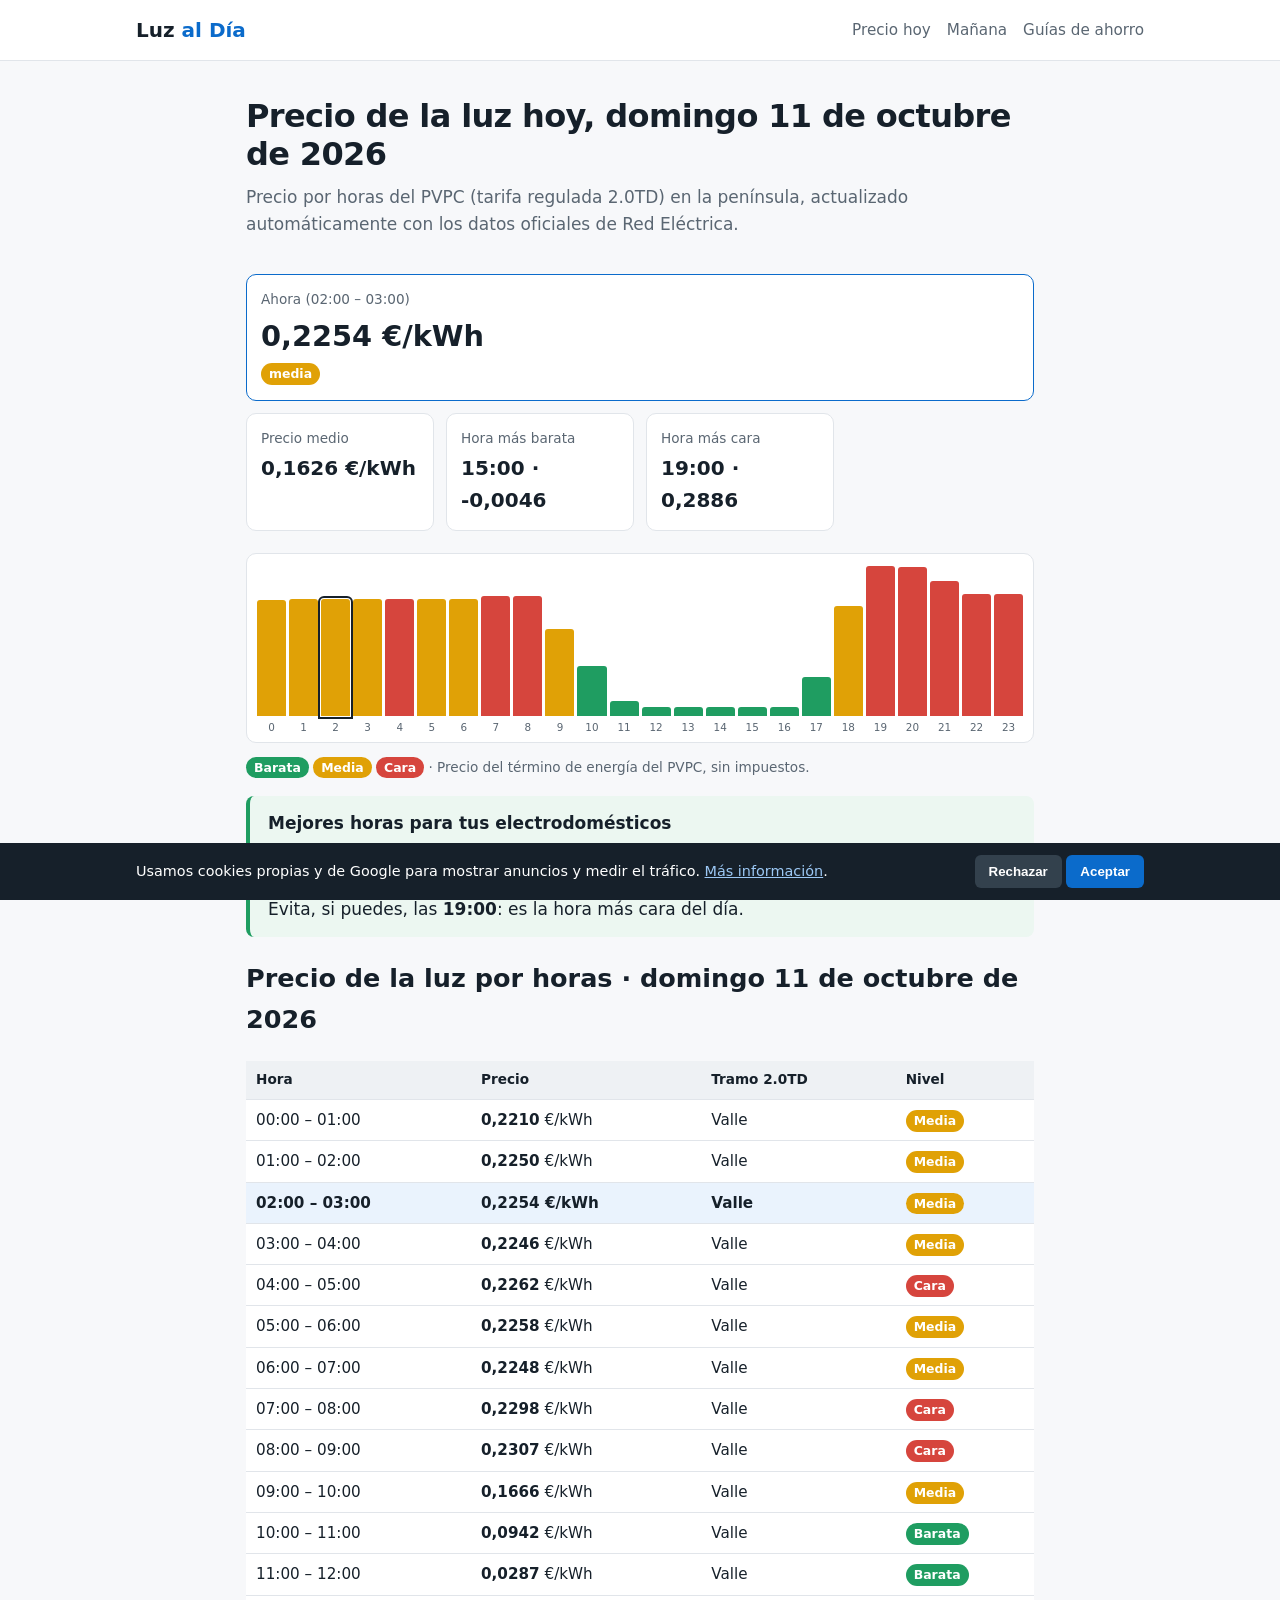
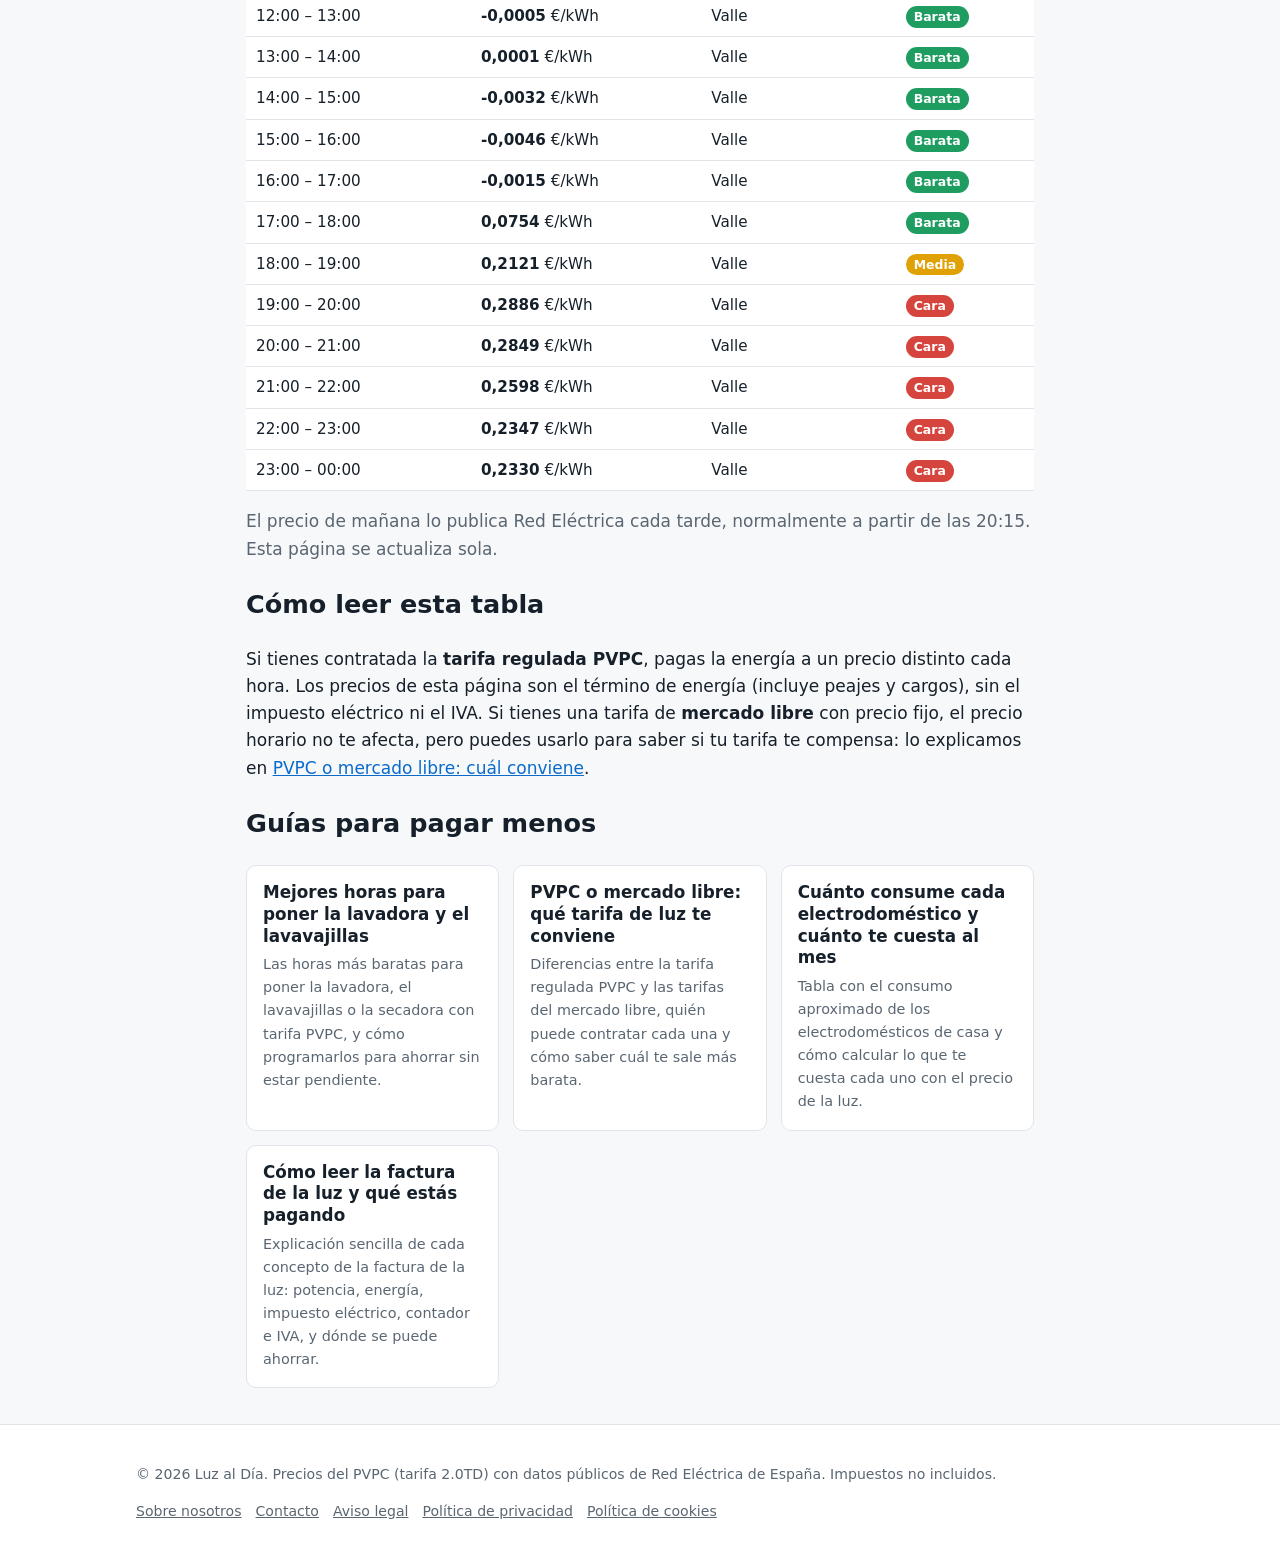
==== index.html @ 4799d3a0 "Publicar web" ====
<!doctype html>
<html lang="es"><head>
<meta charset="utf-8"><meta name="viewport" content="width=device-width,initial-scale=1">
<title>Precio de la luz hoy 11 de octubre por horas | Luz al Día</title><meta name="description" content="Precio de la luz hoy domingo 11 de octubre de 2026 por horas: hora más barata, más cara y mejores horas para poner la lavadora. PVPC actualizado.">
<link rel="canonical" href="https://javibda12.github.io/luzaldia/">
<link rel="stylesheet" href="estilo.css">
<link rel="icon" href="data:image/svg+xml,<svg xmlns=%22http://www.w3.org/2000/svg%22 viewBox=%220 0 100 100%22><text y=%22.9em%22 font-size=%2290%22>⚡</text></svg>">
<script type="application/ld+json">{"@context":"https://schema.org","@type":"FAQPage","mainEntity":[{"@type":"Question","name":"¿A qué hora es más barata la luz hoy?","acceptedAnswer":{"@type":"Answer","text":"Hoy la hora más barata es a las 15:00."}},{"@type":"Question","name":"¿Cuándo se publica el precio de la luz de mañana?","acceptedAnswer":{"@type":"Answer","text":"Red Eléctrica publica los precios del día siguiente cada tarde, normalmente a partir de las 20:15."}}]}</script><!-- AdSense: define ADSENSE_CLIENT cuando te aprueben -->
</head><body>
<header class="site"><div class="wrap wide"><a class="logo" href="index.html">Luz <span>al Día</span></a><nav><a href="index.html">Precio hoy</a><a href="precio-luz-manana.html">Mañana</a><a href="guias.html">Guías de ahorro</a></nav></div></header>
<main><section class="hero"><div class="wrap">
<h1>Precio de la luz hoy, domingo 11 de octubre de 2026</h1>
<p>Precio por horas del PVPC (tarifa regulada 2.0TD) en la península, actualizado automáticamente con los datos oficiales de Red Eléctrica.</p>
</div></section>
<div class="wrap">
<div class="stats"><div class="stat big"><span>Ahora (02:00 – 03:00)</span><strong>0,2254 €/kWh</strong><em class="tag media">media</em></div>
<div class="stat"><span>Precio medio</span><strong>0,1626 €/kWh</strong></div>
<div class="stat"><span>Hora más barata</span><strong>15:00 · -0,0046</strong></div>
<div class="stat"><span>Hora más cara</span><strong>19:00 · 0,2886</strong></div>
</div>
<div class="chart" aria-label="Precio por horas"><div class="bar media" style="height:77%" title="00:00 · 0,2210 €/kWh"><span>0</span></div><div class="bar media" style="height:78%" title="01:00 · 0,2250 €/kWh"><span>1</span></div><div class="bar media now" style="height:78%" title="02:00 · 0,2254 €/kWh"><span>2</span></div><div class="bar media" style="height:78%" title="03:00 · 0,2246 €/kWh"><span>3</span></div><div class="bar cara" style="height:78%" title="04:00 · 0,2262 €/kWh"><span>4</span></div><div class="bar media" style="height:78%" title="05:00 · 0,2258 €/kWh"><span>5</span></div><div class="bar media" style="height:78%" title="06:00 · 0,2248 €/kWh"><span>6</span></div><div class="bar cara" style="height:80%" title="07:00 · 0,2298 €/kWh"><span>7</span></div><div class="bar cara" style="height:80%" title="08:00 · 0,2307 €/kWh"><span>8</span></div><div class="bar media" style="height:58%" title="09:00 · 0,1666 €/kWh"><span>9</span></div><div class="bar barata" style="height:33%" title="10:00 · 0,0942 €/kWh"><span>10</span></div><div class="bar barata" style="height:10%" title="11:00 · 0,0287 €/kWh"><span>11</span></div><div class="bar barata" style="height:6%" title="12:00 · -0,0005 €/kWh"><span>12</span></div><div class="bar barata" style="height:6%" title="13:00 · 0,0001 €/kWh"><span>13</span></div><div class="bar barata" style="height:6%" title="14:00 · -0,0032 €/kWh"><span>14</span></div><div class="bar barata" style="height:6%" title="15:00 · -0,0046 €/kWh"><span>15</span></div><div class="bar barata" style="height:6%" title="16:00 · -0,0015 €/kWh"><span>16</span></div><div class="bar barata" style="height:26%" title="17:00 · 0,0754 €/kWh"><span>17</span></div><div class="bar media" style="height:73%" title="18:00 · 0,2121 €/kWh"><span>18</span></div><div class="bar cara" style="height:100%" title="19:00 · 0,2886 €/kWh"><span>19</span></div><div class="bar cara" style="height:99%" title="20:00 · 0,2849 €/kWh"><span>20</span></div><div class="bar cara" style="height:90%" title="21:00 · 0,2598 €/kWh"><span>21</span></div><div class="bar cara" style="height:81%" title="22:00 · 0,2347 €/kWh"><span>22</span></div><div class="bar cara" style="height:81%" title="23:00 · 0,2330 €/kWh"><span>23</span></div></div>
<p class="legend"><span class="tag barata">Barata</span> <span class="tag media">Media</span> <span class="tag cara">Cara</span> · Precio del término de energía del PVPC, sin impuestos.</p>
<div class="tip box"><strong>Mejores horas para tus electrodomésticos</strong>
Lavadora o lavavajillas (2 h): de <b>14:00 a 16:00</b> (media -0,0039 €/kWh).<br>
Secadora, horno o carga del coche (3 h): de <b>14:00 a 17:00</b> (media -0,0031 €/kWh).<br>
Evita, si puedes, las <b>19:00</b>: es la hora más cara del día.</div>
<div class="ad-slot"></div>
<h2>Precio de la luz por horas · domingo 11 de octubre de 2026</h2>
<table class="prices"><thead><tr><th>Hora</th><th>Precio</th><th>Tramo 2.0TD</th><th>Nivel</th></tr></thead><tbody><tr class="media"><td>00:00 – 01:00</td><td><strong>0,2210</strong> €/kWh</td><td>Valle</td><td><span class="tag media">Media</span></td></tr><tr class="media"><td>01:00 – 02:00</td><td><strong>0,2250</strong> €/kWh</td><td>Valle</td><td><span class="tag media">Media</span></td></tr><tr class="media now"><td>02:00 – 03:00</td><td><strong>0,2254</strong> €/kWh</td><td>Valle</td><td><span class="tag media">Media</span></td></tr><tr class="media"><td>03:00 – 04:00</td><td><strong>0,2246</strong> €/kWh</td><td>Valle</td><td><span class="tag media">Media</span></td></tr><tr class="cara"><td>04:00 – 05:00</td><td><strong>0,2262</strong> €/kWh</td><td>Valle</td><td><span class="tag cara">Cara</span></td></tr><tr class="media"><td>05:00 – 06:00</td><td><strong>0,2258</strong> €/kWh</td><td>Valle</td><td><span class="tag media">Media</span></td></tr><tr class="media"><td>06:00 – 07:00</td><td><strong>0,2248</strong> €/kWh</td><td>Valle</td><td><span class="tag media">Media</span></td></tr><tr class="cara"><td>07:00 – 08:00</td><td><strong>0,2298</strong> €/kWh</td><td>Valle</td><td><span class="tag cara">Cara</span></td></tr><tr class="cara"><td>08:00 – 09:00</td><td><strong>0,2307</strong> €/kWh</td><td>Valle</td><td><span class="tag cara">Cara</span></td></tr><tr class="media"><td>09:00 – 10:00</td><td><strong>0,1666</strong> €/kWh</td><td>Valle</td><td><span class="tag media">Media</span></td></tr><tr class="barata"><td>10:00 – 11:00</td><td><strong>0,0942</strong> €/kWh</td><td>Valle</td><td><span class="tag barata">Barata</span></td></tr><tr class="barata"><td>11:00 – 12:00</td><td><strong>0,0287</strong> €/kWh</td><td>Valle</td><td><span class="tag barata">Barata</span></td></tr><tr class="barata"><td>12:00 – 13:00</td><td><strong>-0,0005</strong> €/kWh</td><td>Valle</td><td><span class="tag barata">Barata</span></td></tr><tr class="barata"><td>13:00 – 14:00</td><td><strong>0,0001</strong> €/kWh</td><td>Valle</td><td><span class="tag barata">Barata</span></td></tr><tr class="barata"><td>14:00 – 15:00</td><td><strong>-0,0032</strong> €/kWh</td><td>Valle</td><td><span class="tag barata">Barata</span></td></tr><tr class="barata"><td>15:00 – 16:00</td><td><strong>-0,0046</strong> €/kWh</td><td>Valle</td><td><span class="tag barata">Barata</span></td></tr><tr class="barata"><td>16:00 – 17:00</td><td><strong>-0,0015</strong> €/kWh</td><td>Valle</td><td><span class="tag barata">Barata</span></td></tr><tr class="barata"><td>17:00 – 18:00</td><td><strong>0,0754</strong> €/kWh</td><td>Valle</td><td><span class="tag barata">Barata</span></td></tr><tr class="media"><td>18:00 – 19:00</td><td><strong>0,2121</strong> €/kWh</td><td>Valle</td><td><span class="tag media">Media</span></td></tr><tr class="cara"><td>19:00 – 20:00</td><td><strong>0,2886</strong> €/kWh</td><td>Valle</td><td><span class="tag cara">Cara</span></td></tr><tr class="cara"><td>20:00 – 21:00</td><td><strong>0,2849</strong> €/kWh</td><td>Valle</td><td><span class="tag cara">Cara</span></td></tr><tr class="cara"><td>21:00 – 22:00</td><td><strong>0,2598</strong> €/kWh</td><td>Valle</td><td><span class="tag cara">Cara</span></td></tr><tr class="cara"><td>22:00 – 23:00</td><td><strong>0,2347</strong> €/kWh</td><td>Valle</td><td><span class="tag cara">Cara</span></td></tr><tr class="cara"><td>23:00 – 00:00</td><td><strong>0,2330</strong> €/kWh</td><td>Valle</td><td><span class="tag cara">Cara</span></td></tr></tbody></table>
<p class="muted">El precio de mañana lo publica Red Eléctrica cada tarde, normalmente a partir de las 20:15. Esta página se actualiza sola.</p>
<h2>Cómo leer esta tabla</h2>
<p>Si tienes contratada la <strong>tarifa regulada PVPC</strong>, pagas la energía a un precio distinto cada hora. Los precios de esta página son el término de energía (incluye peajes y cargos), sin el impuesto eléctrico ni el IVA. Si tienes una tarifa de <strong>mercado libre</strong> con precio fijo, el precio horario no te afecta, pero puedes usarlo para saber si tu tarifa te compensa: lo explicamos en <a href="pvpc-o-mercado-libre.html">PVPC o mercado libre: cuál conviene</a>.</p>
<h2>Guías para pagar menos</h2><div class="grid"><a class="card" href="mejores-horas-poner-lavadora.html"><h3>Mejores horas para poner la lavadora y el lavavajillas</h3><p>Las horas más baratas para poner la lavadora, el lavavajillas o la secadora con tarifa PVPC, y cómo programarlos para ahorrar sin estar pendiente.</p></a><a class="card" href="pvpc-o-mercado-libre.html"><h3>PVPC o mercado libre: qué tarifa de luz te conviene</h3><p>Diferencias entre la tarifa regulada PVPC y las tarifas del mercado libre, quién puede contratar cada una y cómo saber cuál te sale más barata.</p></a><a class="card" href="cuanto-consume-cada-electrodomestico.html"><h3>Cuánto consume cada electrodoméstico y cuánto te cuesta al mes</h3><p>Tabla con el consumo aproximado de los electrodomésticos de casa y cómo calcular lo que te cuesta cada uno con el precio de la luz.</p></a><a class="card" href="como-leer-factura-luz.html"><h3>Cómo leer la factura de la luz y qué estás pagando</h3><p>Explicación sencilla de cada concepto de la factura de la luz: potencia, energía, impuesto eléctrico, contador e IVA, y dónde se puede ahorrar.</p></a></div>
</div></main>
<footer class="site"><div class="wrap wide">
<p>© 2026 Luz al Día. Precios del PVPC (tarifa 2.0TD) con datos públicos de Red Eléctrica de España. Impuestos no incluidos.</p>
<p><a href="sobre-nosotros.html">Sobre nosotros</a><a href="contacto.html">Contacto</a><a href="aviso-legal.html">Aviso legal</a><a href="politica-de-privacidad.html">Política de privacidad</a><a href="politica-de-cookies.html">Política de cookies</a></p>
</div></footer>
<div id="cookie-banner"><div class="wrap wide"><span>Usamos cookies propias y de Google para mostrar anuncios y medir el tráfico. <a href="politica-de-cookies.html">Más información</a>.</span>
<span><button class="btn-no" onclick="cookieChoice('rechazadas')">Rechazar</button> <button class="btn-ok" onclick="cookieChoice('aceptadas')">Aceptar</button></span></div></div>
<script>(function(){var K='cookie_consent';function g(){try{return localStorage.getItem(K)}catch(e){return null}}
function s(v){try{localStorage.setItem(K,v)}catch(e){}}var b=document.getElementById('cookie-banner');if(!g()&&b){b.style.display='block'}
window.cookieChoice=function(v){s(v);if(b)b.style.display='none'};})();</script></body></html>
---- estilo.css ----
:root{--bg:#f7f8fa;--ink:#16202a;--muted:#5a6672;--line:#e1e5ea;--accent:#0b6bcb;--card:#fff;--cheap:#1f9d61;--mid:#e0a106;--exp:#d6453d;--tip:#ecf7f1;--warn:#fff4e5}
*{box-sizing:border-box}
html{-webkit-text-size-adjust:100%}
body{margin:0;background:var(--bg);color:var(--ink);font:17px/1.6 system-ui,-apple-system,"Segoe UI",Roboto,sans-serif}
a{color:var(--accent)}
.wrap{max-width:820px;margin:0 auto;padding:0 16px}
.wide{max-width:1040px}
header.site{background:#fff;border-bottom:1px solid var(--line)}
header.site .wrap{display:flex;flex-wrap:wrap;gap:8px;align-items:center;justify-content:space-between;padding-top:14px;padding-bottom:14px}
.logo{font-weight:800;font-size:1.25rem;color:var(--ink);text-decoration:none}
.logo span{color:var(--accent)}
nav a{color:var(--muted);text-decoration:none;margin-left:16px;font-size:.95rem}
nav a:first-child{margin-left:0}
.hero{padding:36px 0 14px}
.hero h1{font-size:2rem;line-height:1.2;margin:0 0 10px;letter-spacing:-.02em}
.hero p{color:var(--muted);margin:0}
.stats{display:grid;grid-template-columns:repeat(auto-fit,minmax(170px,1fr));gap:12px;margin:22px 0}
.stat{background:#fff;border:1px solid var(--line);border-radius:10px;padding:14px}
.stat span{display:block;color:var(--muted);font-size:.85rem}
.stat strong{font-size:1.25rem;display:block;margin-top:2px}
.stat.big{grid-column:1/-1;border-color:var(--accent)}
.stat.big strong{font-size:1.8rem}
.stat em{font-style:normal}
.chart{display:flex;align-items:flex-end;gap:3px;height:190px;background:#fff;border:1px solid var(--line);border-radius:10px;padding:12px 10px 26px;margin:8px 0}
.bar{flex:1;border-radius:3px 3px 0 0;position:relative;min-width:0}
.bar span{position:absolute;bottom:-20px;left:50%;transform:translateX(-50%);font-size:.65rem;color:var(--muted)}
.bar.now{outline:2px solid var(--ink);outline-offset:1px}
.barata{--c:var(--cheap)}.media{--c:var(--mid)}.cara{--c:var(--exp)}
.bar{background:var(--c)}
.tag{display:inline-block;padding:1px 8px;border-radius:99px;font-size:.78rem;font-weight:700;color:#fff;background:var(--c)}
.legend{font-size:.85rem;color:var(--muted)}
table{width:100%;border-collapse:collapse;margin:14px 0;font-size:.95rem;background:#fff}
th,td{border-bottom:1px solid var(--line);padding:8px 10px;text-align:left}
th{background:#eef1f4;font-size:.85rem}
tr.now td{background:#eaf3fd;font-weight:700}
.prices td:first-child{white-space:nowrap}
.box{border-radius:8px;padding:14px 18px;margin:18px 0}
.box strong:first-child{display:block;margin-bottom:4px}
.tip{background:var(--tip);border-left:4px solid var(--cheap)}
.warn{background:var(--warn);border-left:4px solid var(--mid)}
.cta{background:#eaf3fd;border-left:4px solid var(--accent);font-weight:600}
.btn{display:inline-block;background:var(--accent);color:#fff;text-decoration:none;padding:10px 16px;border-radius:8px;font-weight:700}
.muted{color:var(--muted)}
.grid{display:grid;grid-template-columns:repeat(auto-fill,minmax(240px,1fr));gap:14px;margin:14px 0 36px}
.card{display:block;background:#fff;border:1px solid var(--line);border-radius:10px;padding:16px;text-decoration:none;color:var(--ink)}
.card:hover{border-color:var(--accent)}
.card h3{font-size:1.05rem;margin:0 0 6px;line-height:1.3}
.card p{color:var(--muted);margin:0;font-size:.9rem}
article{padding:28px 0 44px}
article h1{font-size:1.9rem;line-height:1.2;margin:0 0 8px}
article h2{font-size:1.35rem;margin:30px 0 8px}
.meta{color:var(--muted);font-size:.9rem}
.related{border-top:1px solid var(--line);margin-top:36px;padding-top:12px}
footer.site{background:#fff;border-top:1px solid var(--line);color:var(--muted);font-size:.88rem;padding:24px 0}
footer.site a{color:var(--muted);margin-right:14px}
#cookie-banner{position:fixed;left:0;right:0;bottom:0;background:var(--ink);color:#fff;padding:12px 16px;font-size:.9rem;display:none;z-index:50}
#cookie-banner .wrap{display:flex;flex-wrap:wrap;gap:10px;align-items:center;justify-content:space-between}
#cookie-banner a{color:#9cc8f5}
#cookie-banner button{border:0;border-radius:6px;padding:9px 14px;font-weight:700;cursor:pointer}
.btn-ok{background:var(--accent);color:#fff}.btn-no{background:#33414d;color:#fff}
@media(max-width:600px){.hero h1{font-size:1.5rem}.chart{gap:1px;height:150px}.bar span{display:none}.bar:nth-child(6n+1) span{display:block}th,td{padding:7px 6px}}
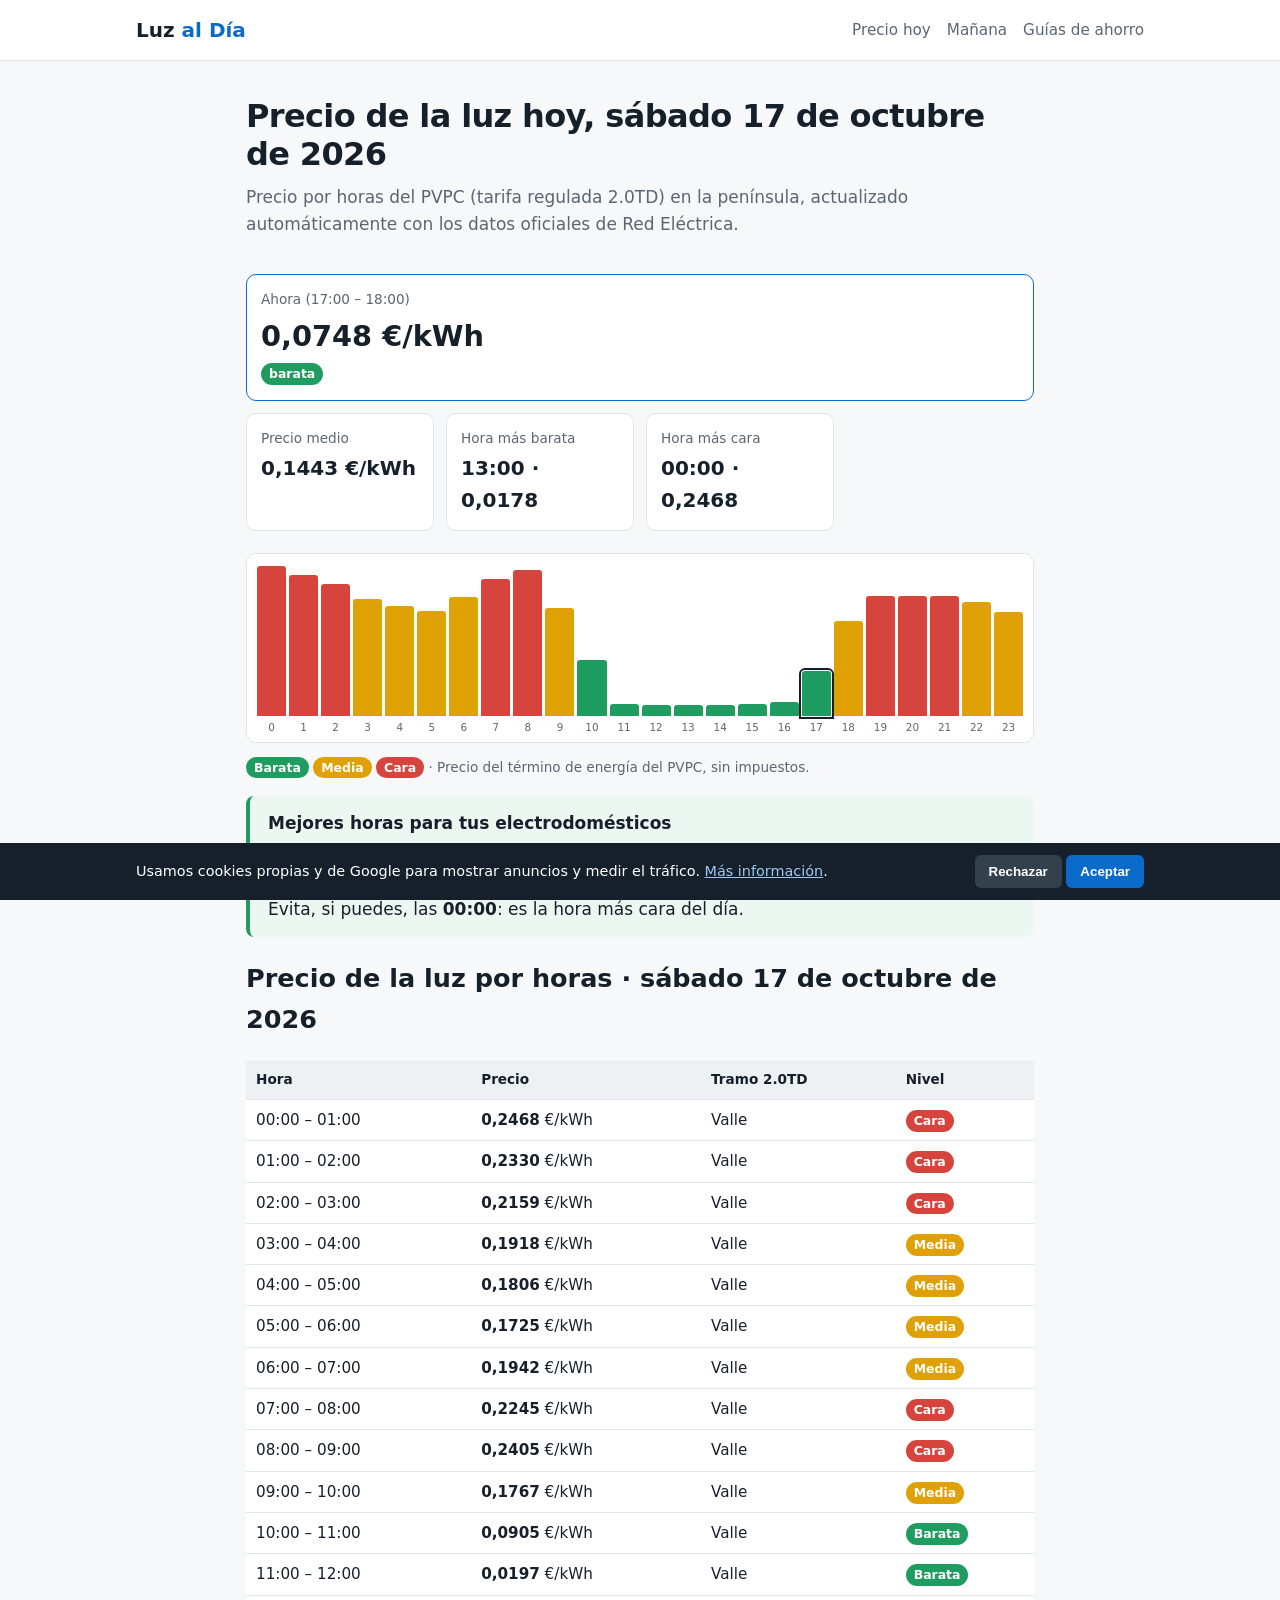
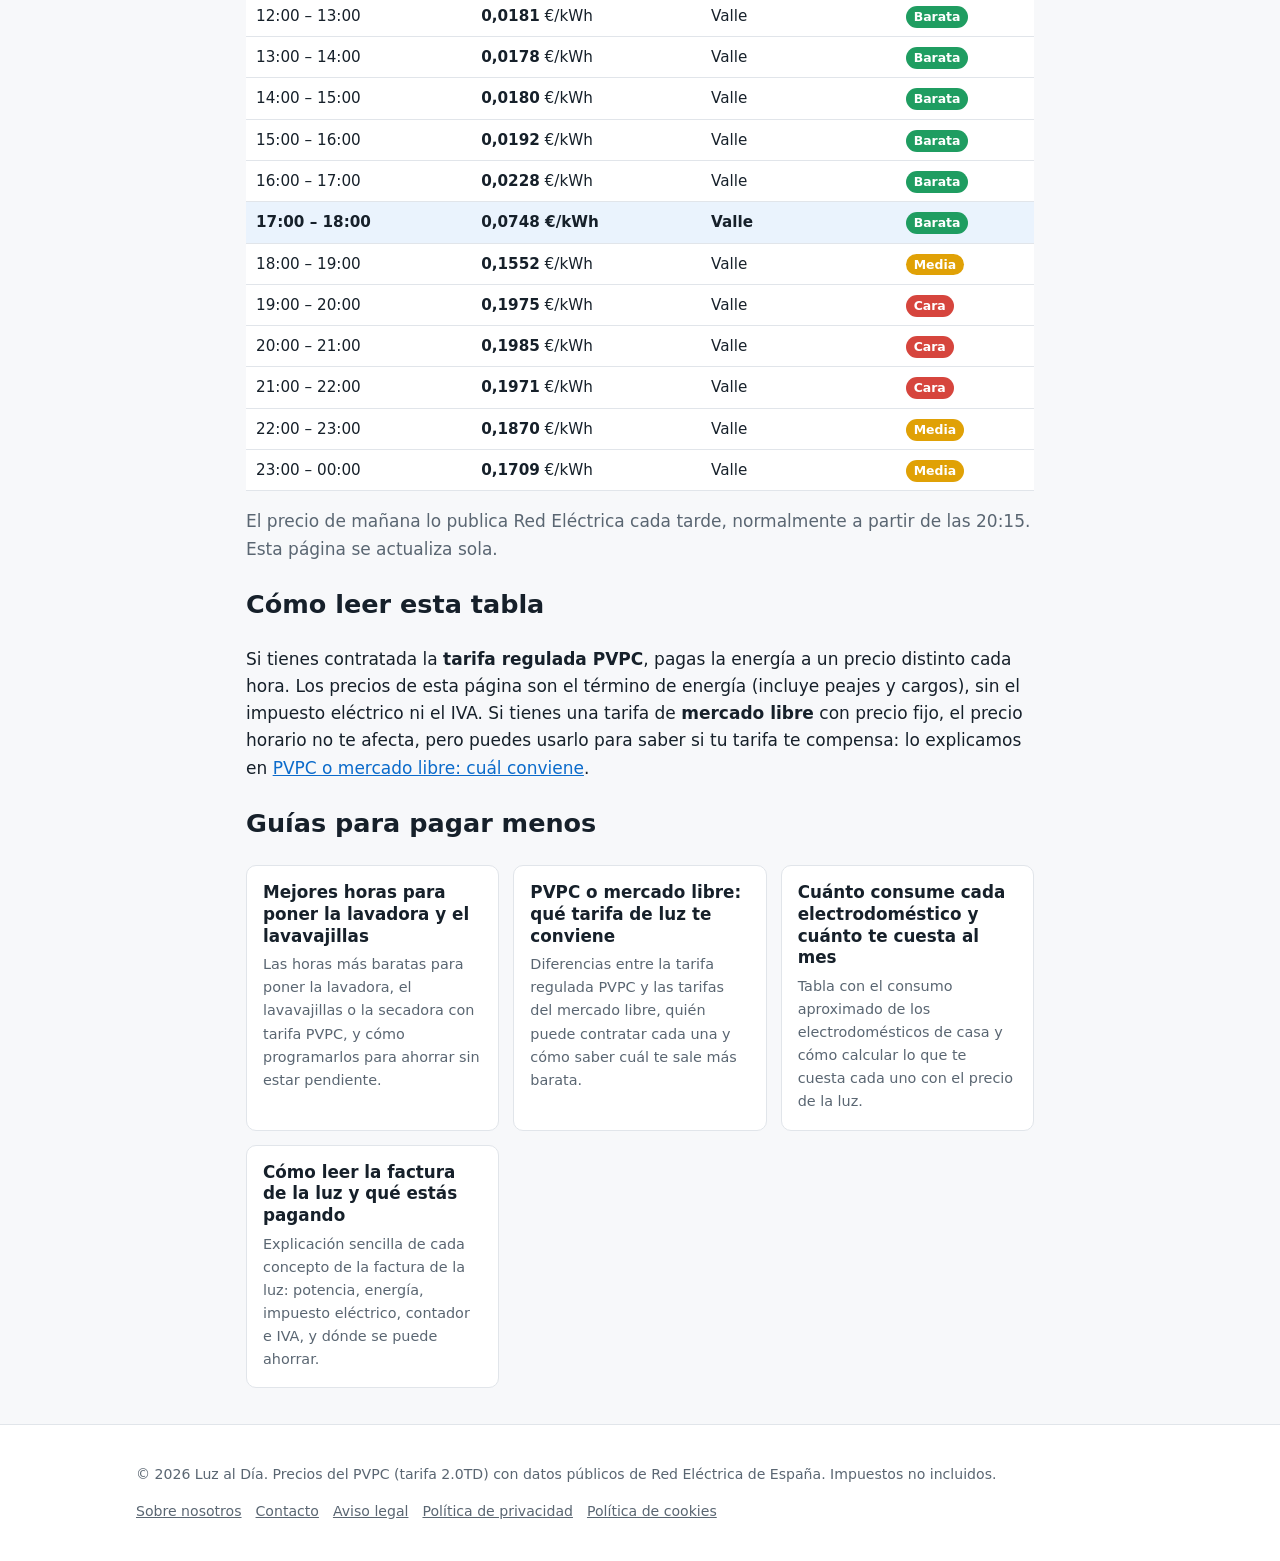
==== commit 3fde543c: "Publicar web" ====
--- a/index.html
+++ b/index.html
@@ -1,32 +1,32 @@
 <!doctype html>
 <html lang="es"><head>
 <meta charset="utf-8"><meta name="viewport" content="width=device-width,initial-scale=1">
-<title>Precio de la luz hoy 11 de octubre por horas | Luz al Día</title><meta name="description" content="Precio de la luz hoy domingo 11 de octubre de 2026 por horas: hora más barata, más cara y mejores horas para poner la lavadora. PVPC actualizado.">
+<title>Precio de la luz hoy 17 de octubre por horas | Luz al Día</title><meta name="description" content="Precio de la luz hoy sábado 17 de octubre de 2026 por horas: hora más barata, más cara y mejores horas para poner la lavadora. PVPC actualizado.">
 <link rel="canonical" href="https://javibda12.github.io/luzaldia/">
 <link rel="stylesheet" href="estilo.css">
 <link rel="icon" href="data:image/svg+xml,<svg xmlns=%22http://www.w3.org/2000/svg%22 viewBox=%220 0 100 100%22><text y=%22.9em%22 font-size=%2290%22>⚡</text></svg>">
-<script type="application/ld+json">{"@context":"https://schema.org","@type":"FAQPage","mainEntity":[{"@type":"Question","name":"¿A qué hora es más barata la luz hoy?","acceptedAnswer":{"@type":"Answer","text":"Hoy la hora más barata es a las 15:00."}},{"@type":"Question","name":"¿Cuándo se publica el precio de la luz de mañana?","acceptedAnswer":{"@type":"Answer","text":"Red Eléctrica publica los precios del día siguiente cada tarde, normalmente a partir de las 20:15."}}]}</script><!-- AdSense: define ADSENSE_CLIENT cuando te aprueben -->
+<script type="application/ld+json">{"@context":"https://schema.org","@type":"FAQPage","mainEntity":[{"@type":"Question","name":"¿A qué hora es más barata la luz hoy?","acceptedAnswer":{"@type":"Answer","text":"Hoy la hora más barata es a las 13:00."}},{"@type":"Question","name":"¿Cuándo se publica el precio de la luz de mañana?","acceptedAnswer":{"@type":"Answer","text":"Red Eléctrica publica los precios del día siguiente cada tarde, normalmente a partir de las 20:15."}}]}</script><!-- AdSense: define ADSENSE_CLIENT cuando te aprueben -->
 </head><body>
 <header class="site"><div class="wrap wide"><a class="logo" href="index.html">Luz <span>al Día</span></a><nav><a href="index.html">Precio hoy</a><a href="precio-luz-manana.html">Mañana</a><a href="guias.html">Guías de ahorro</a></nav></div></header>
 <main><section class="hero"><div class="wrap">
-<h1>Precio de la luz hoy, domingo 11 de octubre de 2026</h1>
+<h1>Precio de la luz hoy, sábado 17 de octubre de 2026</h1>
 <p>Precio por horas del PVPC (tarifa regulada 2.0TD) en la península, actualizado automáticamente con los datos oficiales de Red Eléctrica.</p>
 </div></section>
 <div class="wrap">
-<div class="stats"><div class="stat big"><span>Ahora (02:00 – 03:00)</span><strong>0,2254 €/kWh</strong><em class="tag media">media</em></div>
-<div class="stat"><span>Precio medio</span><strong>0,1626 €/kWh</strong></div>
-<div class="stat"><span>Hora más barata</span><strong>15:00 · -0,0046</strong></div>
-<div class="stat"><span>Hora más cara</span><strong>19:00 · 0,2886</strong></div>
+<div class="stats"><div class="stat big"><span>Ahora (17:00 – 18:00)</span><strong>0,0748 €/kWh</strong><em class="tag barata">barata</em></div>
+<div class="stat"><span>Precio medio</span><strong>0,1443 €/kWh</strong></div>
+<div class="stat"><span>Hora más barata</span><strong>13:00 · 0,0178</strong></div>
+<div class="stat"><span>Hora más cara</span><strong>00:00 · 0,2468</strong></div>
 </div>
-<div class="chart" aria-label="Precio por horas"><div class="bar media" style="height:77%" title="00:00 · 0,2210 €/kWh"><span>0</span></div><div class="bar media" style="height:78%" title="01:00 · 0,2250 €/kWh"><span>1</span></div><div class="bar media now" style="height:78%" title="02:00 · 0,2254 €/kWh"><span>2</span></div><div class="bar media" style="height:78%" title="03:00 · 0,2246 €/kWh"><span>3</span></div><div class="bar cara" style="height:78%" title="04:00 · 0,2262 €/kWh"><span>4</span></div><div class="bar media" style="height:78%" title="05:00 · 0,2258 €/kWh"><span>5</span></div><div class="bar media" style="height:78%" title="06:00 · 0,2248 €/kWh"><span>6</span></div><div class="bar cara" style="height:80%" title="07:00 · 0,2298 €/kWh"><span>7</span></div><div class="bar cara" style="height:80%" title="08:00 · 0,2307 €/kWh"><span>8</span></div><div class="bar media" style="height:58%" title="09:00 · 0,1666 €/kWh"><span>9</span></div><div class="bar barata" style="height:33%" title="10:00 · 0,0942 €/kWh"><span>10</span></div><div class="bar barata" style="height:10%" title="11:00 · 0,0287 €/kWh"><span>11</span></div><div class="bar barata" style="height:6%" title="12:00 · -0,0005 €/kWh"><span>12</span></div><div class="bar barata" style="height:6%" title="13:00 · 0,0001 €/kWh"><span>13</span></div><div class="bar barata" style="height:6%" title="14:00 · -0,0032 €/kWh"><span>14</span></div><div class="bar barata" style="height:6%" title="15:00 · -0,0046 €/kWh"><span>15</span></div><div class="bar barata" style="height:6%" title="16:00 · -0,0015 €/kWh"><span>16</span></div><div class="bar barata" style="height:26%" title="17:00 · 0,0754 €/kWh"><span>17</span></div><div class="bar media" style="height:73%" title="18:00 · 0,2121 €/kWh"><span>18</span></div><div class="bar cara" style="height:100%" title="19:00 · 0,2886 €/kWh"><span>19</span></div><div class="bar cara" style="height:99%" title="20:00 · 0,2849 €/kWh"><span>20</span></div><div class="bar cara" style="height:90%" title="21:00 · 0,2598 €/kWh"><span>21</span></div><div class="bar cara" style="height:81%" title="22:00 · 0,2347 €/kWh"><span>22</span></div><div class="bar cara" style="height:81%" title="23:00 · 0,2330 €/kWh"><span>23</span></div></div>
+<div class="chart" aria-label="Precio por horas"><div class="bar cara" style="height:100%" title="00:00 · 0,2468 €/kWh"><span>0</span></div><div class="bar cara" style="height:94%" title="01:00 · 0,2330 €/kWh"><span>1</span></div><div class="bar cara" style="height:88%" title="02:00 · 0,2159 €/kWh"><span>2</span></div><div class="bar media" style="height:78%" title="03:00 · 0,1918 €/kWh"><span>3</span></div><div class="bar media" style="height:73%" title="04:00 · 0,1806 €/kWh"><span>4</span></div><div class="bar media" style="height:70%" title="05:00 · 0,1725 €/kWh"><span>5</span></div><div class="bar media" style="height:79%" title="06:00 · 0,1942 €/kWh"><span>6</span></div><div class="bar cara" style="height:91%" title="07:00 · 0,2245 €/kWh"><span>7</span></div><div class="bar cara" style="height:97%" title="08:00 · 0,2405 €/kWh"><span>8</span></div><div class="bar media" style="height:72%" title="09:00 · 0,1767 €/kWh"><span>9</span></div><div class="bar barata" style="height:37%" title="10:00 · 0,0905 €/kWh"><span>10</span></div><div class="bar barata" style="height:8%" title="11:00 · 0,0197 €/kWh"><span>11</span></div><div class="bar barata" style="height:7%" title="12:00 · 0,0181 €/kWh"><span>12</span></div><div class="bar barata" style="height:7%" title="13:00 · 0,0178 €/kWh"><span>13</span></div><div class="bar barata" style="height:7%" title="14:00 · 0,0180 €/kWh"><span>14</span></div><div class="bar barata" style="height:8%" title="15:00 · 0,0192 €/kWh"><span>15</span></div><div class="bar barata" style="height:9%" title="16:00 · 0,0228 €/kWh"><span>16</span></div><div class="bar barata now" style="height:30%" title="17:00 · 0,0748 €/kWh"><span>17</span></div><div class="bar media" style="height:63%" title="18:00 · 0,1552 €/kWh"><span>18</span></div><div class="bar cara" style="height:80%" title="19:00 · 0,1975 €/kWh"><span>19</span></div><div class="bar cara" style="height:80%" title="20:00 · 0,1985 €/kWh"><span>20</span></div><div class="bar cara" style="height:80%" title="21:00 · 0,1971 €/kWh"><span>21</span></div><div class="bar media" style="height:76%" title="22:00 · 0,1870 €/kWh"><span>22</span></div><div class="bar media" style="height:69%" title="23:00 · 0,1709 €/kWh"><span>23</span></div></div>
 <p class="legend"><span class="tag barata">Barata</span> <span class="tag media">Media</span> <span class="tag cara">Cara</span> · Precio del término de energía del PVPC, sin impuestos.</p>
 <div class="tip box"><strong>Mejores horas para tus electrodomésticos</strong>
-Lavadora o lavavajillas (2 h): de <b>14:00 a 16:00</b> (media -0,0039 €/kWh).<br>
-Secadora, horno o carga del coche (3 h): de <b>14:00 a 17:00</b> (media -0,0031 €/kWh).<br>
-Evita, si puedes, las <b>19:00</b>: es la hora más cara del día.</div>
+Lavadora o lavavajillas (2 h): de <b>13:00 a 15:00</b> (media 0,0179 €/kWh).<br>
+Secadora, horno o carga del coche (3 h): de <b>12:00 a 15:00</b> (media 0,0180 €/kWh).<br>
+Evita, si puedes, las <b>00:00</b>: es la hora más cara del día.</div>
 <div class="ad-slot"></div>
-<h2>Precio de la luz por horas · domingo 11 de octubre de 2026</h2>
-<table class="prices"><thead><tr><th>Hora</th><th>Precio</th><th>Tramo 2.0TD</th><th>Nivel</th></tr></thead><tbody><tr class="media"><td>00:00 – 01:00</td><td><strong>0,2210</strong> €/kWh</td><td>Valle</td><td><span class="tag media">Media</span></td></tr><tr class="media"><td>01:00 – 02:00</td><td><strong>0,2250</strong> €/kWh</td><td>Valle</td><td><span class="tag media">Media</span></td></tr><tr class="media now"><td>02:00 – 03:00</td><td><strong>0,2254</strong> €/kWh</td><td>Valle</td><td><span class="tag media">Media</span></td></tr><tr class="media"><td>03:00 – 04:00</td><td><strong>0,2246</strong> €/kWh</td><td>Valle</td><td><span class="tag media">Media</span></td></tr><tr class="cara"><td>04:00 – 05:00</td><td><strong>0,2262</strong> €/kWh</td><td>Valle</td><td><span class="tag cara">Cara</span></td></tr><tr class="media"><td>05:00 – 06:00</td><td><strong>0,2258</strong> €/kWh</td><td>Valle</td><td><span class="tag media">Media</span></td></tr><tr class="media"><td>06:00 – 07:00</td><td><strong>0,2248</strong> €/kWh</td><td>Valle</td><td><span class="tag media">Media</span></td></tr><tr class="cara"><td>07:00 – 08:00</td><td><strong>0,2298</strong> €/kWh</td><td>Valle</td><td><span class="tag cara">Cara</span></td></tr><tr class="cara"><td>08:00 – 09:00</td><td><strong>0,2307</strong> €/kWh</td><td>Valle</td><td><span class="tag cara">Cara</span></td></tr><tr class="media"><td>09:00 – 10:00</td><td><strong>0,1666</strong> €/kWh</td><td>Valle</td><td><span class="tag media">Media</span></td></tr><tr class="barata"><td>10:00 – 11:00</td><td><strong>0,0942</strong> €/kWh</td><td>Valle</td><td><span class="tag barata">Barata</span></td></tr><tr class="barata"><td>11:00 – 12:00</td><td><strong>0,0287</strong> €/kWh</td><td>Valle</td><td><span class="tag barata">Barata</span></td></tr><tr class="barata"><td>12:00 – 13:00</td><td><strong>-0,0005</strong> €/kWh</td><td>Valle</td><td><span class="tag barata">Barata</span></td></tr><tr class="barata"><td>13:00 – 14:00</td><td><strong>0,0001</strong> €/kWh</td><td>Valle</td><td><span class="tag barata">Barata</span></td></tr><tr class="barata"><td>14:00 – 15:00</td><td><strong>-0,0032</strong> €/kWh</td><td>Valle</td><td><span class="tag barata">Barata</span></td></tr><tr class="barata"><td>15:00 – 16:00</td><td><strong>-0,0046</strong> €/kWh</td><td>Valle</td><td><span class="tag barata">Barata</span></td></tr><tr class="barata"><td>16:00 – 17:00</td><td><strong>-0,0015</strong> €/kWh</td><td>Valle</td><td><span class="tag barata">Barata</span></td></tr><tr class="barata"><td>17:00 – 18:00</td><td><strong>0,0754</strong> €/kWh</td><td>Valle</td><td><span class="tag barata">Barata</span></td></tr><tr class="media"><td>18:00 – 19:00</td><td><strong>0,2121</strong> €/kWh</td><td>Valle</td><td><span class="tag media">Media</span></td></tr><tr class="cara"><td>19:00 – 20:00</td><td><strong>0,2886</strong> €/kWh</td><td>Valle</td><td><span class="tag cara">Cara</span></td></tr><tr class="cara"><td>20:00 – 21:00</td><td><strong>0,2849</strong> €/kWh</td><td>Valle</td><td><span class="tag cara">Cara</span></td></tr><tr class="cara"><td>21:00 – 22:00</td><td><strong>0,2598</strong> €/kWh</td><td>Valle</td><td><span class="tag cara">Cara</span></td></tr><tr class="cara"><td>22:00 – 23:00</td><td><strong>0,2347</strong> €/kWh</td><td>Valle</td><td><span class="tag cara">Cara</span></td></tr><tr class="cara"><td>23:00 – 00:00</td><td><strong>0,2330</strong> €/kWh</td><td>Valle</td><td><span class="tag cara">Cara</span></td></tr></tbody></table>
+<h2>Precio de la luz por horas · sábado 17 de octubre de 2026</h2>
+<table class="prices"><thead><tr><th>Hora</th><th>Precio</th><th>Tramo 2.0TD</th><th>Nivel</th></tr></thead><tbody><tr class="cara"><td>00:00 – 01:00</td><td><strong>0,2468</strong> €/kWh</td><td>Valle</td><td><span class="tag cara">Cara</span></td></tr><tr class="cara"><td>01:00 – 02:00</td><td><strong>0,2330</strong> €/kWh</td><td>Valle</td><td><span class="tag cara">Cara</span></td></tr><tr class="cara"><td>02:00 – 03:00</td><td><strong>0,2159</strong> €/kWh</td><td>Valle</td><td><span class="tag cara">Cara</span></td></tr><tr class="media"><td>03:00 – 04:00</td><td><strong>0,1918</strong> €/kWh</td><td>Valle</td><td><span class="tag media">Media</span></td></tr><tr class="media"><td>04:00 – 05:00</td><td><strong>0,1806</strong> €/kWh</td><td>Valle</td><td><span class="tag media">Media</span></td></tr><tr class="media"><td>05:00 – 06:00</td><td><strong>0,1725</strong> €/kWh</td><td>Valle</td><td><span class="tag media">Media</span></td></tr><tr class="media"><td>06:00 – 07:00</td><td><strong>0,1942</strong> €/kWh</td><td>Valle</td><td><span class="tag media">Media</span></td></tr><tr class="cara"><td>07:00 – 08:00</td><td><strong>0,2245</strong> €/kWh</td><td>Valle</td><td><span class="tag cara">Cara</span></td></tr><tr class="cara"><td>08:00 – 09:00</td><td><strong>0,2405</strong> €/kWh</td><td>Valle</td><td><span class="tag cara">Cara</span></td></tr><tr class="media"><td>09:00 – 10:00</td><td><strong>0,1767</strong> €/kWh</td><td>Valle</td><td><span class="tag media">Media</span></td></tr><tr class="barata"><td>10:00 – 11:00</td><td><strong>0,0905</strong> €/kWh</td><td>Valle</td><td><span class="tag barata">Barata</span></td></tr><tr class="barata"><td>11:00 – 12:00</td><td><strong>0,0197</strong> €/kWh</td><td>Valle</td><td><span class="tag barata">Barata</span></td></tr><tr class="barata"><td>12:00 – 13:00</td><td><strong>0,0181</strong> €/kWh</td><td>Valle</td><td><span class="tag barata">Barata</span></td></tr><tr class="barata"><td>13:00 – 14:00</td><td><strong>0,0178</strong> €/kWh</td><td>Valle</td><td><span class="tag barata">Barata</span></td></tr><tr class="barata"><td>14:00 – 15:00</td><td><strong>0,0180</strong> €/kWh</td><td>Valle</td><td><span class="tag barata">Barata</span></td></tr><tr class="barata"><td>15:00 – 16:00</td><td><strong>0,0192</strong> €/kWh</td><td>Valle</td><td><span class="tag barata">Barata</span></td></tr><tr class="barata"><td>16:00 – 17:00</td><td><strong>0,0228</strong> €/kWh</td><td>Valle</td><td><span class="tag barata">Barata</span></td></tr><tr class="barata now"><td>17:00 – 18:00</td><td><strong>0,0748</strong> €/kWh</td><td>Valle</td><td><span class="tag barata">Barata</span></td></tr><tr class="media"><td>18:00 – 19:00</td><td><strong>0,1552</strong> €/kWh</td><td>Valle</td><td><span class="tag media">Media</span></td></tr><tr class="cara"><td>19:00 – 20:00</td><td><strong>0,1975</strong> €/kWh</td><td>Valle</td><td><span class="tag cara">Cara</span></td></tr><tr class="cara"><td>20:00 – 21:00</td><td><strong>0,1985</strong> €/kWh</td><td>Valle</td><td><span class="tag cara">Cara</span></td></tr><tr class="cara"><td>21:00 – 22:00</td><td><strong>0,1971</strong> €/kWh</td><td>Valle</td><td><span class="tag cara">Cara</span></td></tr><tr class="media"><td>22:00 – 23:00</td><td><strong>0,1870</strong> €/kWh</td><td>Valle</td><td><span class="tag media">Media</span></td></tr><tr class="media"><td>23:00 – 00:00</td><td><strong>0,1709</strong> €/kWh</td><td>Valle</td><td><span class="tag media">Media</span></td></tr></tbody></table>
 <p class="muted">El precio de mañana lo publica Red Eléctrica cada tarde, normalmente a partir de las 20:15. Esta página se actualiza sola.</p>
 <h2>Cómo leer esta tabla</h2>
 <p>Si tienes contratada la <strong>tarifa regulada PVPC</strong>, pagas la energía a un precio distinto cada hora. Los precios de esta página son el término de energía (incluye peajes y cargos), sin el impuesto eléctrico ni el IVA. Si tienes una tarifa de <strong>mercado libre</strong> con precio fijo, el precio horario no te afecta, pero puedes usarlo para saber si tu tarifa te compensa: lo explicamos en <a href="pvpc-o-mercado-libre.html">PVPC o mercado libre: cuál conviene</a>.</p>
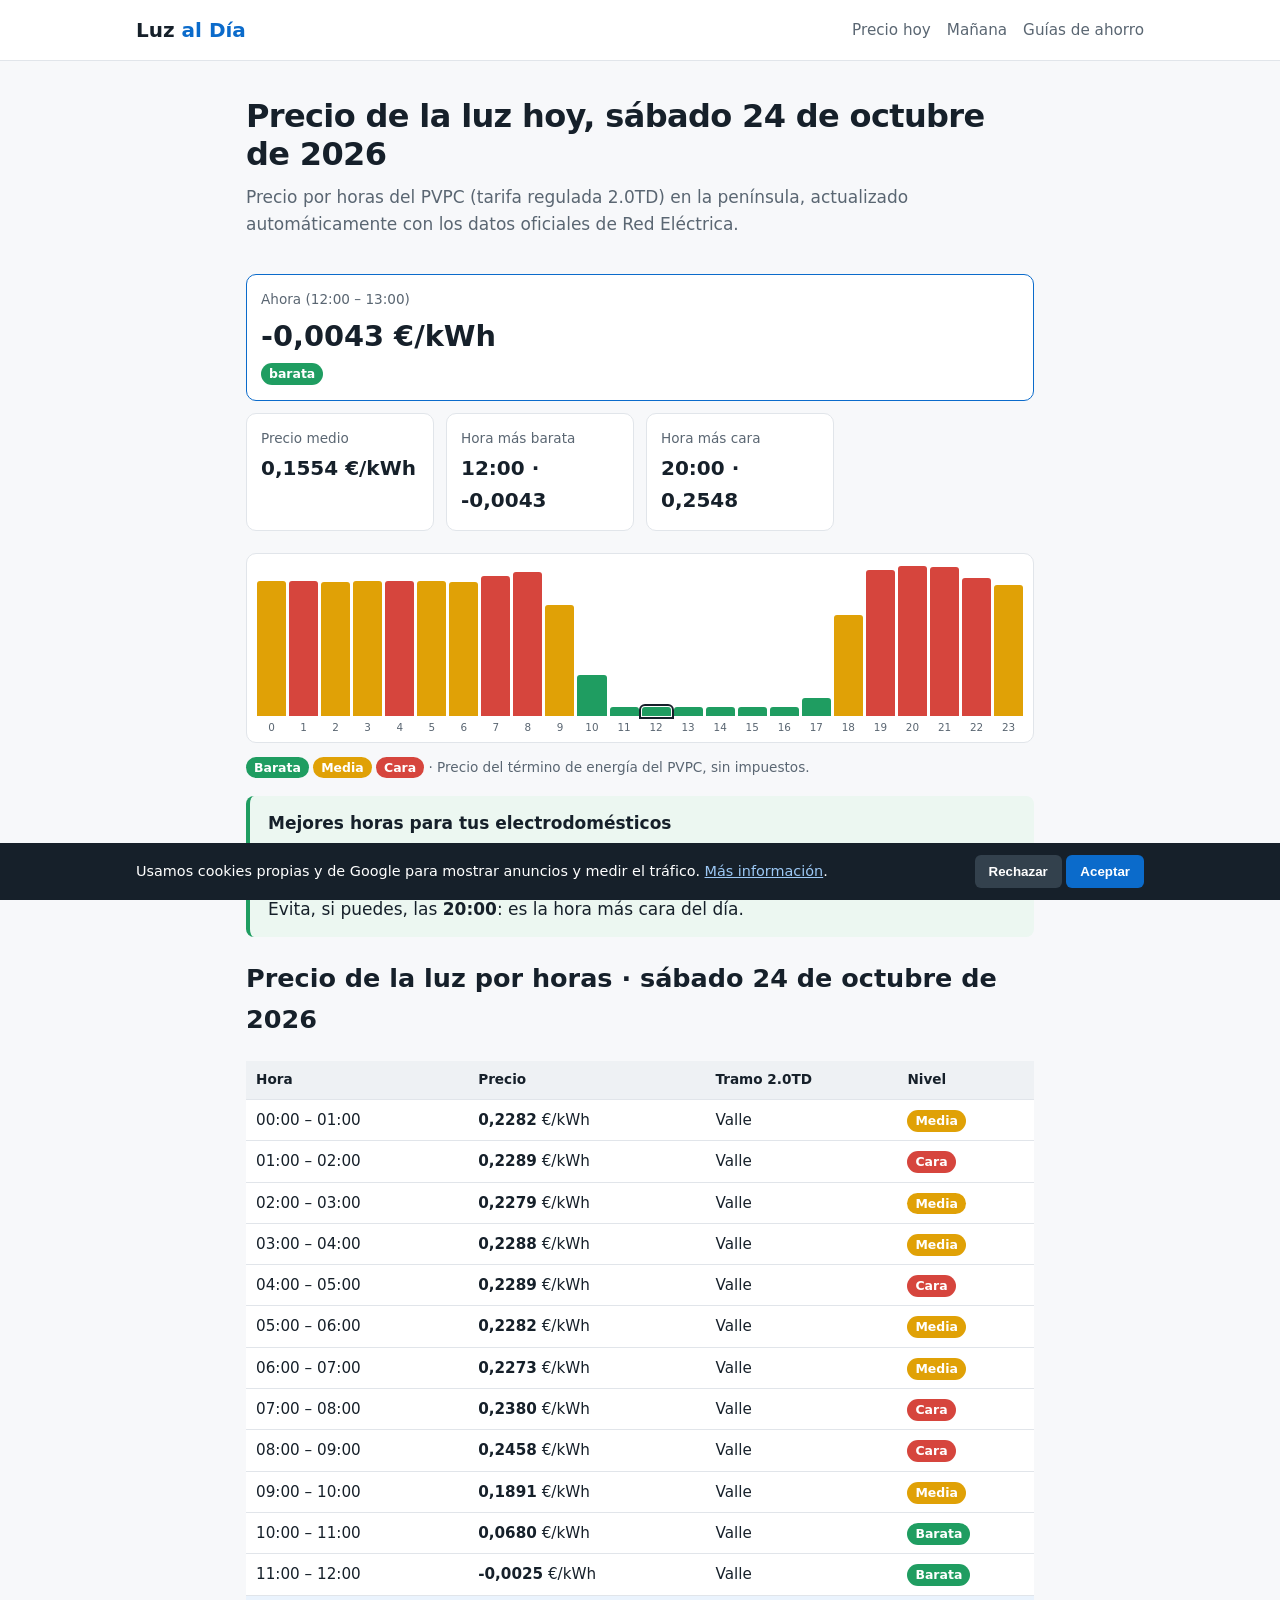
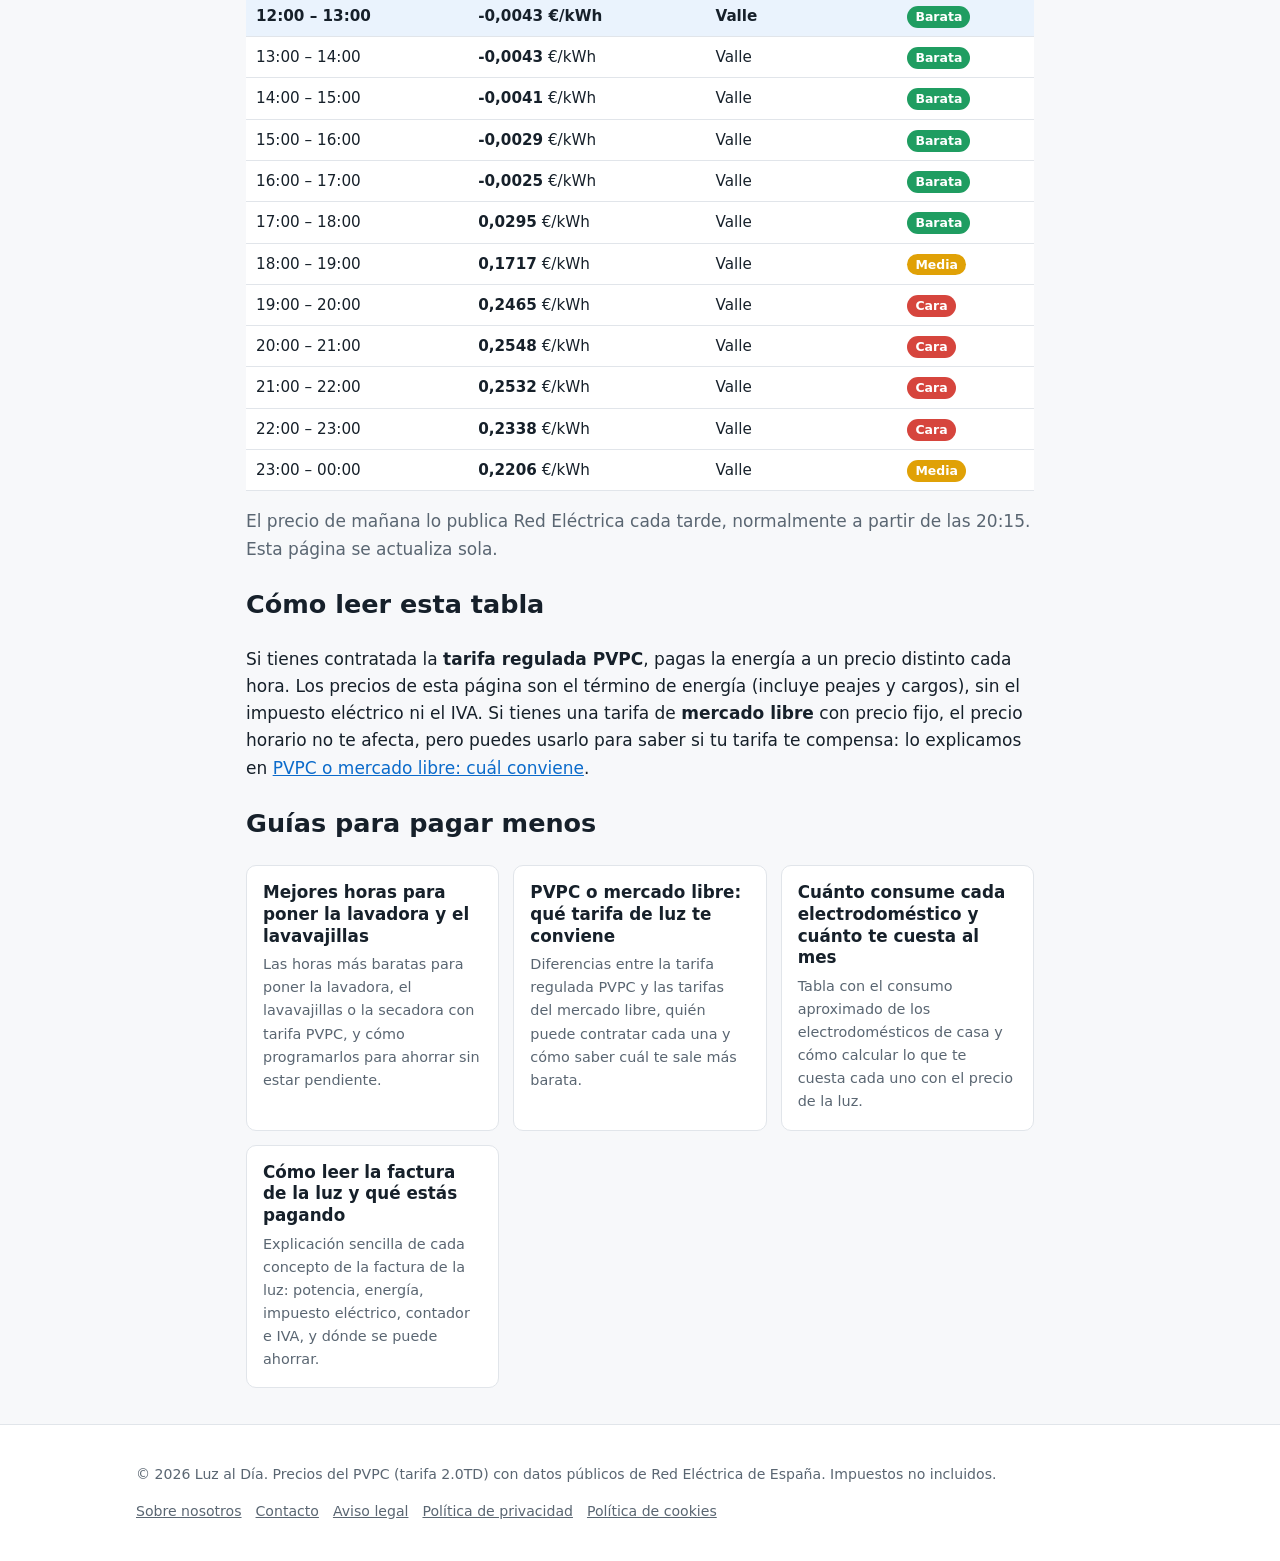
==== commit 2fc3be4d: "Publicar web" ====
--- a/index.html
+++ b/index.html
@@ -1,32 +1,32 @@
 <!doctype html>
 <html lang="es"><head>
 <meta charset="utf-8"><meta name="viewport" content="width=device-width,initial-scale=1">
-<title>Precio de la luz hoy 17 de octubre por horas | Luz al Día</title><meta name="description" content="Precio de la luz hoy sábado 17 de octubre de 2026 por horas: hora más barata, más cara y mejores horas para poner la lavadora. PVPC actualizado.">
+<title>Precio de la luz hoy 24 de octubre por horas | Luz al Día</title><meta name="description" content="Precio de la luz hoy sábado 24 de octubre de 2026 por horas: hora más barata, más cara y mejores horas para poner la lavadora. PVPC actualizado.">
 <link rel="canonical" href="https://javibda12.github.io/luzaldia/">
 <link rel="stylesheet" href="estilo.css">
 <link rel="icon" href="data:image/svg+xml,<svg xmlns=%22http://www.w3.org/2000/svg%22 viewBox=%220 0 100 100%22><text y=%22.9em%22 font-size=%2290%22>⚡</text></svg>">
-<script type="application/ld+json">{"@context":"https://schema.org","@type":"FAQPage","mainEntity":[{"@type":"Question","name":"¿A qué hora es más barata la luz hoy?","acceptedAnswer":{"@type":"Answer","text":"Hoy la hora más barata es a las 13:00."}},{"@type":"Question","name":"¿Cuándo se publica el precio de la luz de mañana?","acceptedAnswer":{"@type":"Answer","text":"Red Eléctrica publica los precios del día siguiente cada tarde, normalmente a partir de las 20:15."}}]}</script><!-- AdSense: define ADSENSE_CLIENT cuando te aprueben -->
+<script type="application/ld+json">{"@context":"https://schema.org","@type":"FAQPage","mainEntity":[{"@type":"Question","name":"¿A qué hora es más barata la luz hoy?","acceptedAnswer":{"@type":"Answer","text":"Hoy la hora más barata es a las 12:00."}},{"@type":"Question","name":"¿Cuándo se publica el precio de la luz de mañana?","acceptedAnswer":{"@type":"Answer","text":"Red Eléctrica publica los precios del día siguiente cada tarde, normalmente a partir de las 20:15."}}]}</script><!-- AdSense: define ADSENSE_CLIENT cuando te aprueben -->
 </head><body>
 <header class="site"><div class="wrap wide"><a class="logo" href="index.html">Luz <span>al Día</span></a><nav><a href="index.html">Precio hoy</a><a href="precio-luz-manana.html">Mañana</a><a href="guias.html">Guías de ahorro</a></nav></div></header>
 <main><section class="hero"><div class="wrap">
-<h1>Precio de la luz hoy, sábado 17 de octubre de 2026</h1>
+<h1>Precio de la luz hoy, sábado 24 de octubre de 2026</h1>
 <p>Precio por horas del PVPC (tarifa regulada 2.0TD) en la península, actualizado automáticamente con los datos oficiales de Red Eléctrica.</p>
 </div></section>
 <div class="wrap">
-<div class="stats"><div class="stat big"><span>Ahora (17:00 – 18:00)</span><strong>0,0748 €/kWh</strong><em class="tag barata">barata</em></div>
-<div class="stat"><span>Precio medio</span><strong>0,1443 €/kWh</strong></div>
-<div class="stat"><span>Hora más barata</span><strong>13:00 · 0,0178</strong></div>
-<div class="stat"><span>Hora más cara</span><strong>00:00 · 0,2468</strong></div>
+<div class="stats"><div class="stat big"><span>Ahora (12:00 – 13:00)</span><strong>-0,0043 €/kWh</strong><em class="tag barata">barata</em></div>
+<div class="stat"><span>Precio medio</span><strong>0,1554 €/kWh</strong></div>
+<div class="stat"><span>Hora más barata</span><strong>12:00 · -0,0043</strong></div>
+<div class="stat"><span>Hora más cara</span><strong>20:00 · 0,2548</strong></div>
 </div>
-<div class="chart" aria-label="Precio por horas"><div class="bar cara" style="height:100%" title="00:00 · 0,2468 €/kWh"><span>0</span></div><div class="bar cara" style="height:94%" title="01:00 · 0,2330 €/kWh"><span>1</span></div><div class="bar cara" style="height:88%" title="02:00 · 0,2159 €/kWh"><span>2</span></div><div class="bar media" style="height:78%" title="03:00 · 0,1918 €/kWh"><span>3</span></div><div class="bar media" style="height:73%" title="04:00 · 0,1806 €/kWh"><span>4</span></div><div class="bar media" style="height:70%" title="05:00 · 0,1725 €/kWh"><span>5</span></div><div class="bar media" style="height:79%" title="06:00 · 0,1942 €/kWh"><span>6</span></div><div class="bar cara" style="height:91%" title="07:00 · 0,2245 €/kWh"><span>7</span></div><div class="bar cara" style="height:97%" title="08:00 · 0,2405 €/kWh"><span>8</span></div><div class="bar media" style="height:72%" title="09:00 · 0,1767 €/kWh"><span>9</span></div><div class="bar barata" style="height:37%" title="10:00 · 0,0905 €/kWh"><span>10</span></div><div class="bar barata" style="height:8%" title="11:00 · 0,0197 €/kWh"><span>11</span></div><div class="bar barata" style="height:7%" title="12:00 · 0,0181 €/kWh"><span>12</span></div><div class="bar barata" style="height:7%" title="13:00 · 0,0178 €/kWh"><span>13</span></div><div class="bar barata" style="height:7%" title="14:00 · 0,0180 €/kWh"><span>14</span></div><div class="bar barata" style="height:8%" title="15:00 · 0,0192 €/kWh"><span>15</span></div><div class="bar barata" style="height:9%" title="16:00 · 0,0228 €/kWh"><span>16</span></div><div class="bar barata now" style="height:30%" title="17:00 · 0,0748 €/kWh"><span>17</span></div><div class="bar media" style="height:63%" title="18:00 · 0,1552 €/kWh"><span>18</span></div><div class="bar cara" style="height:80%" title="19:00 · 0,1975 €/kWh"><span>19</span></div><div class="bar cara" style="height:80%" title="20:00 · 0,1985 €/kWh"><span>20</span></div><div class="bar cara" style="height:80%" title="21:00 · 0,1971 €/kWh"><span>21</span></div><div class="bar media" style="height:76%" title="22:00 · 0,1870 €/kWh"><span>22</span></div><div class="bar media" style="height:69%" title="23:00 · 0,1709 €/kWh"><span>23</span></div></div>
+<div class="chart" aria-label="Precio por horas"><div class="bar media" style="height:90%" title="00:00 · 0,2282 €/kWh"><span>0</span></div><div class="bar cara" style="height:90%" title="01:00 · 0,2289 €/kWh"><span>1</span></div><div class="bar media" style="height:89%" title="02:00 · 0,2279 €/kWh"><span>2</span></div><div class="bar media" style="height:90%" title="03:00 · 0,2288 €/kWh"><span>3</span></div><div class="bar cara" style="height:90%" title="04:00 · 0,2289 €/kWh"><span>4</span></div><div class="bar media" style="height:90%" title="05:00 · 0,2282 €/kWh"><span>5</span></div><div class="bar media" style="height:89%" title="06:00 · 0,2273 €/kWh"><span>6</span></div><div class="bar cara" style="height:93%" title="07:00 · 0,2380 €/kWh"><span>7</span></div><div class="bar cara" style="height:96%" title="08:00 · 0,2458 €/kWh"><span>8</span></div><div class="bar media" style="height:74%" title="09:00 · 0,1891 €/kWh"><span>9</span></div><div class="bar barata" style="height:27%" title="10:00 · 0,0680 €/kWh"><span>10</span></div><div class="bar barata" style="height:6%" title="11:00 · -0,0025 €/kWh"><span>11</span></div><div class="bar barata now" style="height:6%" title="12:00 · -0,0043 €/kWh"><span>12</span></div><div class="bar barata" style="height:6%" title="13:00 · -0,0043 €/kWh"><span>13</span></div><div class="bar barata" style="height:6%" title="14:00 · -0,0041 €/kWh"><span>14</span></div><div class="bar barata" style="height:6%" title="15:00 · -0,0029 €/kWh"><span>15</span></div><div class="bar barata" style="height:6%" title="16:00 · -0,0025 €/kWh"><span>16</span></div><div class="bar barata" style="height:12%" title="17:00 · 0,0295 €/kWh"><span>17</span></div><div class="bar media" style="height:67%" title="18:00 · 0,1717 €/kWh"><span>18</span></div><div class="bar cara" style="height:97%" title="19:00 · 0,2465 €/kWh"><span>19</span></div><div class="bar cara" style="height:100%" title="20:00 · 0,2548 €/kWh"><span>20</span></div><div class="bar cara" style="height:99%" title="21:00 · 0,2532 €/kWh"><span>21</span></div><div class="bar cara" style="height:92%" title="22:00 · 0,2338 €/kWh"><span>22</span></div><div class="bar media" style="height:87%" title="23:00 · 0,2206 €/kWh"><span>23</span></div></div>
 <p class="legend"><span class="tag barata">Barata</span> <span class="tag media">Media</span> <span class="tag cara">Cara</span> · Precio del término de energía del PVPC, sin impuestos.</p>
 <div class="tip box"><strong>Mejores horas para tus electrodomésticos</strong>
-Lavadora o lavavajillas (2 h): de <b>13:00 a 15:00</b> (media 0,0179 €/kWh).<br>
-Secadora, horno o carga del coche (3 h): de <b>12:00 a 15:00</b> (media 0,0180 €/kWh).<br>
-Evita, si puedes, las <b>00:00</b>: es la hora más cara del día.</div>
+Lavadora o lavavajillas (2 h): de <b>12:00 a 14:00</b> (media -0,0043 €/kWh).<br>
+Secadora, horno o carga del coche (3 h): de <b>12:00 a 15:00</b> (media -0,0042 €/kWh).<br>
+Evita, si puedes, las <b>20:00</b>: es la hora más cara del día.</div>
 <div class="ad-slot"></div>
-<h2>Precio de la luz por horas · sábado 17 de octubre de 2026</h2>
-<table class="prices"><thead><tr><th>Hora</th><th>Precio</th><th>Tramo 2.0TD</th><th>Nivel</th></tr></thead><tbody><tr class="cara"><td>00:00 – 01:00</td><td><strong>0,2468</strong> €/kWh</td><td>Valle</td><td><span class="tag cara">Cara</span></td></tr><tr class="cara"><td>01:00 – 02:00</td><td><strong>0,2330</strong> €/kWh</td><td>Valle</td><td><span class="tag cara">Cara</span></td></tr><tr class="cara"><td>02:00 – 03:00</td><td><strong>0,2159</strong> €/kWh</td><td>Valle</td><td><span class="tag cara">Cara</span></td></tr><tr class="media"><td>03:00 – 04:00</td><td><strong>0,1918</strong> €/kWh</td><td>Valle</td><td><span class="tag media">Media</span></td></tr><tr class="media"><td>04:00 – 05:00</td><td><strong>0,1806</strong> €/kWh</td><td>Valle</td><td><span class="tag media">Media</span></td></tr><tr class="media"><td>05:00 – 06:00</td><td><strong>0,1725</strong> €/kWh</td><td>Valle</td><td><span class="tag media">Media</span></td></tr><tr class="media"><td>06:00 – 07:00</td><td><strong>0,1942</strong> €/kWh</td><td>Valle</td><td><span class="tag media">Media</span></td></tr><tr class="cara"><td>07:00 – 08:00</td><td><strong>0,2245</strong> €/kWh</td><td>Valle</td><td><span class="tag cara">Cara</span></td></tr><tr class="cara"><td>08:00 – 09:00</td><td><strong>0,2405</strong> €/kWh</td><td>Valle</td><td><span class="tag cara">Cara</span></td></tr><tr class="media"><td>09:00 – 10:00</td><td><strong>0,1767</strong> €/kWh</td><td>Valle</td><td><span class="tag media">Media</span></td></tr><tr class="barata"><td>10:00 – 11:00</td><td><strong>0,0905</strong> €/kWh</td><td>Valle</td><td><span class="tag barata">Barata</span></td></tr><tr class="barata"><td>11:00 – 12:00</td><td><strong>0,0197</strong> €/kWh</td><td>Valle</td><td><span class="tag barata">Barata</span></td></tr><tr class="barata"><td>12:00 – 13:00</td><td><strong>0,0181</strong> €/kWh</td><td>Valle</td><td><span class="tag barata">Barata</span></td></tr><tr class="barata"><td>13:00 – 14:00</td><td><strong>0,0178</strong> €/kWh</td><td>Valle</td><td><span class="tag barata">Barata</span></td></tr><tr class="barata"><td>14:00 – 15:00</td><td><strong>0,0180</strong> €/kWh</td><td>Valle</td><td><span class="tag barata">Barata</span></td></tr><tr class="barata"><td>15:00 – 16:00</td><td><strong>0,0192</strong> €/kWh</td><td>Valle</td><td><span class="tag barata">Barata</span></td></tr><tr class="barata"><td>16:00 – 17:00</td><td><strong>0,0228</strong> €/kWh</td><td>Valle</td><td><span class="tag barata">Barata</span></td></tr><tr class="barata now"><td>17:00 – 18:00</td><td><strong>0,0748</strong> €/kWh</td><td>Valle</td><td><span class="tag barata">Barata</span></td></tr><tr class="media"><td>18:00 – 19:00</td><td><strong>0,1552</strong> €/kWh</td><td>Valle</td><td><span class="tag media">Media</span></td></tr><tr class="cara"><td>19:00 – 20:00</td><td><strong>0,1975</strong> €/kWh</td><td>Valle</td><td><span class="tag cara">Cara</span></td></tr><tr class="cara"><td>20:00 – 21:00</td><td><strong>0,1985</strong> €/kWh</td><td>Valle</td><td><span class="tag cara">Cara</span></td></tr><tr class="cara"><td>21:00 – 22:00</td><td><strong>0,1971</strong> €/kWh</td><td>Valle</td><td><span class="tag cara">Cara</span></td></tr><tr class="media"><td>22:00 – 23:00</td><td><strong>0,1870</strong> €/kWh</td><td>Valle</td><td><span class="tag media">Media</span></td></tr><tr class="media"><td>23:00 – 00:00</td><td><strong>0,1709</strong> €/kWh</td><td>Valle</td><td><span class="tag media">Media</span></td></tr></tbody></table>
+<h2>Precio de la luz por horas · sábado 24 de octubre de 2026</h2>
+<table class="prices"><thead><tr><th>Hora</th><th>Precio</th><th>Tramo 2.0TD</th><th>Nivel</th></tr></thead><tbody><tr class="media"><td>00:00 – 01:00</td><td><strong>0,2282</strong> €/kWh</td><td>Valle</td><td><span class="tag media">Media</span></td></tr><tr class="cara"><td>01:00 – 02:00</td><td><strong>0,2289</strong> €/kWh</td><td>Valle</td><td><span class="tag cara">Cara</span></td></tr><tr class="media"><td>02:00 – 03:00</td><td><strong>0,2279</strong> €/kWh</td><td>Valle</td><td><span class="tag media">Media</span></td></tr><tr class="media"><td>03:00 – 04:00</td><td><strong>0,2288</strong> €/kWh</td><td>Valle</td><td><span class="tag media">Media</span></td></tr><tr class="cara"><td>04:00 – 05:00</td><td><strong>0,2289</strong> €/kWh</td><td>Valle</td><td><span class="tag cara">Cara</span></td></tr><tr class="media"><td>05:00 – 06:00</td><td><strong>0,2282</strong> €/kWh</td><td>Valle</td><td><span class="tag media">Media</span></td></tr><tr class="media"><td>06:00 – 07:00</td><td><strong>0,2273</strong> €/kWh</td><td>Valle</td><td><span class="tag media">Media</span></td></tr><tr class="cara"><td>07:00 – 08:00</td><td><strong>0,2380</strong> €/kWh</td><td>Valle</td><td><span class="tag cara">Cara</span></td></tr><tr class="cara"><td>08:00 – 09:00</td><td><strong>0,2458</strong> €/kWh</td><td>Valle</td><td><span class="tag cara">Cara</span></td></tr><tr class="media"><td>09:00 – 10:00</td><td><strong>0,1891</strong> €/kWh</td><td>Valle</td><td><span class="tag media">Media</span></td></tr><tr class="barata"><td>10:00 – 11:00</td><td><strong>0,0680</strong> €/kWh</td><td>Valle</td><td><span class="tag barata">Barata</span></td></tr><tr class="barata"><td>11:00 – 12:00</td><td><strong>-0,0025</strong> €/kWh</td><td>Valle</td><td><span class="tag barata">Barata</span></td></tr><tr class="barata now"><td>12:00 – 13:00</td><td><strong>-0,0043</strong> €/kWh</td><td>Valle</td><td><span class="tag barata">Barata</span></td></tr><tr class="barata"><td>13:00 – 14:00</td><td><strong>-0,0043</strong> €/kWh</td><td>Valle</td><td><span class="tag barata">Barata</span></td></tr><tr class="barata"><td>14:00 – 15:00</td><td><strong>-0,0041</strong> €/kWh</td><td>Valle</td><td><span class="tag barata">Barata</span></td></tr><tr class="barata"><td>15:00 – 16:00</td><td><strong>-0,0029</strong> €/kWh</td><td>Valle</td><td><span class="tag barata">Barata</span></td></tr><tr class="barata"><td>16:00 – 17:00</td><td><strong>-0,0025</strong> €/kWh</td><td>Valle</td><td><span class="tag barata">Barata</span></td></tr><tr class="barata"><td>17:00 – 18:00</td><td><strong>0,0295</strong> €/kWh</td><td>Valle</td><td><span class="tag barata">Barata</span></td></tr><tr class="media"><td>18:00 – 19:00</td><td><strong>0,1717</strong> €/kWh</td><td>Valle</td><td><span class="tag media">Media</span></td></tr><tr class="cara"><td>19:00 – 20:00</td><td><strong>0,2465</strong> €/kWh</td><td>Valle</td><td><span class="tag cara">Cara</span></td></tr><tr class="cara"><td>20:00 – 21:00</td><td><strong>0,2548</strong> €/kWh</td><td>Valle</td><td><span class="tag cara">Cara</span></td></tr><tr class="cara"><td>21:00 – 22:00</td><td><strong>0,2532</strong> €/kWh</td><td>Valle</td><td><span class="tag cara">Cara</span></td></tr><tr class="cara"><td>22:00 – 23:00</td><td><strong>0,2338</strong> €/kWh</td><td>Valle</td><td><span class="tag cara">Cara</span></td></tr><tr class="media"><td>23:00 – 00:00</td><td><strong>0,2206</strong> €/kWh</td><td>Valle</td><td><span class="tag media">Media</span></td></tr></tbody></table>
 <p class="muted">El precio de mañana lo publica Red Eléctrica cada tarde, normalmente a partir de las 20:15. Esta página se actualiza sola.</p>
 <h2>Cómo leer esta tabla</h2>
 <p>Si tienes contratada la <strong>tarifa regulada PVPC</strong>, pagas la energía a un precio distinto cada hora. Los precios de esta página son el término de energía (incluye peajes y cargos), sin el impuesto eléctrico ni el IVA. Si tienes una tarifa de <strong>mercado libre</strong> con precio fijo, el precio horario no te afecta, pero puedes usarlo para saber si tu tarifa te compensa: lo explicamos en <a href="pvpc-o-mercado-libre.html">PVPC o mercado libre: cuál conviene</a>.</p>
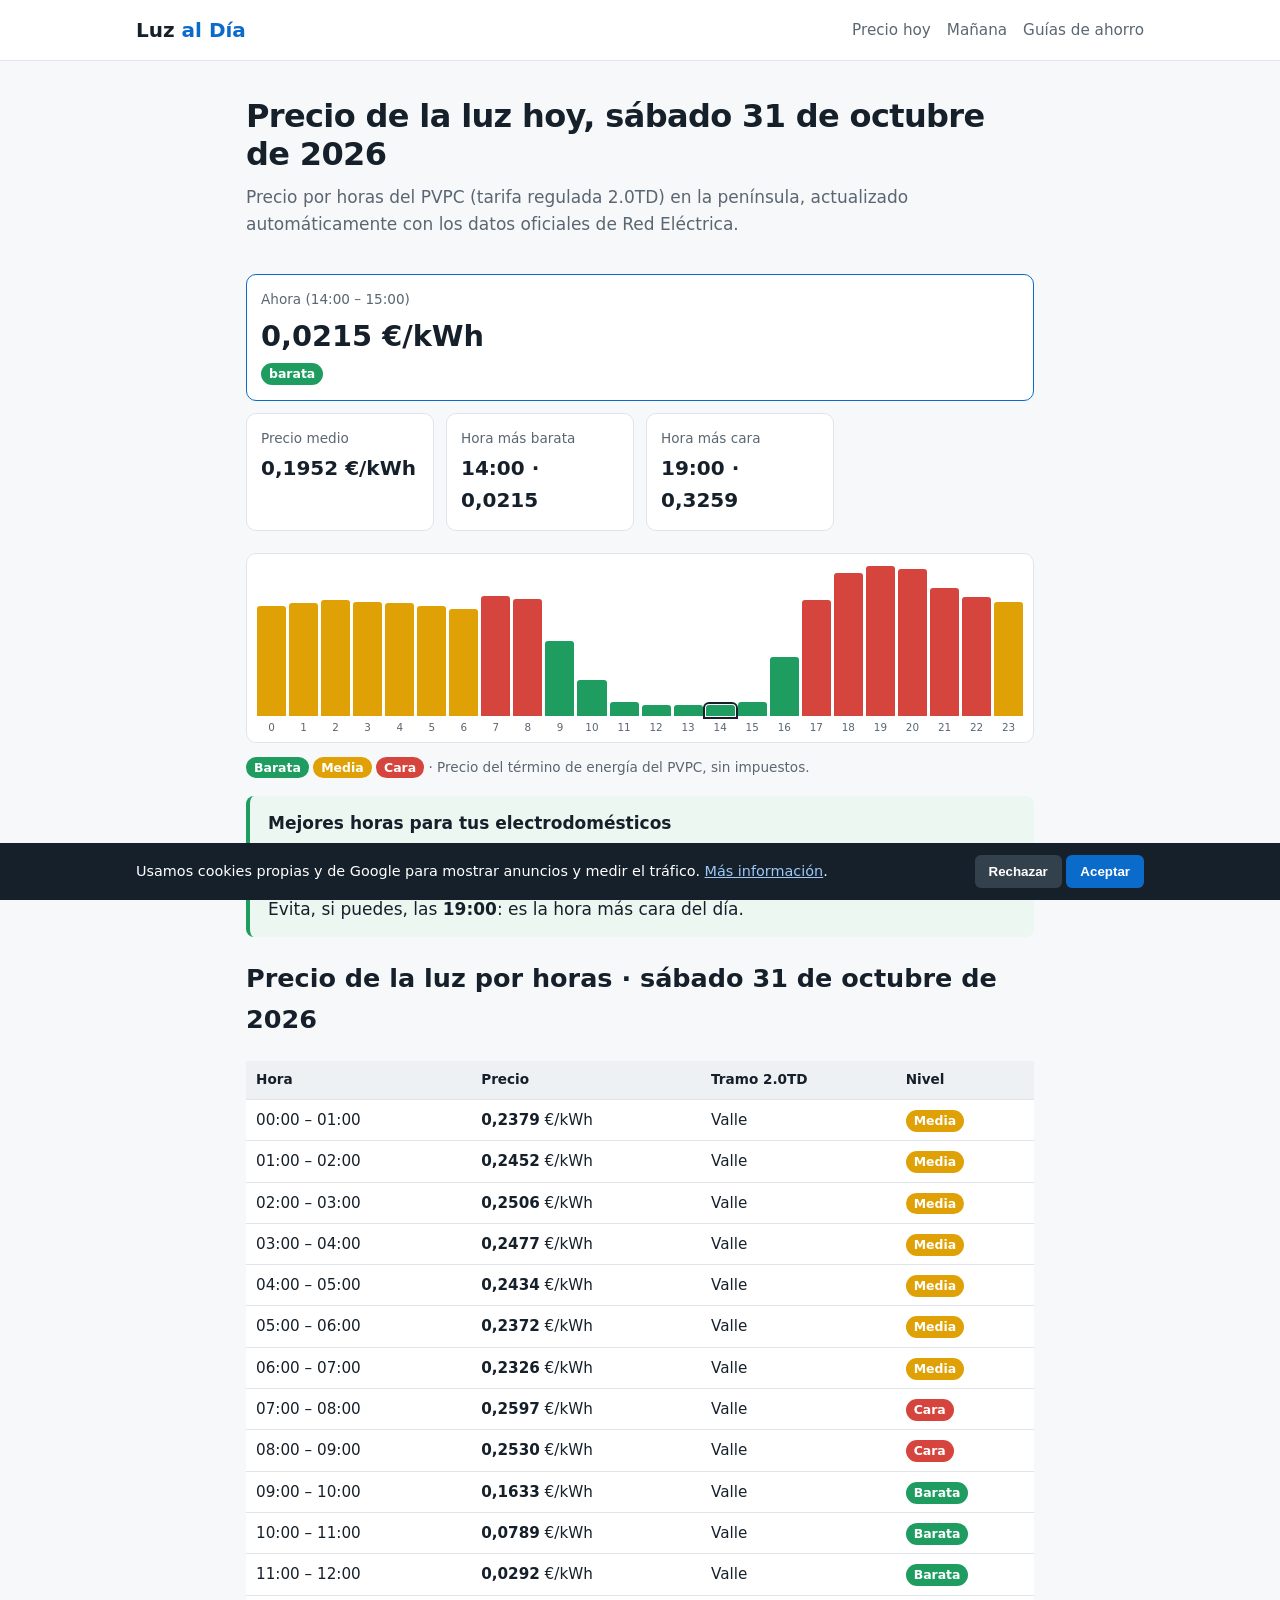
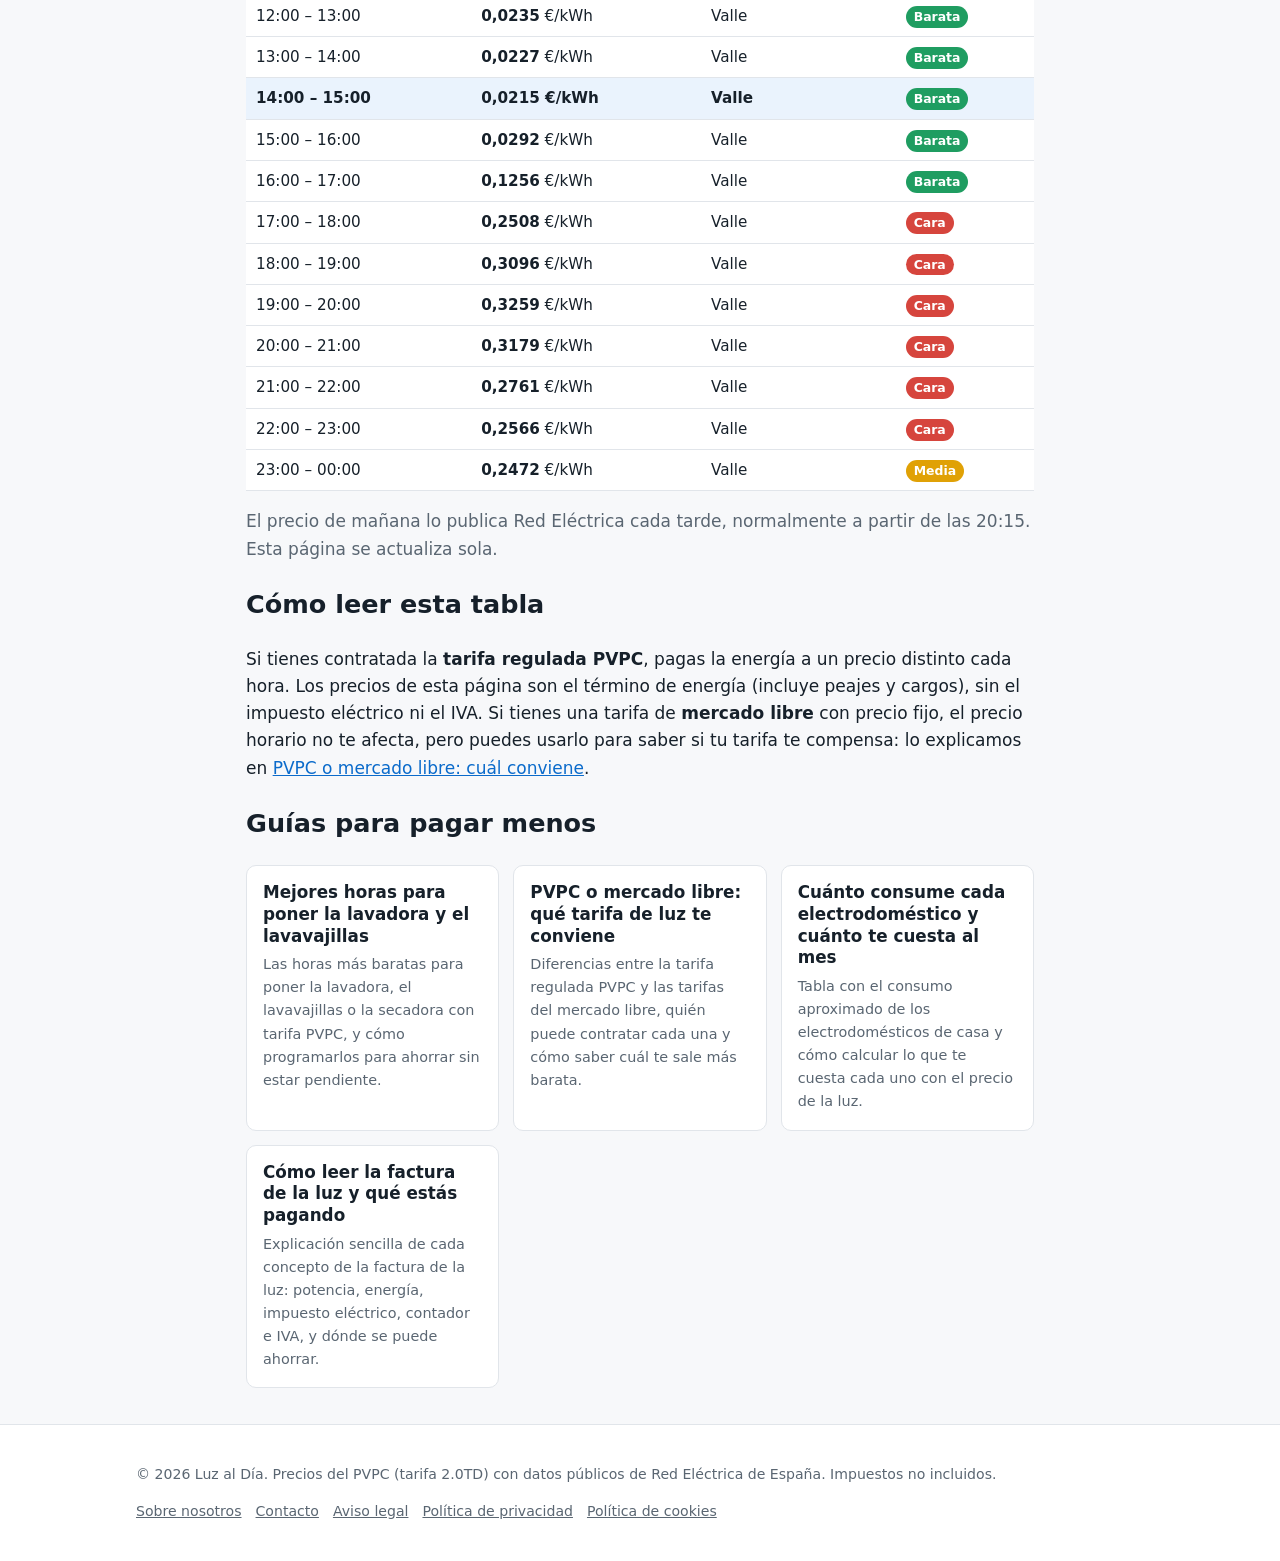
==== commit 23ca0c88: "Publicar web" ====
--- a/index.html
+++ b/index.html
@@ -1,32 +1,32 @@
 <!doctype html>
 <html lang="es"><head>
 <meta charset="utf-8"><meta name="viewport" content="width=device-width,initial-scale=1">
-<title>Precio de la luz hoy 24 de octubre por horas | Luz al Día</title><meta name="description" content="Precio de la luz hoy sábado 24 de octubre de 2026 por horas: hora más barata, más cara y mejores horas para poner la lavadora. PVPC actualizado.">
+<title>Precio de la luz hoy 31 de octubre por horas | Luz al Día</title><meta name="description" content="Precio de la luz hoy sábado 31 de octubre de 2026 por horas: hora más barata, más cara y mejores horas para poner la lavadora. PVPC actualizado.">
 <link rel="canonical" href="https://javibda12.github.io/luzaldia/">
 <link rel="stylesheet" href="estilo.css">
 <link rel="icon" href="data:image/svg+xml,<svg xmlns=%22http://www.w3.org/2000/svg%22 viewBox=%220 0 100 100%22><text y=%22.9em%22 font-size=%2290%22>⚡</text></svg>">
-<script type="application/ld+json">{"@context":"https://schema.org","@type":"FAQPage","mainEntity":[{"@type":"Question","name":"¿A qué hora es más barata la luz hoy?","acceptedAnswer":{"@type":"Answer","text":"Hoy la hora más barata es a las 12:00."}},{"@type":"Question","name":"¿Cuándo se publica el precio de la luz de mañana?","acceptedAnswer":{"@type":"Answer","text":"Red Eléctrica publica los precios del día siguiente cada tarde, normalmente a partir de las 20:15."}}]}</script><!-- AdSense: define ADSENSE_CLIENT cuando te aprueben -->
+<script type="application/ld+json">{"@context":"https://schema.org","@type":"FAQPage","mainEntity":[{"@type":"Question","name":"¿A qué hora es más barata la luz hoy?","acceptedAnswer":{"@type":"Answer","text":"Hoy la hora más barata es a las 14:00."}},{"@type":"Question","name":"¿Cuándo se publica el precio de la luz de mañana?","acceptedAnswer":{"@type":"Answer","text":"Red Eléctrica publica los precios del día siguiente cada tarde, normalmente a partir de las 20:15."}}]}</script><!-- AdSense: define ADSENSE_CLIENT cuando te aprueben -->
 </head><body>
 <header class="site"><div class="wrap wide"><a class="logo" href="index.html">Luz <span>al Día</span></a><nav><a href="index.html">Precio hoy</a><a href="precio-luz-manana.html">Mañana</a><a href="guias.html">Guías de ahorro</a></nav></div></header>
 <main><section class="hero"><div class="wrap">
-<h1>Precio de la luz hoy, sábado 24 de octubre de 2026</h1>
+<h1>Precio de la luz hoy, sábado 31 de octubre de 2026</h1>
 <p>Precio por horas del PVPC (tarifa regulada 2.0TD) en la península, actualizado automáticamente con los datos oficiales de Red Eléctrica.</p>
 </div></section>
 <div class="wrap">
-<div class="stats"><div class="stat big"><span>Ahora (12:00 – 13:00)</span><strong>-0,0043 €/kWh</strong><em class="tag barata">barata</em></div>
-<div class="stat"><span>Precio medio</span><strong>0,1554 €/kWh</strong></div>
-<div class="stat"><span>Hora más barata</span><strong>12:00 · -0,0043</strong></div>
-<div class="stat"><span>Hora más cara</span><strong>20:00 · 0,2548</strong></div>
+<div class="stats"><div class="stat big"><span>Ahora (14:00 – 15:00)</span><strong>0,0215 €/kWh</strong><em class="tag barata">barata</em></div>
+<div class="stat"><span>Precio medio</span><strong>0,1952 €/kWh</strong></div>
+<div class="stat"><span>Hora más barata</span><strong>14:00 · 0,0215</strong></div>
+<div class="stat"><span>Hora más cara</span><strong>19:00 · 0,3259</strong></div>
 </div>
-<div class="chart" aria-label="Precio por horas"><div class="bar media" style="height:90%" title="00:00 · 0,2282 €/kWh"><span>0</span></div><div class="bar cara" style="height:90%" title="01:00 · 0,2289 €/kWh"><span>1</span></div><div class="bar media" style="height:89%" title="02:00 · 0,2279 €/kWh"><span>2</span></div><div class="bar media" style="height:90%" title="03:00 · 0,2288 €/kWh"><span>3</span></div><div class="bar cara" style="height:90%" title="04:00 · 0,2289 €/kWh"><span>4</span></div><div class="bar media" style="height:90%" title="05:00 · 0,2282 €/kWh"><span>5</span></div><div class="bar media" style="height:89%" title="06:00 · 0,2273 €/kWh"><span>6</span></div><div class="bar cara" style="height:93%" title="07:00 · 0,2380 €/kWh"><span>7</span></div><div class="bar cara" style="height:96%" title="08:00 · 0,2458 €/kWh"><span>8</span></div><div class="bar media" style="height:74%" title="09:00 · 0,1891 €/kWh"><span>9</span></div><div class="bar barata" style="height:27%" title="10:00 · 0,0680 €/kWh"><span>10</span></div><div class="bar barata" style="height:6%" title="11:00 · -0,0025 €/kWh"><span>11</span></div><div class="bar barata now" style="height:6%" title="12:00 · -0,0043 €/kWh"><span>12</span></div><div class="bar barata" style="height:6%" title="13:00 · -0,0043 €/kWh"><span>13</span></div><div class="bar barata" style="height:6%" title="14:00 · -0,0041 €/kWh"><span>14</span></div><div class="bar barata" style="height:6%" title="15:00 · -0,0029 €/kWh"><span>15</span></div><div class="bar barata" style="height:6%" title="16:00 · -0,0025 €/kWh"><span>16</span></div><div class="bar barata" style="height:12%" title="17:00 · 0,0295 €/kWh"><span>17</span></div><div class="bar media" style="height:67%" title="18:00 · 0,1717 €/kWh"><span>18</span></div><div class="bar cara" style="height:97%" title="19:00 · 0,2465 €/kWh"><span>19</span></div><div class="bar cara" style="height:100%" title="20:00 · 0,2548 €/kWh"><span>20</span></div><div class="bar cara" style="height:99%" title="21:00 · 0,2532 €/kWh"><span>21</span></div><div class="bar cara" style="height:92%" title="22:00 · 0,2338 €/kWh"><span>22</span></div><div class="bar media" style="height:87%" title="23:00 · 0,2206 €/kWh"><span>23</span></div></div>
+<div class="chart" aria-label="Precio por horas"><div class="bar media" style="height:73%" title="00:00 · 0,2379 €/kWh"><span>0</span></div><div class="bar media" style="height:75%" title="01:00 · 0,2452 €/kWh"><span>1</span></div><div class="bar media" style="height:77%" title="02:00 · 0,2506 €/kWh"><span>2</span></div><div class="bar media" style="height:76%" title="03:00 · 0,2477 €/kWh"><span>3</span></div><div class="bar media" style="height:75%" title="04:00 · 0,2434 €/kWh"><span>4</span></div><div class="bar media" style="height:73%" title="05:00 · 0,2372 €/kWh"><span>5</span></div><div class="bar media" style="height:71%" title="06:00 · 0,2326 €/kWh"><span>6</span></div><div class="bar cara" style="height:80%" title="07:00 · 0,2597 €/kWh"><span>7</span></div><div class="bar cara" style="height:78%" title="08:00 · 0,2530 €/kWh"><span>8</span></div><div class="bar barata" style="height:50%" title="09:00 · 0,1633 €/kWh"><span>9</span></div><div class="bar barata" style="height:24%" title="10:00 · 0,0789 €/kWh"><span>10</span></div><div class="bar barata" style="height:9%" title="11:00 · 0,0292 €/kWh"><span>11</span></div><div class="bar barata" style="height:7%" title="12:00 · 0,0235 €/kWh"><span>12</span></div><div class="bar barata" style="height:7%" title="13:00 · 0,0227 €/kWh"><span>13</span></div><div class="bar barata now" style="height:7%" title="14:00 · 0,0215 €/kWh"><span>14</span></div><div class="bar barata" style="height:9%" title="15:00 · 0,0292 €/kWh"><span>15</span></div><div class="bar barata" style="height:39%" title="16:00 · 0,1256 €/kWh"><span>16</span></div><div class="bar cara" style="height:77%" title="17:00 · 0,2508 €/kWh"><span>17</span></div><div class="bar cara" style="height:95%" title="18:00 · 0,3096 €/kWh"><span>18</span></div><div class="bar cara" style="height:100%" title="19:00 · 0,3259 €/kWh"><span>19</span></div><div class="bar cara" style="height:98%" title="20:00 · 0,3179 €/kWh"><span>20</span></div><div class="bar cara" style="height:85%" title="21:00 · 0,2761 €/kWh"><span>21</span></div><div class="bar cara" style="height:79%" title="22:00 · 0,2566 €/kWh"><span>22</span></div><div class="bar media" style="height:76%" title="23:00 · 0,2472 €/kWh"><span>23</span></div></div>
 <p class="legend"><span class="tag barata">Barata</span> <span class="tag media">Media</span> <span class="tag cara">Cara</span> · Precio del término de energía del PVPC, sin impuestos.</p>
 <div class="tip box"><strong>Mejores horas para tus electrodomésticos</strong>
-Lavadora o lavavajillas (2 h): de <b>12:00 a 14:00</b> (media -0,0043 €/kWh).<br>
-Secadora, horno o carga del coche (3 h): de <b>12:00 a 15:00</b> (media -0,0042 €/kWh).<br>
-Evita, si puedes, las <b>20:00</b>: es la hora más cara del día.</div>
+Lavadora o lavavajillas (2 h): de <b>13:00 a 15:00</b> (media 0,0221 €/kWh).<br>
+Secadora, horno o carga del coche (3 h): de <b>12:00 a 15:00</b> (media 0,0226 €/kWh).<br>
+Evita, si puedes, las <b>19:00</b>: es la hora más cara del día.</div>
 <div class="ad-slot"></div>
-<h2>Precio de la luz por horas · sábado 24 de octubre de 2026</h2>
-<table class="prices"><thead><tr><th>Hora</th><th>Precio</th><th>Tramo 2.0TD</th><th>Nivel</th></tr></thead><tbody><tr class="media"><td>00:00 – 01:00</td><td><strong>0,2282</strong> €/kWh</td><td>Valle</td><td><span class="tag media">Media</span></td></tr><tr class="cara"><td>01:00 – 02:00</td><td><strong>0,2289</strong> €/kWh</td><td>Valle</td><td><span class="tag cara">Cara</span></td></tr><tr class="media"><td>02:00 – 03:00</td><td><strong>0,2279</strong> €/kWh</td><td>Valle</td><td><span class="tag media">Media</span></td></tr><tr class="media"><td>03:00 – 04:00</td><td><strong>0,2288</strong> €/kWh</td><td>Valle</td><td><span class="tag media">Media</span></td></tr><tr class="cara"><td>04:00 – 05:00</td><td><strong>0,2289</strong> €/kWh</td><td>Valle</td><td><span class="tag cara">Cara</span></td></tr><tr class="media"><td>05:00 – 06:00</td><td><strong>0,2282</strong> €/kWh</td><td>Valle</td><td><span class="tag media">Media</span></td></tr><tr class="media"><td>06:00 – 07:00</td><td><strong>0,2273</strong> €/kWh</td><td>Valle</td><td><span class="tag media">Media</span></td></tr><tr class="cara"><td>07:00 – 08:00</td><td><strong>0,2380</strong> €/kWh</td><td>Valle</td><td><span class="tag cara">Cara</span></td></tr><tr class="cara"><td>08:00 – 09:00</td><td><strong>0,2458</strong> €/kWh</td><td>Valle</td><td><span class="tag cara">Cara</span></td></tr><tr class="media"><td>09:00 – 10:00</td><td><strong>0,1891</strong> €/kWh</td><td>Valle</td><td><span class="tag media">Media</span></td></tr><tr class="barata"><td>10:00 – 11:00</td><td><strong>0,0680</strong> €/kWh</td><td>Valle</td><td><span class="tag barata">Barata</span></td></tr><tr class="barata"><td>11:00 – 12:00</td><td><strong>-0,0025</strong> €/kWh</td><td>Valle</td><td><span class="tag barata">Barata</span></td></tr><tr class="barata now"><td>12:00 – 13:00</td><td><strong>-0,0043</strong> €/kWh</td><td>Valle</td><td><span class="tag barata">Barata</span></td></tr><tr class="barata"><td>13:00 – 14:00</td><td><strong>-0,0043</strong> €/kWh</td><td>Valle</td><td><span class="tag barata">Barata</span></td></tr><tr class="barata"><td>14:00 – 15:00</td><td><strong>-0,0041</strong> €/kWh</td><td>Valle</td><td><span class="tag barata">Barata</span></td></tr><tr class="barata"><td>15:00 – 16:00</td><td><strong>-0,0029</strong> €/kWh</td><td>Valle</td><td><span class="tag barata">Barata</span></td></tr><tr class="barata"><td>16:00 – 17:00</td><td><strong>-0,0025</strong> €/kWh</td><td>Valle</td><td><span class="tag barata">Barata</span></td></tr><tr class="barata"><td>17:00 – 18:00</td><td><strong>0,0295</strong> €/kWh</td><td>Valle</td><td><span class="tag barata">Barata</span></td></tr><tr class="media"><td>18:00 – 19:00</td><td><strong>0,1717</strong> €/kWh</td><td>Valle</td><td><span class="tag media">Media</span></td></tr><tr class="cara"><td>19:00 – 20:00</td><td><strong>0,2465</strong> €/kWh</td><td>Valle</td><td><span class="tag cara">Cara</span></td></tr><tr class="cara"><td>20:00 – 21:00</td><td><strong>0,2548</strong> €/kWh</td><td>Valle</td><td><span class="tag cara">Cara</span></td></tr><tr class="cara"><td>21:00 – 22:00</td><td><strong>0,2532</strong> €/kWh</td><td>Valle</td><td><span class="tag cara">Cara</span></td></tr><tr class="cara"><td>22:00 – 23:00</td><td><strong>0,2338</strong> €/kWh</td><td>Valle</td><td><span class="tag cara">Cara</span></td></tr><tr class="media"><td>23:00 – 00:00</td><td><strong>0,2206</strong> €/kWh</td><td>Valle</td><td><span class="tag media">Media</span></td></tr></tbody></table>
+<h2>Precio de la luz por horas · sábado 31 de octubre de 2026</h2>
+<table class="prices"><thead><tr><th>Hora</th><th>Precio</th><th>Tramo 2.0TD</th><th>Nivel</th></tr></thead><tbody><tr class="media"><td>00:00 – 01:00</td><td><strong>0,2379</strong> €/kWh</td><td>Valle</td><td><span class="tag media">Media</span></td></tr><tr class="media"><td>01:00 – 02:00</td><td><strong>0,2452</strong> €/kWh</td><td>Valle</td><td><span class="tag media">Media</span></td></tr><tr class="media"><td>02:00 – 03:00</td><td><strong>0,2506</strong> €/kWh</td><td>Valle</td><td><span class="tag media">Media</span></td></tr><tr class="media"><td>03:00 – 04:00</td><td><strong>0,2477</strong> €/kWh</td><td>Valle</td><td><span class="tag media">Media</span></td></tr><tr class="media"><td>04:00 – 05:00</td><td><strong>0,2434</strong> €/kWh</td><td>Valle</td><td><span class="tag media">Media</span></td></tr><tr class="media"><td>05:00 – 06:00</td><td><strong>0,2372</strong> €/kWh</td><td>Valle</td><td><span class="tag media">Media</span></td></tr><tr class="media"><td>06:00 – 07:00</td><td><strong>0,2326</strong> €/kWh</td><td>Valle</td><td><span class="tag media">Media</span></td></tr><tr class="cara"><td>07:00 – 08:00</td><td><strong>0,2597</strong> €/kWh</td><td>Valle</td><td><span class="tag cara">Cara</span></td></tr><tr class="cara"><td>08:00 – 09:00</td><td><strong>0,2530</strong> €/kWh</td><td>Valle</td><td><span class="tag cara">Cara</span></td></tr><tr class="barata"><td>09:00 – 10:00</td><td><strong>0,1633</strong> €/kWh</td><td>Valle</td><td><span class="tag barata">Barata</span></td></tr><tr class="barata"><td>10:00 – 11:00</td><td><strong>0,0789</strong> €/kWh</td><td>Valle</td><td><span class="tag barata">Barata</span></td></tr><tr class="barata"><td>11:00 – 12:00</td><td><strong>0,0292</strong> €/kWh</td><td>Valle</td><td><span class="tag barata">Barata</span></td></tr><tr class="barata"><td>12:00 – 13:00</td><td><strong>0,0235</strong> €/kWh</td><td>Valle</td><td><span class="tag barata">Barata</span></td></tr><tr class="barata"><td>13:00 – 14:00</td><td><strong>0,0227</strong> €/kWh</td><td>Valle</td><td><span class="tag barata">Barata</span></td></tr><tr class="barata now"><td>14:00 – 15:00</td><td><strong>0,0215</strong> €/kWh</td><td>Valle</td><td><span class="tag barata">Barata</span></td></tr><tr class="barata"><td>15:00 – 16:00</td><td><strong>0,0292</strong> €/kWh</td><td>Valle</td><td><span class="tag barata">Barata</span></td></tr><tr class="barata"><td>16:00 – 17:00</td><td><strong>0,1256</strong> €/kWh</td><td>Valle</td><td><span class="tag barata">Barata</span></td></tr><tr class="cara"><td>17:00 – 18:00</td><td><strong>0,2508</strong> €/kWh</td><td>Valle</td><td><span class="tag cara">Cara</span></td></tr><tr class="cara"><td>18:00 – 19:00</td><td><strong>0,3096</strong> €/kWh</td><td>Valle</td><td><span class="tag cara">Cara</span></td></tr><tr class="cara"><td>19:00 – 20:00</td><td><strong>0,3259</strong> €/kWh</td><td>Valle</td><td><span class="tag cara">Cara</span></td></tr><tr class="cara"><td>20:00 – 21:00</td><td><strong>0,3179</strong> €/kWh</td><td>Valle</td><td><span class="tag cara">Cara</span></td></tr><tr class="cara"><td>21:00 – 22:00</td><td><strong>0,2761</strong> €/kWh</td><td>Valle</td><td><span class="tag cara">Cara</span></td></tr><tr class="cara"><td>22:00 – 23:00</td><td><strong>0,2566</strong> €/kWh</td><td>Valle</td><td><span class="tag cara">Cara</span></td></tr><tr class="media"><td>23:00 – 00:00</td><td><strong>0,2472</strong> €/kWh</td><td>Valle</td><td><span class="tag media">Media</span></td></tr></tbody></table>
 <p class="muted">El precio de mañana lo publica Red Eléctrica cada tarde, normalmente a partir de las 20:15. Esta página se actualiza sola.</p>
 <h2>Cómo leer esta tabla</h2>
 <p>Si tienes contratada la <strong>tarifa regulada PVPC</strong>, pagas la energía a un precio distinto cada hora. Los precios de esta página son el término de energía (incluye peajes y cargos), sin el impuesto eléctrico ni el IVA. Si tienes una tarifa de <strong>mercado libre</strong> con precio fijo, el precio horario no te afecta, pero puedes usarlo para saber si tu tarifa te compensa: lo explicamos en <a href="pvpc-o-mercado-libre.html">PVPC o mercado libre: cuál conviene</a>.</p>
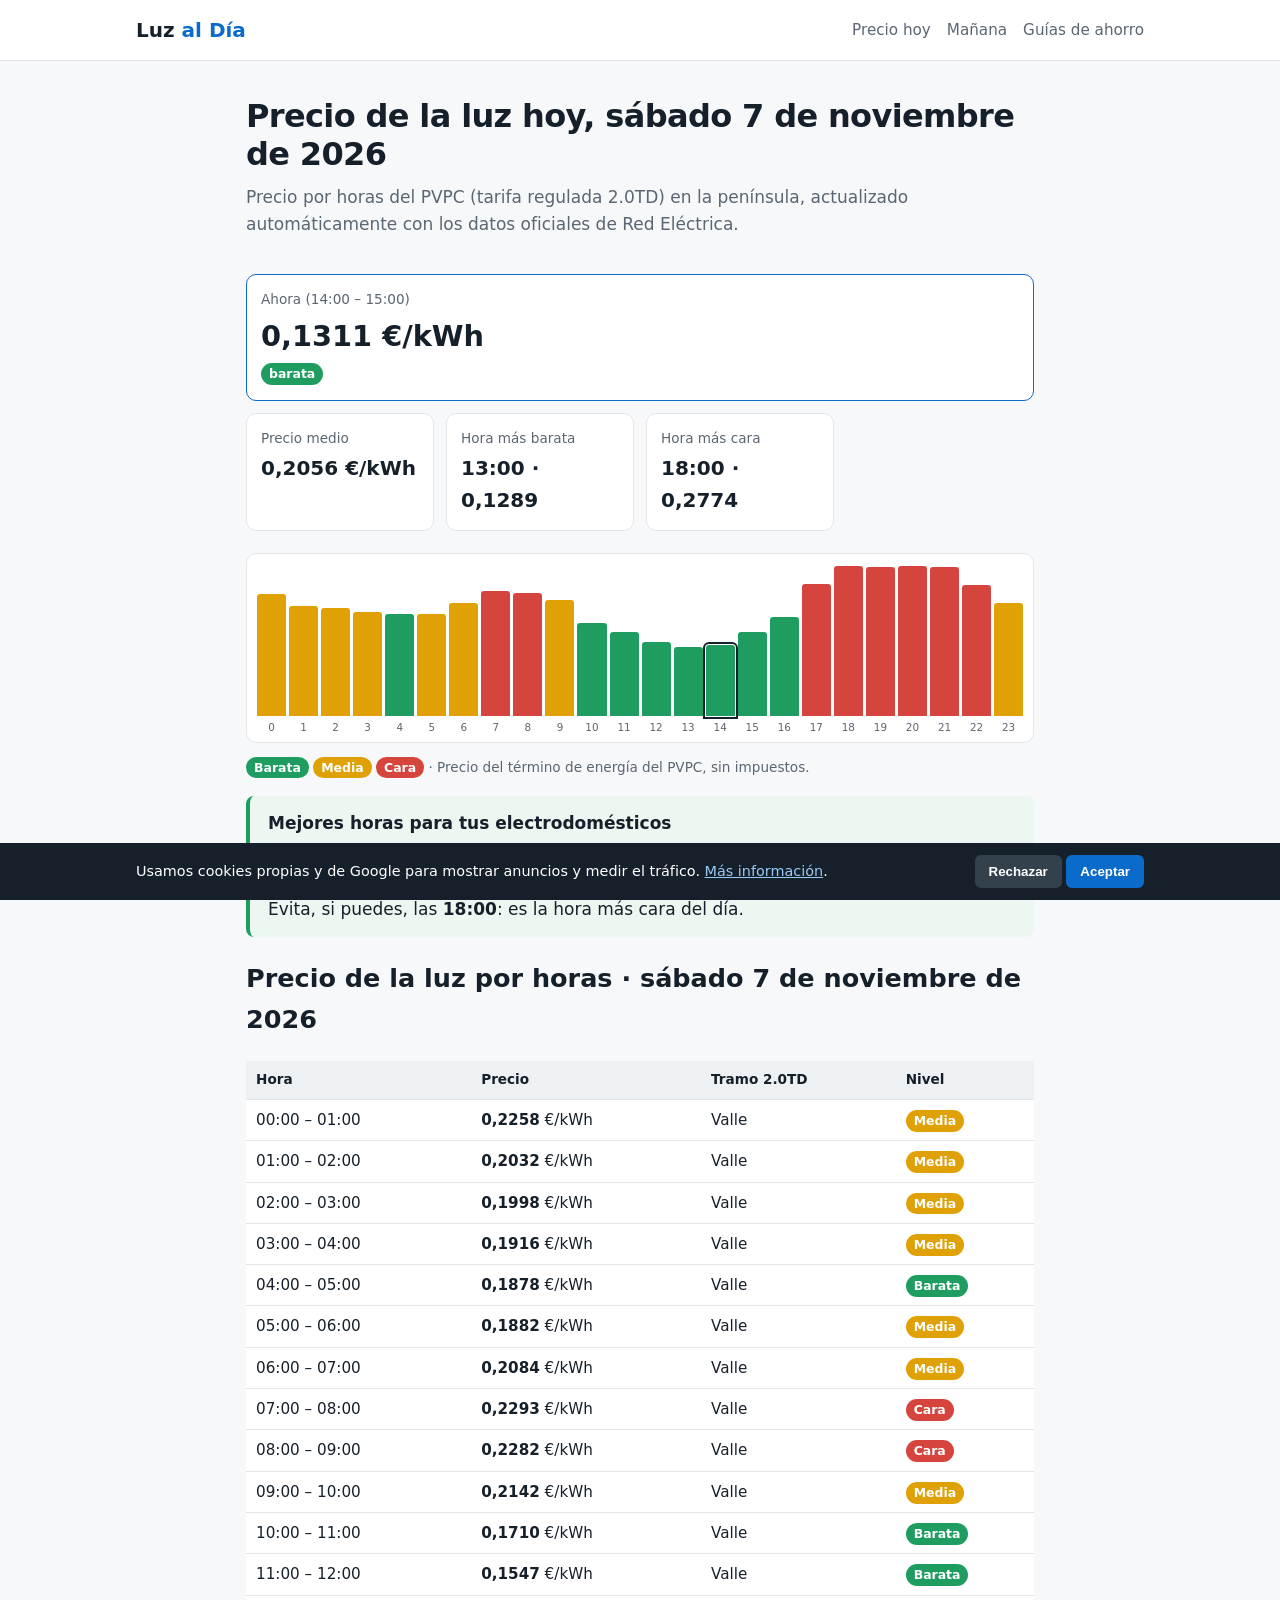
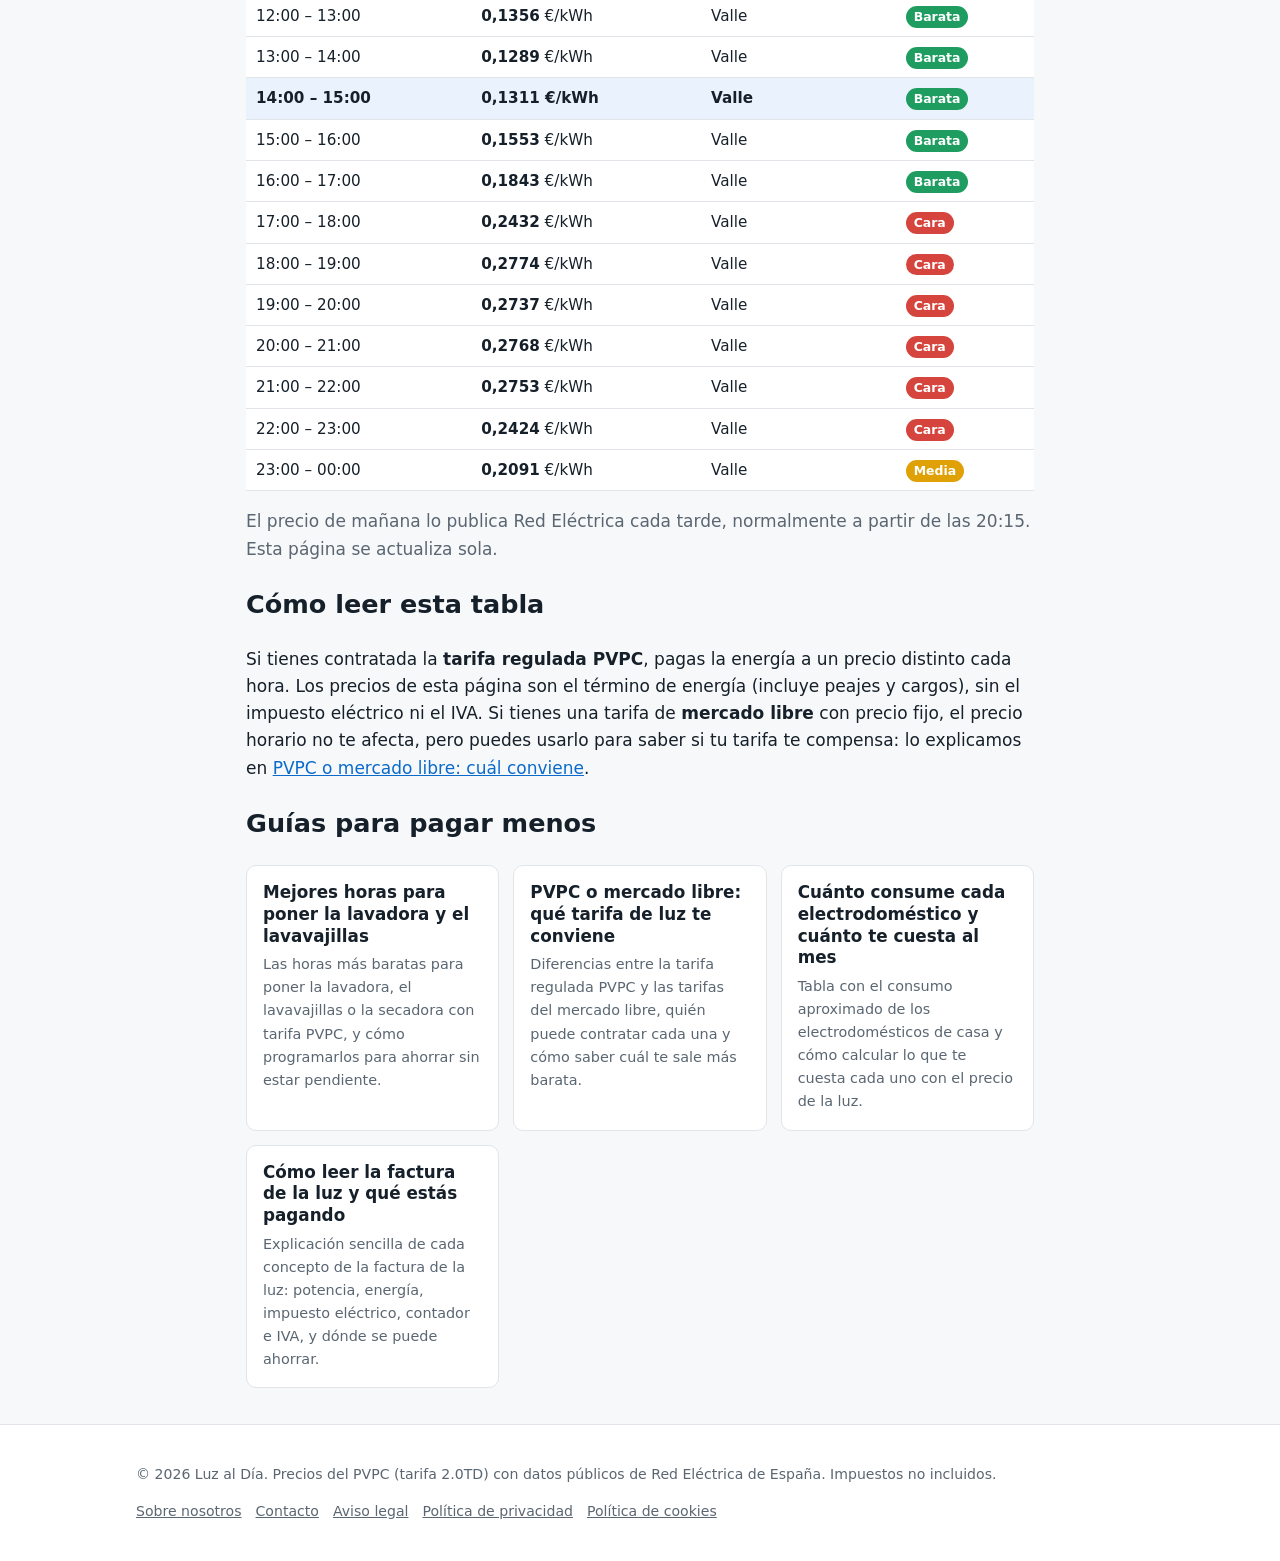
==== commit 58ffe56d: "Publicar web" ====
--- a/index.html
+++ b/index.html
@@ -1,32 +1,32 @@
 <!doctype html>
 <html lang="es"><head>
 <meta charset="utf-8"><meta name="viewport" content="width=device-width,initial-scale=1">
-<title>Precio de la luz hoy 31 de octubre por horas | Luz al Día</title><meta name="description" content="Precio de la luz hoy sábado 31 de octubre de 2026 por horas: hora más barata, más cara y mejores horas para poner la lavadora. PVPC actualizado.">
+<title>Precio de la luz hoy 7 de noviembre por horas | Luz al Día</title><meta name="description" content="Precio de la luz hoy sábado 7 de noviembre de 2026 por horas: hora más barata, más cara y mejores horas para poner la lavadora. PVPC actualizado.">
 <link rel="canonical" href="https://javibda12.github.io/luzaldia/">
 <link rel="stylesheet" href="estilo.css">
 <link rel="icon" href="data:image/svg+xml,<svg xmlns=%22http://www.w3.org/2000/svg%22 viewBox=%220 0 100 100%22><text y=%22.9em%22 font-size=%2290%22>⚡</text></svg>">
-<script type="application/ld+json">{"@context":"https://schema.org","@type":"FAQPage","mainEntity":[{"@type":"Question","name":"¿A qué hora es más barata la luz hoy?","acceptedAnswer":{"@type":"Answer","text":"Hoy la hora más barata es a las 14:00."}},{"@type":"Question","name":"¿Cuándo se publica el precio de la luz de mañana?","acceptedAnswer":{"@type":"Answer","text":"Red Eléctrica publica los precios del día siguiente cada tarde, normalmente a partir de las 20:15."}}]}</script><!-- AdSense: define ADSENSE_CLIENT cuando te aprueben -->
+<script type="application/ld+json">{"@context":"https://schema.org","@type":"FAQPage","mainEntity":[{"@type":"Question","name":"¿A qué hora es más barata la luz hoy?","acceptedAnswer":{"@type":"Answer","text":"Hoy la hora más barata es a las 13:00."}},{"@type":"Question","name":"¿Cuándo se publica el precio de la luz de mañana?","acceptedAnswer":{"@type":"Answer","text":"Red Eléctrica publica los precios del día siguiente cada tarde, normalmente a partir de las 20:15."}}]}</script><!-- AdSense: define ADSENSE_CLIENT cuando te aprueben -->
 </head><body>
 <header class="site"><div class="wrap wide"><a class="logo" href="index.html">Luz <span>al Día</span></a><nav><a href="index.html">Precio hoy</a><a href="precio-luz-manana.html">Mañana</a><a href="guias.html">Guías de ahorro</a></nav></div></header>
 <main><section class="hero"><div class="wrap">
-<h1>Precio de la luz hoy, sábado 31 de octubre de 2026</h1>
+<h1>Precio de la luz hoy, sábado 7 de noviembre de 2026</h1>
 <p>Precio por horas del PVPC (tarifa regulada 2.0TD) en la península, actualizado automáticamente con los datos oficiales de Red Eléctrica.</p>
 </div></section>
 <div class="wrap">
-<div class="stats"><div class="stat big"><span>Ahora (14:00 – 15:00)</span><strong>0,0215 €/kWh</strong><em class="tag barata">barata</em></div>
-<div class="stat"><span>Precio medio</span><strong>0,1952 €/kWh</strong></div>
-<div class="stat"><span>Hora más barata</span><strong>14:00 · 0,0215</strong></div>
-<div class="stat"><span>Hora más cara</span><strong>19:00 · 0,3259</strong></div>
+<div class="stats"><div class="stat big"><span>Ahora (14:00 – 15:00)</span><strong>0,1311 €/kWh</strong><em class="tag barata">barata</em></div>
+<div class="stat"><span>Precio medio</span><strong>0,2056 €/kWh</strong></div>
+<div class="stat"><span>Hora más barata</span><strong>13:00 · 0,1289</strong></div>
+<div class="stat"><span>Hora más cara</span><strong>18:00 · 0,2774</strong></div>
 </div>
-<div class="chart" aria-label="Precio por horas"><div class="bar media" style="height:73%" title="00:00 · 0,2379 €/kWh"><span>0</span></div><div class="bar media" style="height:75%" title="01:00 · 0,2452 €/kWh"><span>1</span></div><div class="bar media" style="height:77%" title="02:00 · 0,2506 €/kWh"><span>2</span></div><div class="bar media" style="height:76%" title="03:00 · 0,2477 €/kWh"><span>3</span></div><div class="bar media" style="height:75%" title="04:00 · 0,2434 €/kWh"><span>4</span></div><div class="bar media" style="height:73%" title="05:00 · 0,2372 €/kWh"><span>5</span></div><div class="bar media" style="height:71%" title="06:00 · 0,2326 €/kWh"><span>6</span></div><div class="bar cara" style="height:80%" title="07:00 · 0,2597 €/kWh"><span>7</span></div><div class="bar cara" style="height:78%" title="08:00 · 0,2530 €/kWh"><span>8</span></div><div class="bar barata" style="height:50%" title="09:00 · 0,1633 €/kWh"><span>9</span></div><div class="bar barata" style="height:24%" title="10:00 · 0,0789 €/kWh"><span>10</span></div><div class="bar barata" style="height:9%" title="11:00 · 0,0292 €/kWh"><span>11</span></div><div class="bar barata" style="height:7%" title="12:00 · 0,0235 €/kWh"><span>12</span></div><div class="bar barata" style="height:7%" title="13:00 · 0,0227 €/kWh"><span>13</span></div><div class="bar barata now" style="height:7%" title="14:00 · 0,0215 €/kWh"><span>14</span></div><div class="bar barata" style="height:9%" title="15:00 · 0,0292 €/kWh"><span>15</span></div><div class="bar barata" style="height:39%" title="16:00 · 0,1256 €/kWh"><span>16</span></div><div class="bar cara" style="height:77%" title="17:00 · 0,2508 €/kWh"><span>17</span></div><div class="bar cara" style="height:95%" title="18:00 · 0,3096 €/kWh"><span>18</span></div><div class="bar cara" style="height:100%" title="19:00 · 0,3259 €/kWh"><span>19</span></div><div class="bar cara" style="height:98%" title="20:00 · 0,3179 €/kWh"><span>20</span></div><div class="bar cara" style="height:85%" title="21:00 · 0,2761 €/kWh"><span>21</span></div><div class="bar cara" style="height:79%" title="22:00 · 0,2566 €/kWh"><span>22</span></div><div class="bar media" style="height:76%" title="23:00 · 0,2472 €/kWh"><span>23</span></div></div>
+<div class="chart" aria-label="Precio por horas"><div class="bar media" style="height:81%" title="00:00 · 0,2258 €/kWh"><span>0</span></div><div class="bar media" style="height:73%" title="01:00 · 0,2032 €/kWh"><span>1</span></div><div class="bar media" style="height:72%" title="02:00 · 0,1998 €/kWh"><span>2</span></div><div class="bar media" style="height:69%" title="03:00 · 0,1916 €/kWh"><span>3</span></div><div class="bar barata" style="height:68%" title="04:00 · 0,1878 €/kWh"><span>4</span></div><div class="bar media" style="height:68%" title="05:00 · 0,1882 €/kWh"><span>5</span></div><div class="bar media" style="height:75%" title="06:00 · 0,2084 €/kWh"><span>6</span></div><div class="bar cara" style="height:83%" title="07:00 · 0,2293 €/kWh"><span>7</span></div><div class="bar cara" style="height:82%" title="08:00 · 0,2282 €/kWh"><span>8</span></div><div class="bar media" style="height:77%" title="09:00 · 0,2142 €/kWh"><span>9</span></div><div class="bar barata" style="height:62%" title="10:00 · 0,1710 €/kWh"><span>10</span></div><div class="bar barata" style="height:56%" title="11:00 · 0,1547 €/kWh"><span>11</span></div><div class="bar barata" style="height:49%" title="12:00 · 0,1356 €/kWh"><span>12</span></div><div class="bar barata" style="height:46%" title="13:00 · 0,1289 €/kWh"><span>13</span></div><div class="bar barata now" style="height:47%" title="14:00 · 0,1311 €/kWh"><span>14</span></div><div class="bar barata" style="height:56%" title="15:00 · 0,1553 €/kWh"><span>15</span></div><div class="bar barata" style="height:66%" title="16:00 · 0,1843 €/kWh"><span>16</span></div><div class="bar cara" style="height:88%" title="17:00 · 0,2432 €/kWh"><span>17</span></div><div class="bar cara" style="height:100%" title="18:00 · 0,2774 €/kWh"><span>18</span></div><div class="bar cara" style="height:99%" title="19:00 · 0,2737 €/kWh"><span>19</span></div><div class="bar cara" style="height:100%" title="20:00 · 0,2768 €/kWh"><span>20</span></div><div class="bar cara" style="height:99%" title="21:00 · 0,2753 €/kWh"><span>21</span></div><div class="bar cara" style="height:87%" title="22:00 · 0,2424 €/kWh"><span>22</span></div><div class="bar media" style="height:75%" title="23:00 · 0,2091 €/kWh"><span>23</span></div></div>
 <p class="legend"><span class="tag barata">Barata</span> <span class="tag media">Media</span> <span class="tag cara">Cara</span> · Precio del término de energía del PVPC, sin impuestos.</p>
 <div class="tip box"><strong>Mejores horas para tus electrodomésticos</strong>
-Lavadora o lavavajillas (2 h): de <b>13:00 a 15:00</b> (media 0,0221 €/kWh).<br>
-Secadora, horno o carga del coche (3 h): de <b>12:00 a 15:00</b> (media 0,0226 €/kWh).<br>
-Evita, si puedes, las <b>19:00</b>: es la hora más cara del día.</div>
+Lavadora o lavavajillas (2 h): de <b>13:00 a 15:00</b> (media 0,1300 €/kWh).<br>
+Secadora, horno o carga del coche (3 h): de <b>12:00 a 15:00</b> (media 0,1318 €/kWh).<br>
+Evita, si puedes, las <b>18:00</b>: es la hora más cara del día.</div>
 <div class="ad-slot"></div>
-<h2>Precio de la luz por horas · sábado 31 de octubre de 2026</h2>
-<table class="prices"><thead><tr><th>Hora</th><th>Precio</th><th>Tramo 2.0TD</th><th>Nivel</th></tr></thead><tbody><tr class="media"><td>00:00 – 01:00</td><td><strong>0,2379</strong> €/kWh</td><td>Valle</td><td><span class="tag media">Media</span></td></tr><tr class="media"><td>01:00 – 02:00</td><td><strong>0,2452</strong> €/kWh</td><td>Valle</td><td><span class="tag media">Media</span></td></tr><tr class="media"><td>02:00 – 03:00</td><td><strong>0,2506</strong> €/kWh</td><td>Valle</td><td><span class="tag media">Media</span></td></tr><tr class="media"><td>03:00 – 04:00</td><td><strong>0,2477</strong> €/kWh</td><td>Valle</td><td><span class="tag media">Media</span></td></tr><tr class="media"><td>04:00 – 05:00</td><td><strong>0,2434</strong> €/kWh</td><td>Valle</td><td><span class="tag media">Media</span></td></tr><tr class="media"><td>05:00 – 06:00</td><td><strong>0,2372</strong> €/kWh</td><td>Valle</td><td><span class="tag media">Media</span></td></tr><tr class="media"><td>06:00 – 07:00</td><td><strong>0,2326</strong> €/kWh</td><td>Valle</td><td><span class="tag media">Media</span></td></tr><tr class="cara"><td>07:00 – 08:00</td><td><strong>0,2597</strong> €/kWh</td><td>Valle</td><td><span class="tag cara">Cara</span></td></tr><tr class="cara"><td>08:00 – 09:00</td><td><strong>0,2530</strong> €/kWh</td><td>Valle</td><td><span class="tag cara">Cara</span></td></tr><tr class="barata"><td>09:00 – 10:00</td><td><strong>0,1633</strong> €/kWh</td><td>Valle</td><td><span class="tag barata">Barata</span></td></tr><tr class="barata"><td>10:00 – 11:00</td><td><strong>0,0789</strong> €/kWh</td><td>Valle</td><td><span class="tag barata">Barata</span></td></tr><tr class="barata"><td>11:00 – 12:00</td><td><strong>0,0292</strong> €/kWh</td><td>Valle</td><td><span class="tag barata">Barata</span></td></tr><tr class="barata"><td>12:00 – 13:00</td><td><strong>0,0235</strong> €/kWh</td><td>Valle</td><td><span class="tag barata">Barata</span></td></tr><tr class="barata"><td>13:00 – 14:00</td><td><strong>0,0227</strong> €/kWh</td><td>Valle</td><td><span class="tag barata">Barata</span></td></tr><tr class="barata now"><td>14:00 – 15:00</td><td><strong>0,0215</strong> €/kWh</td><td>Valle</td><td><span class="tag barata">Barata</span></td></tr><tr class="barata"><td>15:00 – 16:00</td><td><strong>0,0292</strong> €/kWh</td><td>Valle</td><td><span class="tag barata">Barata</span></td></tr><tr class="barata"><td>16:00 – 17:00</td><td><strong>0,1256</strong> €/kWh</td><td>Valle</td><td><span class="tag barata">Barata</span></td></tr><tr class="cara"><td>17:00 – 18:00</td><td><strong>0,2508</strong> €/kWh</td><td>Valle</td><td><span class="tag cara">Cara</span></td></tr><tr class="cara"><td>18:00 – 19:00</td><td><strong>0,3096</strong> €/kWh</td><td>Valle</td><td><span class="tag cara">Cara</span></td></tr><tr class="cara"><td>19:00 – 20:00</td><td><strong>0,3259</strong> €/kWh</td><td>Valle</td><td><span class="tag cara">Cara</span></td></tr><tr class="cara"><td>20:00 – 21:00</td><td><strong>0,3179</strong> €/kWh</td><td>Valle</td><td><span class="tag cara">Cara</span></td></tr><tr class="cara"><td>21:00 – 22:00</td><td><strong>0,2761</strong> €/kWh</td><td>Valle</td><td><span class="tag cara">Cara</span></td></tr><tr class="cara"><td>22:00 – 23:00</td><td><strong>0,2566</strong> €/kWh</td><td>Valle</td><td><span class="tag cara">Cara</span></td></tr><tr class="media"><td>23:00 – 00:00</td><td><strong>0,2472</strong> €/kWh</td><td>Valle</td><td><span class="tag media">Media</span></td></tr></tbody></table>
+<h2>Precio de la luz por horas · sábado 7 de noviembre de 2026</h2>
+<table class="prices"><thead><tr><th>Hora</th><th>Precio</th><th>Tramo 2.0TD</th><th>Nivel</th></tr></thead><tbody><tr class="media"><td>00:00 – 01:00</td><td><strong>0,2258</strong> €/kWh</td><td>Valle</td><td><span class="tag media">Media</span></td></tr><tr class="media"><td>01:00 – 02:00</td><td><strong>0,2032</strong> €/kWh</td><td>Valle</td><td><span class="tag media">Media</span></td></tr><tr class="media"><td>02:00 – 03:00</td><td><strong>0,1998</strong> €/kWh</td><td>Valle</td><td><span class="tag media">Media</span></td></tr><tr class="media"><td>03:00 – 04:00</td><td><strong>0,1916</strong> €/kWh</td><td>Valle</td><td><span class="tag media">Media</span></td></tr><tr class="barata"><td>04:00 – 05:00</td><td><strong>0,1878</strong> €/kWh</td><td>Valle</td><td><span class="tag barata">Barata</span></td></tr><tr class="media"><td>05:00 – 06:00</td><td><strong>0,1882</strong> €/kWh</td><td>Valle</td><td><span class="tag media">Media</span></td></tr><tr class="media"><td>06:00 – 07:00</td><td><strong>0,2084</strong> €/kWh</td><td>Valle</td><td><span class="tag media">Media</span></td></tr><tr class="cara"><td>07:00 – 08:00</td><td><strong>0,2293</strong> €/kWh</td><td>Valle</td><td><span class="tag cara">Cara</span></td></tr><tr class="cara"><td>08:00 – 09:00</td><td><strong>0,2282</strong> €/kWh</td><td>Valle</td><td><span class="tag cara">Cara</span></td></tr><tr class="media"><td>09:00 – 10:00</td><td><strong>0,2142</strong> €/kWh</td><td>Valle</td><td><span class="tag media">Media</span></td></tr><tr class="barata"><td>10:00 – 11:00</td><td><strong>0,1710</strong> €/kWh</td><td>Valle</td><td><span class="tag barata">Barata</span></td></tr><tr class="barata"><td>11:00 – 12:00</td><td><strong>0,1547</strong> €/kWh</td><td>Valle</td><td><span class="tag barata">Barata</span></td></tr><tr class="barata"><td>12:00 – 13:00</td><td><strong>0,1356</strong> €/kWh</td><td>Valle</td><td><span class="tag barata">Barata</span></td></tr><tr class="barata"><td>13:00 – 14:00</td><td><strong>0,1289</strong> €/kWh</td><td>Valle</td><td><span class="tag barata">Barata</span></td></tr><tr class="barata now"><td>14:00 – 15:00</td><td><strong>0,1311</strong> €/kWh</td><td>Valle</td><td><span class="tag barata">Barata</span></td></tr><tr class="barata"><td>15:00 – 16:00</td><td><strong>0,1553</strong> €/kWh</td><td>Valle</td><td><span class="tag barata">Barata</span></td></tr><tr class="barata"><td>16:00 – 17:00</td><td><strong>0,1843</strong> €/kWh</td><td>Valle</td><td><span class="tag barata">Barata</span></td></tr><tr class="cara"><td>17:00 – 18:00</td><td><strong>0,2432</strong> €/kWh</td><td>Valle</td><td><span class="tag cara">Cara</span></td></tr><tr class="cara"><td>18:00 – 19:00</td><td><strong>0,2774</strong> €/kWh</td><td>Valle</td><td><span class="tag cara">Cara</span></td></tr><tr class="cara"><td>19:00 – 20:00</td><td><strong>0,2737</strong> €/kWh</td><td>Valle</td><td><span class="tag cara">Cara</span></td></tr><tr class="cara"><td>20:00 – 21:00</td><td><strong>0,2768</strong> €/kWh</td><td>Valle</td><td><span class="tag cara">Cara</span></td></tr><tr class="cara"><td>21:00 – 22:00</td><td><strong>0,2753</strong> €/kWh</td><td>Valle</td><td><span class="tag cara">Cara</span></td></tr><tr class="cara"><td>22:00 – 23:00</td><td><strong>0,2424</strong> €/kWh</td><td>Valle</td><td><span class="tag cara">Cara</span></td></tr><tr class="media"><td>23:00 – 00:00</td><td><strong>0,2091</strong> €/kWh</td><td>Valle</td><td><span class="tag media">Media</span></td></tr></tbody></table>
 <p class="muted">El precio de mañana lo publica Red Eléctrica cada tarde, normalmente a partir de las 20:15. Esta página se actualiza sola.</p>
 <h2>Cómo leer esta tabla</h2>
 <p>Si tienes contratada la <strong>tarifa regulada PVPC</strong>, pagas la energía a un precio distinto cada hora. Los precios de esta página son el término de energía (incluye peajes y cargos), sin el impuesto eléctrico ni el IVA. Si tienes una tarifa de <strong>mercado libre</strong> con precio fijo, el precio horario no te afecta, pero puedes usarlo para saber si tu tarifa te compensa: lo explicamos en <a href="pvpc-o-mercado-libre.html">PVPC o mercado libre: cuál conviene</a>.</p>
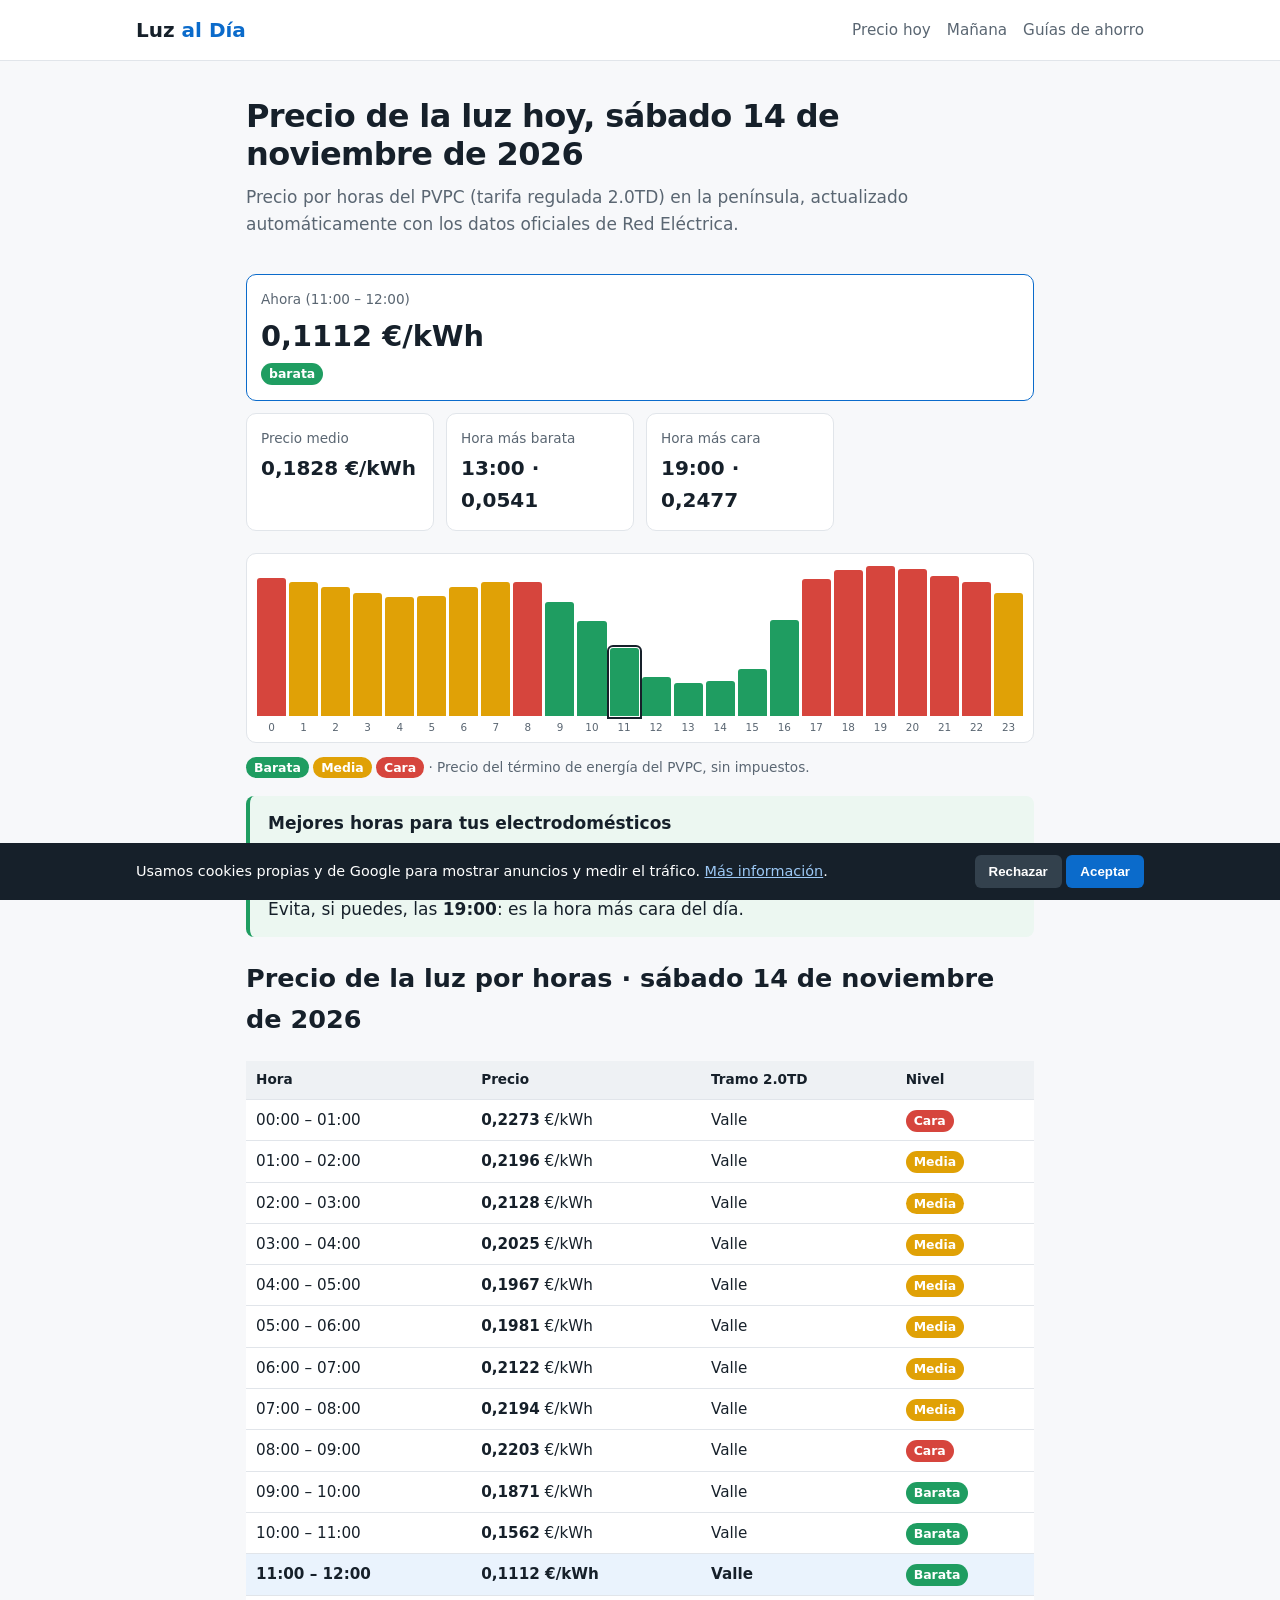
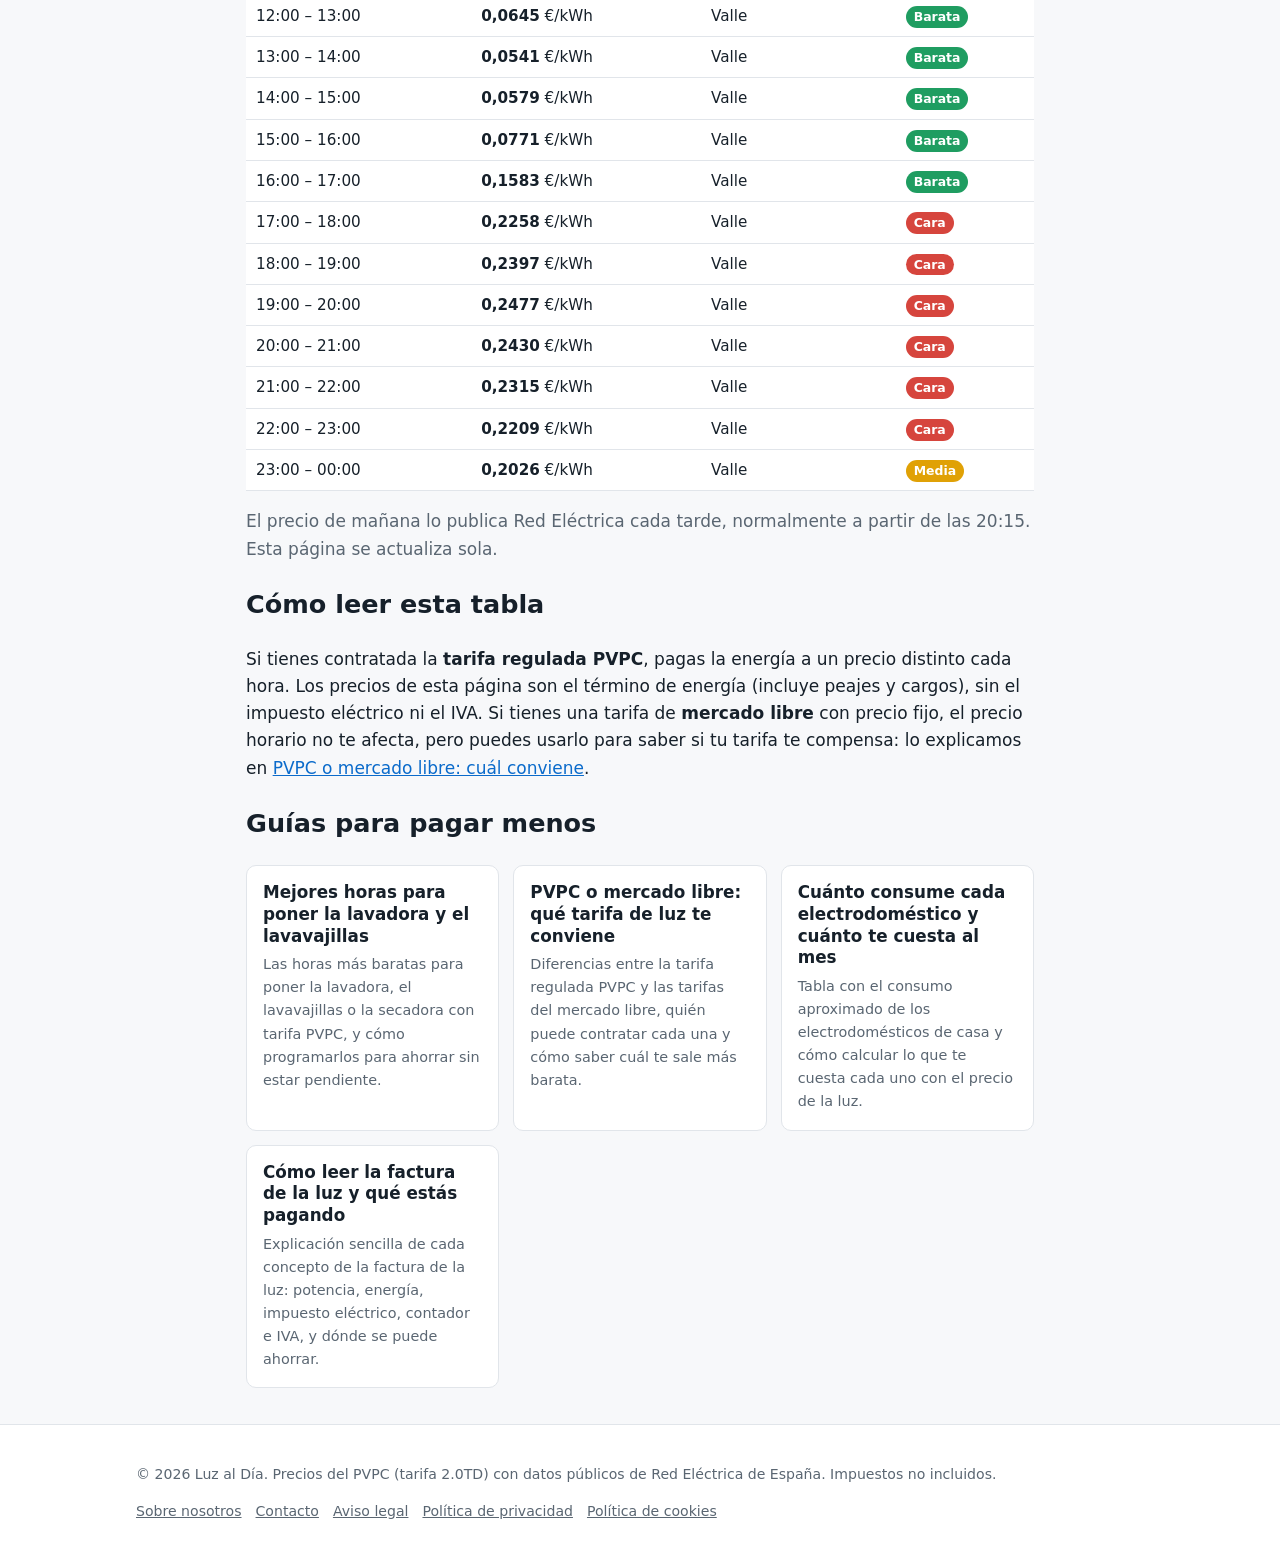
==== commit 44c388de: "Publicar web" ====
--- a/index.html
+++ b/index.html
@@ -1,7 +1,7 @@
 <!doctype html>
 <html lang="es"><head>
 <meta charset="utf-8"><meta name="viewport" content="width=device-width,initial-scale=1">
-<title>Precio de la luz hoy 7 de noviembre por horas | Luz al Día</title><meta name="description" content="Precio de la luz hoy sábado 7 de noviembre de 2026 por horas: hora más barata, más cara y mejores horas para poner la lavadora. PVPC actualizado.">
+<title>Precio de la luz hoy 14 de noviembre por horas | Luz al Día</title><meta name="description" content="Precio de la luz hoy sábado 14 de noviembre de 2026 por horas: hora más barata, más cara y mejores horas para poner la lavadora. PVPC actualizado.">
 <link rel="canonical" href="https://javibda12.github.io/luzaldia/">
 <link rel="stylesheet" href="estilo.css">
 <link rel="icon" href="data:image/svg+xml,<svg xmlns=%22http://www.w3.org/2000/svg%22 viewBox=%220 0 100 100%22><text y=%22.9em%22 font-size=%2290%22>⚡</text></svg>">
@@ -9,24 +9,24 @@
 </head><body>
 <header class="site"><div class="wrap wide"><a class="logo" href="index.html">Luz <span>al Día</span></a><nav><a href="index.html">Precio hoy</a><a href="precio-luz-manana.html">Mañana</a><a href="guias.html">Guías de ahorro</a></nav></div></header>
 <main><section class="hero"><div class="wrap">
-<h1>Precio de la luz hoy, sábado 7 de noviembre de 2026</h1>
+<h1>Precio de la luz hoy, sábado 14 de noviembre de 2026</h1>
 <p>Precio por horas del PVPC (tarifa regulada 2.0TD) en la península, actualizado automáticamente con los datos oficiales de Red Eléctrica.</p>
 </div></section>
 <div class="wrap">
-<div class="stats"><div class="stat big"><span>Ahora (14:00 – 15:00)</span><strong>0,1311 €/kWh</strong><em class="tag barata">barata</em></div>
-<div class="stat"><span>Precio medio</span><strong>0,2056 €/kWh</strong></div>
-<div class="stat"><span>Hora más barata</span><strong>13:00 · 0,1289</strong></div>
-<div class="stat"><span>Hora más cara</span><strong>18:00 · 0,2774</strong></div>
+<div class="stats"><div class="stat big"><span>Ahora (11:00 – 12:00)</span><strong>0,1112 €/kWh</strong><em class="tag barata">barata</em></div>
+<div class="stat"><span>Precio medio</span><strong>0,1828 €/kWh</strong></div>
+<div class="stat"><span>Hora más barata</span><strong>13:00 · 0,0541</strong></div>
+<div class="stat"><span>Hora más cara</span><strong>19:00 · 0,2477</strong></div>
 </div>
-<div class="chart" aria-label="Precio por horas"><div class="bar media" style="height:81%" title="00:00 · 0,2258 €/kWh"><span>0</span></div><div class="bar media" style="height:73%" title="01:00 · 0,2032 €/kWh"><span>1</span></div><div class="bar media" style="height:72%" title="02:00 · 0,1998 €/kWh"><span>2</span></div><div class="bar media" style="height:69%" title="03:00 · 0,1916 €/kWh"><span>3</span></div><div class="bar barata" style="height:68%" title="04:00 · 0,1878 €/kWh"><span>4</span></div><div class="bar media" style="height:68%" title="05:00 · 0,1882 €/kWh"><span>5</span></div><div class="bar media" style="height:75%" title="06:00 · 0,2084 €/kWh"><span>6</span></div><div class="bar cara" style="height:83%" title="07:00 · 0,2293 €/kWh"><span>7</span></div><div class="bar cara" style="height:82%" title="08:00 · 0,2282 €/kWh"><span>8</span></div><div class="bar media" style="height:77%" title="09:00 · 0,2142 €/kWh"><span>9</span></div><div class="bar barata" style="height:62%" title="10:00 · 0,1710 €/kWh"><span>10</span></div><div class="bar barata" style="height:56%" title="11:00 · 0,1547 €/kWh"><span>11</span></div><div class="bar barata" style="height:49%" title="12:00 · 0,1356 €/kWh"><span>12</span></div><div class="bar barata" style="height:46%" title="13:00 · 0,1289 €/kWh"><span>13</span></div><div class="bar barata now" style="height:47%" title="14:00 · 0,1311 €/kWh"><span>14</span></div><div class="bar barata" style="height:56%" title="15:00 · 0,1553 €/kWh"><span>15</span></div><div class="bar barata" style="height:66%" title="16:00 · 0,1843 €/kWh"><span>16</span></div><div class="bar cara" style="height:88%" title="17:00 · 0,2432 €/kWh"><span>17</span></div><div class="bar cara" style="height:100%" title="18:00 · 0,2774 €/kWh"><span>18</span></div><div class="bar cara" style="height:99%" title="19:00 · 0,2737 €/kWh"><span>19</span></div><div class="bar cara" style="height:100%" title="20:00 · 0,2768 €/kWh"><span>20</span></div><div class="bar cara" style="height:99%" title="21:00 · 0,2753 €/kWh"><span>21</span></div><div class="bar cara" style="height:87%" title="22:00 · 0,2424 €/kWh"><span>22</span></div><div class="bar media" style="height:75%" title="23:00 · 0,2091 €/kWh"><span>23</span></div></div>
+<div class="chart" aria-label="Precio por horas"><div class="bar cara" style="height:92%" title="00:00 · 0,2273 €/kWh"><span>0</span></div><div class="bar media" style="height:89%" title="01:00 · 0,2196 €/kWh"><span>1</span></div><div class="bar media" style="height:86%" title="02:00 · 0,2128 €/kWh"><span>2</span></div><div class="bar media" style="height:82%" title="03:00 · 0,2025 €/kWh"><span>3</span></div><div class="bar media" style="height:79%" title="04:00 · 0,1967 €/kWh"><span>4</span></div><div class="bar media" style="height:80%" title="05:00 · 0,1981 €/kWh"><span>5</span></div><div class="bar media" style="height:86%" title="06:00 · 0,2122 €/kWh"><span>6</span></div><div class="bar media" style="height:89%" title="07:00 · 0,2194 €/kWh"><span>7</span></div><div class="bar cara" style="height:89%" title="08:00 · 0,2203 €/kWh"><span>8</span></div><div class="bar barata" style="height:76%" title="09:00 · 0,1871 €/kWh"><span>9</span></div><div class="bar barata" style="height:63%" title="10:00 · 0,1562 €/kWh"><span>10</span></div><div class="bar barata now" style="height:45%" title="11:00 · 0,1112 €/kWh"><span>11</span></div><div class="bar barata" style="height:26%" title="12:00 · 0,0645 €/kWh"><span>12</span></div><div class="bar barata" style="height:22%" title="13:00 · 0,0541 €/kWh"><span>13</span></div><div class="bar barata" style="height:23%" title="14:00 · 0,0579 €/kWh"><span>14</span></div><div class="bar barata" style="height:31%" title="15:00 · 0,0771 €/kWh"><span>15</span></div><div class="bar barata" style="height:64%" title="16:00 · 0,1583 €/kWh"><span>16</span></div><div class="bar cara" style="height:91%" title="17:00 · 0,2258 €/kWh"><span>17</span></div><div class="bar cara" style="height:97%" title="18:00 · 0,2397 €/kWh"><span>18</span></div><div class="bar cara" style="height:100%" title="19:00 · 0,2477 €/kWh"><span>19</span></div><div class="bar cara" style="height:98%" title="20:00 · 0,2430 €/kWh"><span>20</span></div><div class="bar cara" style="height:93%" title="21:00 · 0,2315 €/kWh"><span>21</span></div><div class="bar cara" style="height:89%" title="22:00 · 0,2209 €/kWh"><span>22</span></div><div class="bar media" style="height:82%" title="23:00 · 0,2026 €/kWh"><span>23</span></div></div>
 <p class="legend"><span class="tag barata">Barata</span> <span class="tag media">Media</span> <span class="tag cara">Cara</span> · Precio del término de energía del PVPC, sin impuestos.</p>
 <div class="tip box"><strong>Mejores horas para tus electrodomésticos</strong>
-Lavadora o lavavajillas (2 h): de <b>13:00 a 15:00</b> (media 0,1300 €/kWh).<br>
-Secadora, horno o carga del coche (3 h): de <b>12:00 a 15:00</b> (media 0,1318 €/kWh).<br>
-Evita, si puedes, las <b>18:00</b>: es la hora más cara del día.</div>
+Lavadora o lavavajillas (2 h): de <b>13:00 a 15:00</b> (media 0,0560 €/kWh).<br>
+Secadora, horno o carga del coche (3 h): de <b>12:00 a 15:00</b> (media 0,0588 €/kWh).<br>
+Evita, si puedes, las <b>19:00</b>: es la hora más cara del día.</div>
 <div class="ad-slot"></div>
-<h2>Precio de la luz por horas · sábado 7 de noviembre de 2026</h2>
-<table class="prices"><thead><tr><th>Hora</th><th>Precio</th><th>Tramo 2.0TD</th><th>Nivel</th></tr></thead><tbody><tr class="media"><td>00:00 – 01:00</td><td><strong>0,2258</strong> €/kWh</td><td>Valle</td><td><span class="tag media">Media</span></td></tr><tr class="media"><td>01:00 – 02:00</td><td><strong>0,2032</strong> €/kWh</td><td>Valle</td><td><span class="tag media">Media</span></td></tr><tr class="media"><td>02:00 – 03:00</td><td><strong>0,1998</strong> €/kWh</td><td>Valle</td><td><span class="tag media">Media</span></td></tr><tr class="media"><td>03:00 – 04:00</td><td><strong>0,1916</strong> €/kWh</td><td>Valle</td><td><span class="tag media">Media</span></td></tr><tr class="barata"><td>04:00 – 05:00</td><td><strong>0,1878</strong> €/kWh</td><td>Valle</td><td><span class="tag barata">Barata</span></td></tr><tr class="media"><td>05:00 – 06:00</td><td><strong>0,1882</strong> €/kWh</td><td>Valle</td><td><span class="tag media">Media</span></td></tr><tr class="media"><td>06:00 – 07:00</td><td><strong>0,2084</strong> €/kWh</td><td>Valle</td><td><span class="tag media">Media</span></td></tr><tr class="cara"><td>07:00 – 08:00</td><td><strong>0,2293</strong> €/kWh</td><td>Valle</td><td><span class="tag cara">Cara</span></td></tr><tr class="cara"><td>08:00 – 09:00</td><td><strong>0,2282</strong> €/kWh</td><td>Valle</td><td><span class="tag cara">Cara</span></td></tr><tr class="media"><td>09:00 – 10:00</td><td><strong>0,2142</strong> €/kWh</td><td>Valle</td><td><span class="tag media">Media</span></td></tr><tr class="barata"><td>10:00 – 11:00</td><td><strong>0,1710</strong> €/kWh</td><td>Valle</td><td><span class="tag barata">Barata</span></td></tr><tr class="barata"><td>11:00 – 12:00</td><td><strong>0,1547</strong> €/kWh</td><td>Valle</td><td><span class="tag barata">Barata</span></td></tr><tr class="barata"><td>12:00 – 13:00</td><td><strong>0,1356</strong> €/kWh</td><td>Valle</td><td><span class="tag barata">Barata</span></td></tr><tr class="barata"><td>13:00 – 14:00</td><td><strong>0,1289</strong> €/kWh</td><td>Valle</td><td><span class="tag barata">Barata</span></td></tr><tr class="barata now"><td>14:00 – 15:00</td><td><strong>0,1311</strong> €/kWh</td><td>Valle</td><td><span class="tag barata">Barata</span></td></tr><tr class="barata"><td>15:00 – 16:00</td><td><strong>0,1553</strong> €/kWh</td><td>Valle</td><td><span class="tag barata">Barata</span></td></tr><tr class="barata"><td>16:00 – 17:00</td><td><strong>0,1843</strong> €/kWh</td><td>Valle</td><td><span class="tag barata">Barata</span></td></tr><tr class="cara"><td>17:00 – 18:00</td><td><strong>0,2432</strong> €/kWh</td><td>Valle</td><td><span class="tag cara">Cara</span></td></tr><tr class="cara"><td>18:00 – 19:00</td><td><strong>0,2774</strong> €/kWh</td><td>Valle</td><td><span class="tag cara">Cara</span></td></tr><tr class="cara"><td>19:00 – 20:00</td><td><strong>0,2737</strong> €/kWh</td><td>Valle</td><td><span class="tag cara">Cara</span></td></tr><tr class="cara"><td>20:00 – 21:00</td><td><strong>0,2768</strong> €/kWh</td><td>Valle</td><td><span class="tag cara">Cara</span></td></tr><tr class="cara"><td>21:00 – 22:00</td><td><strong>0,2753</strong> €/kWh</td><td>Valle</td><td><span class="tag cara">Cara</span></td></tr><tr class="cara"><td>22:00 – 23:00</td><td><strong>0,2424</strong> €/kWh</td><td>Valle</td><td><span class="tag cara">Cara</span></td></tr><tr class="media"><td>23:00 – 00:00</td><td><strong>0,2091</strong> €/kWh</td><td>Valle</td><td><span class="tag media">Media</span></td></tr></tbody></table>
+<h2>Precio de la luz por horas · sábado 14 de noviembre de 2026</h2>
+<table class="prices"><thead><tr><th>Hora</th><th>Precio</th><th>Tramo 2.0TD</th><th>Nivel</th></tr></thead><tbody><tr class="cara"><td>00:00 – 01:00</td><td><strong>0,2273</strong> €/kWh</td><td>Valle</td><td><span class="tag cara">Cara</span></td></tr><tr class="media"><td>01:00 – 02:00</td><td><strong>0,2196</strong> €/kWh</td><td>Valle</td><td><span class="tag media">Media</span></td></tr><tr class="media"><td>02:00 – 03:00</td><td><strong>0,2128</strong> €/kWh</td><td>Valle</td><td><span class="tag media">Media</span></td></tr><tr class="media"><td>03:00 – 04:00</td><td><strong>0,2025</strong> €/kWh</td><td>Valle</td><td><span class="tag media">Media</span></td></tr><tr class="media"><td>04:00 – 05:00</td><td><strong>0,1967</strong> €/kWh</td><td>Valle</td><td><span class="tag media">Media</span></td></tr><tr class="media"><td>05:00 – 06:00</td><td><strong>0,1981</strong> €/kWh</td><td>Valle</td><td><span class="tag media">Media</span></td></tr><tr class="media"><td>06:00 – 07:00</td><td><strong>0,2122</strong> €/kWh</td><td>Valle</td><td><span class="tag media">Media</span></td></tr><tr class="media"><td>07:00 – 08:00</td><td><strong>0,2194</strong> €/kWh</td><td>Valle</td><td><span class="tag media">Media</span></td></tr><tr class="cara"><td>08:00 – 09:00</td><td><strong>0,2203</strong> €/kWh</td><td>Valle</td><td><span class="tag cara">Cara</span></td></tr><tr class="barata"><td>09:00 – 10:00</td><td><strong>0,1871</strong> €/kWh</td><td>Valle</td><td><span class="tag barata">Barata</span></td></tr><tr class="barata"><td>10:00 – 11:00</td><td><strong>0,1562</strong> €/kWh</td><td>Valle</td><td><span class="tag barata">Barata</span></td></tr><tr class="barata now"><td>11:00 – 12:00</td><td><strong>0,1112</strong> €/kWh</td><td>Valle</td><td><span class="tag barata">Barata</span></td></tr><tr class="barata"><td>12:00 – 13:00</td><td><strong>0,0645</strong> €/kWh</td><td>Valle</td><td><span class="tag barata">Barata</span></td></tr><tr class="barata"><td>13:00 – 14:00</td><td><strong>0,0541</strong> €/kWh</td><td>Valle</td><td><span class="tag barata">Barata</span></td></tr><tr class="barata"><td>14:00 – 15:00</td><td><strong>0,0579</strong> €/kWh</td><td>Valle</td><td><span class="tag barata">Barata</span></td></tr><tr class="barata"><td>15:00 – 16:00</td><td><strong>0,0771</strong> €/kWh</td><td>Valle</td><td><span class="tag barata">Barata</span></td></tr><tr class="barata"><td>16:00 – 17:00</td><td><strong>0,1583</strong> €/kWh</td><td>Valle</td><td><span class="tag barata">Barata</span></td></tr><tr class="cara"><td>17:00 – 18:00</td><td><strong>0,2258</strong> €/kWh</td><td>Valle</td><td><span class="tag cara">Cara</span></td></tr><tr class="cara"><td>18:00 – 19:00</td><td><strong>0,2397</strong> €/kWh</td><td>Valle</td><td><span class="tag cara">Cara</span></td></tr><tr class="cara"><td>19:00 – 20:00</td><td><strong>0,2477</strong> €/kWh</td><td>Valle</td><td><span class="tag cara">Cara</span></td></tr><tr class="cara"><td>20:00 – 21:00</td><td><strong>0,2430</strong> €/kWh</td><td>Valle</td><td><span class="tag cara">Cara</span></td></tr><tr class="cara"><td>21:00 – 22:00</td><td><strong>0,2315</strong> €/kWh</td><td>Valle</td><td><span class="tag cara">Cara</span></td></tr><tr class="cara"><td>22:00 – 23:00</td><td><strong>0,2209</strong> €/kWh</td><td>Valle</td><td><span class="tag cara">Cara</span></td></tr><tr class="media"><td>23:00 – 00:00</td><td><strong>0,2026</strong> €/kWh</td><td>Valle</td><td><span class="tag media">Media</span></td></tr></tbody></table>
 <p class="muted">El precio de mañana lo publica Red Eléctrica cada tarde, normalmente a partir de las 20:15. Esta página se actualiza sola.</p>
 <h2>Cómo leer esta tabla</h2>
 <p>Si tienes contratada la <strong>tarifa regulada PVPC</strong>, pagas la energía a un precio distinto cada hora. Los precios de esta página son el término de energía (incluye peajes y cargos), sin el impuesto eléctrico ni el IVA. Si tienes una tarifa de <strong>mercado libre</strong> con precio fijo, el precio horario no te afecta, pero puedes usarlo para saber si tu tarifa te compensa: lo explicamos en <a href="pvpc-o-mercado-libre.html">PVPC o mercado libre: cuál conviene</a>.</p>
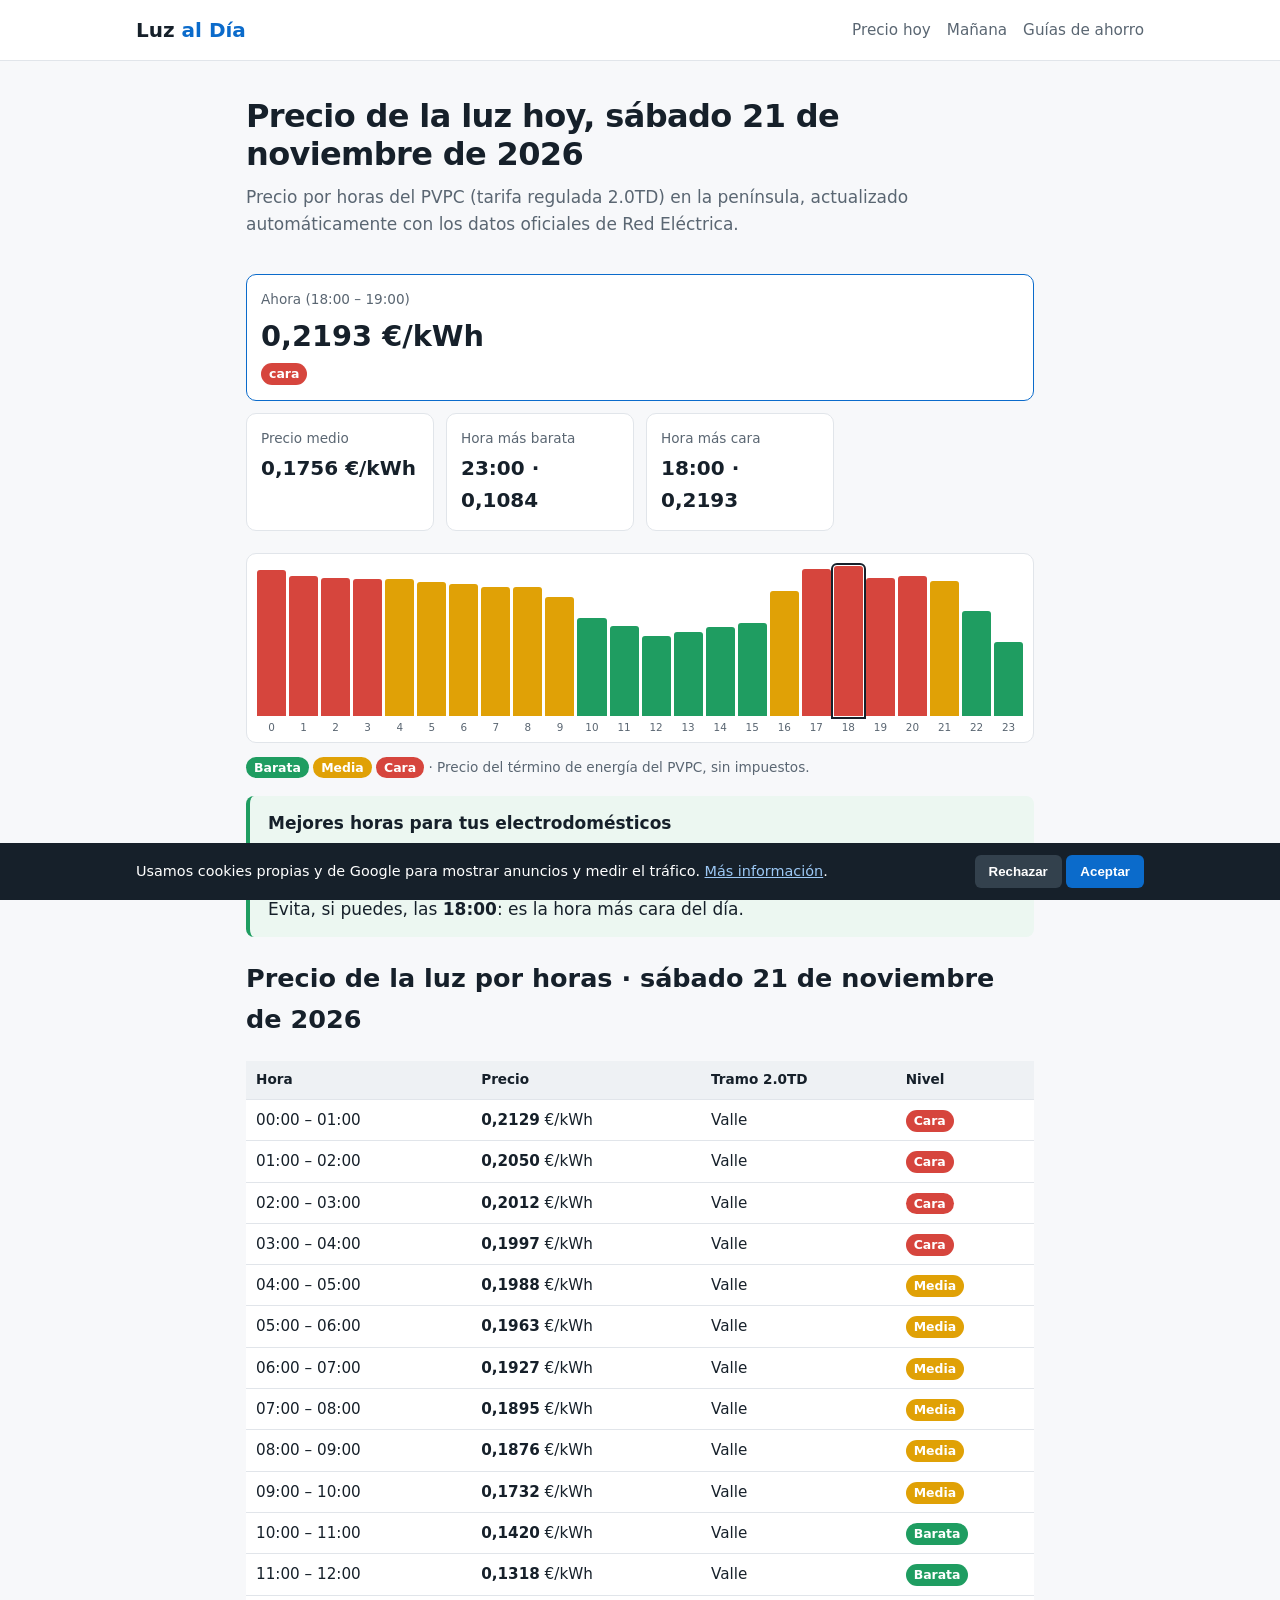
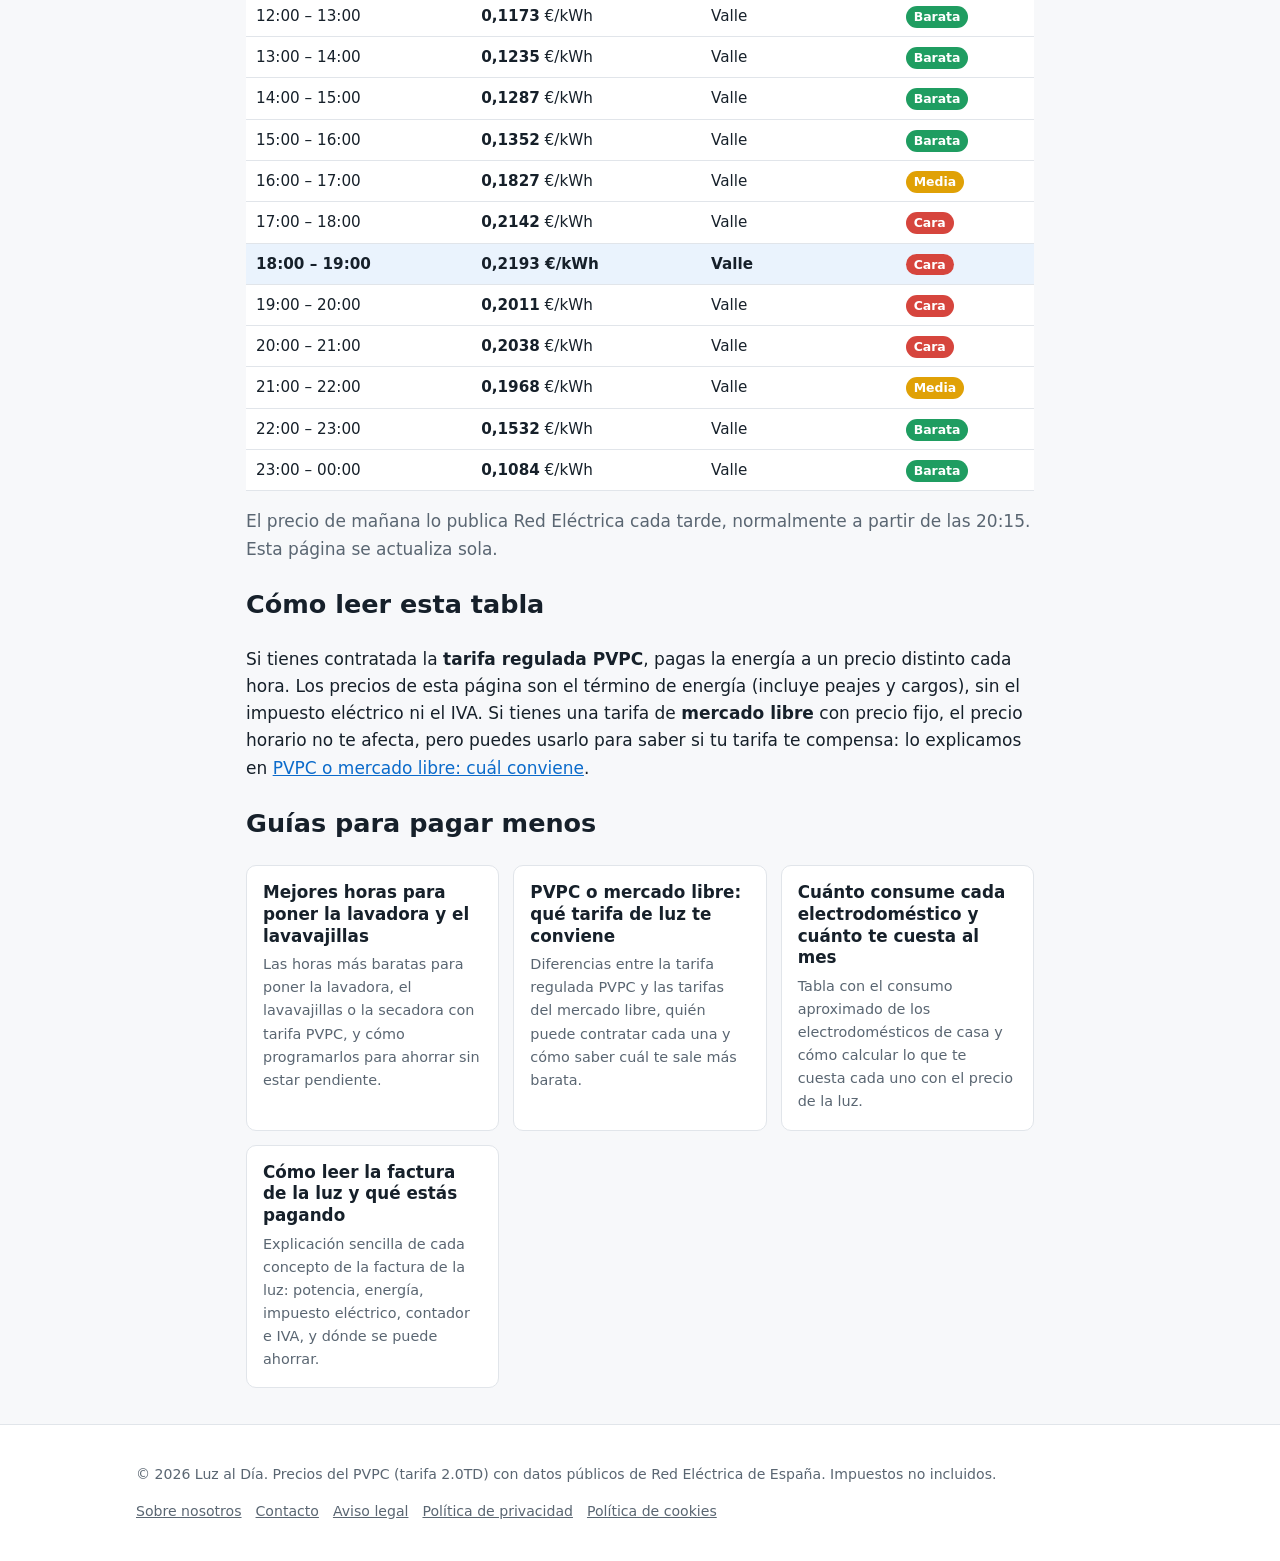
==== commit b3d3e84e: "Publicar web" ====
--- a/index.html
+++ b/index.html
@@ -1,32 +1,32 @@
 <!doctype html>
 <html lang="es"><head>
 <meta charset="utf-8"><meta name="viewport" content="width=device-width,initial-scale=1">
-<title>Precio de la luz hoy 14 de noviembre por horas | Luz al Día</title><meta name="description" content="Precio de la luz hoy sábado 14 de noviembre de 2026 por horas: hora más barata, más cara y mejores horas para poner la lavadora. PVPC actualizado.">
+<title>Precio de la luz hoy 21 de noviembre por horas | Luz al Día</title><meta name="description" content="Precio de la luz hoy sábado 21 de noviembre de 2026 por horas: hora más barata, más cara y mejores horas para poner la lavadora. PVPC actualizado.">
 <link rel="canonical" href="https://javibda12.github.io/luzaldia/">
 <link rel="stylesheet" href="estilo.css">
 <link rel="icon" href="data:image/svg+xml,<svg xmlns=%22http://www.w3.org/2000/svg%22 viewBox=%220 0 100 100%22><text y=%22.9em%22 font-size=%2290%22>⚡</text></svg>">
-<script type="application/ld+json">{"@context":"https://schema.org","@type":"FAQPage","mainEntity":[{"@type":"Question","name":"¿A qué hora es más barata la luz hoy?","acceptedAnswer":{"@type":"Answer","text":"Hoy la hora más barata es a las 13:00."}},{"@type":"Question","name":"¿Cuándo se publica el precio de la luz de mañana?","acceptedAnswer":{"@type":"Answer","text":"Red Eléctrica publica los precios del día siguiente cada tarde, normalmente a partir de las 20:15."}}]}</script><!-- AdSense: define ADSENSE_CLIENT cuando te aprueben -->
+<script type="application/ld+json">{"@context":"https://schema.org","@type":"FAQPage","mainEntity":[{"@type":"Question","name":"¿A qué hora es más barata la luz hoy?","acceptedAnswer":{"@type":"Answer","text":"Hoy la hora más barata es a las 23:00."}},{"@type":"Question","name":"¿Cuándo se publica el precio de la luz de mañana?","acceptedAnswer":{"@type":"Answer","text":"Red Eléctrica publica los precios del día siguiente cada tarde, normalmente a partir de las 20:15."}}]}</script><!-- AdSense: define ADSENSE_CLIENT cuando te aprueben -->
 </head><body>
 <header class="site"><div class="wrap wide"><a class="logo" href="index.html">Luz <span>al Día</span></a><nav><a href="index.html">Precio hoy</a><a href="precio-luz-manana.html">Mañana</a><a href="guias.html">Guías de ahorro</a></nav></div></header>
 <main><section class="hero"><div class="wrap">
-<h1>Precio de la luz hoy, sábado 14 de noviembre de 2026</h1>
+<h1>Precio de la luz hoy, sábado 21 de noviembre de 2026</h1>
 <p>Precio por horas del PVPC (tarifa regulada 2.0TD) en la península, actualizado automáticamente con los datos oficiales de Red Eléctrica.</p>
 </div></section>
 <div class="wrap">
-<div class="stats"><div class="stat big"><span>Ahora (11:00 – 12:00)</span><strong>0,1112 €/kWh</strong><em class="tag barata">barata</em></div>
-<div class="stat"><span>Precio medio</span><strong>0,1828 €/kWh</strong></div>
-<div class="stat"><span>Hora más barata</span><strong>13:00 · 0,0541</strong></div>
-<div class="stat"><span>Hora más cara</span><strong>19:00 · 0,2477</strong></div>
+<div class="stats"><div class="stat big"><span>Ahora (18:00 – 19:00)</span><strong>0,2193 €/kWh</strong><em class="tag cara">cara</em></div>
+<div class="stat"><span>Precio medio</span><strong>0,1756 €/kWh</strong></div>
+<div class="stat"><span>Hora más barata</span><strong>23:00 · 0,1084</strong></div>
+<div class="stat"><span>Hora más cara</span><strong>18:00 · 0,2193</strong></div>
 </div>
-<div class="chart" aria-label="Precio por horas"><div class="bar cara" style="height:92%" title="00:00 · 0,2273 €/kWh"><span>0</span></div><div class="bar media" style="height:89%" title="01:00 · 0,2196 €/kWh"><span>1</span></div><div class="bar media" style="height:86%" title="02:00 · 0,2128 €/kWh"><span>2</span></div><div class="bar media" style="height:82%" title="03:00 · 0,2025 €/kWh"><span>3</span></div><div class="bar media" style="height:79%" title="04:00 · 0,1967 €/kWh"><span>4</span></div><div class="bar media" style="height:80%" title="05:00 · 0,1981 €/kWh"><span>5</span></div><div class="bar media" style="height:86%" title="06:00 · 0,2122 €/kWh"><span>6</span></div><div class="bar media" style="height:89%" title="07:00 · 0,2194 €/kWh"><span>7</span></div><div class="bar cara" style="height:89%" title="08:00 · 0,2203 €/kWh"><span>8</span></div><div class="bar barata" style="height:76%" title="09:00 · 0,1871 €/kWh"><span>9</span></div><div class="bar barata" style="height:63%" title="10:00 · 0,1562 €/kWh"><span>10</span></div><div class="bar barata now" style="height:45%" title="11:00 · 0,1112 €/kWh"><span>11</span></div><div class="bar barata" style="height:26%" title="12:00 · 0,0645 €/kWh"><span>12</span></div><div class="bar barata" style="height:22%" title="13:00 · 0,0541 €/kWh"><span>13</span></div><div class="bar barata" style="height:23%" title="14:00 · 0,0579 €/kWh"><span>14</span></div><div class="bar barata" style="height:31%" title="15:00 · 0,0771 €/kWh"><span>15</span></div><div class="bar barata" style="height:64%" title="16:00 · 0,1583 €/kWh"><span>16</span></div><div class="bar cara" style="height:91%" title="17:00 · 0,2258 €/kWh"><span>17</span></div><div class="bar cara" style="height:97%" title="18:00 · 0,2397 €/kWh"><span>18</span></div><div class="bar cara" style="height:100%" title="19:00 · 0,2477 €/kWh"><span>19</span></div><div class="bar cara" style="height:98%" title="20:00 · 0,2430 €/kWh"><span>20</span></div><div class="bar cara" style="height:93%" title="21:00 · 0,2315 €/kWh"><span>21</span></div><div class="bar cara" style="height:89%" title="22:00 · 0,2209 €/kWh"><span>22</span></div><div class="bar media" style="height:82%" title="23:00 · 0,2026 €/kWh"><span>23</span></div></div>
+<div class="chart" aria-label="Precio por horas"><div class="bar cara" style="height:97%" title="00:00 · 0,2129 €/kWh"><span>0</span></div><div class="bar cara" style="height:93%" title="01:00 · 0,2050 €/kWh"><span>1</span></div><div class="bar cara" style="height:92%" title="02:00 · 0,2012 €/kWh"><span>2</span></div><div class="bar cara" style="height:91%" title="03:00 · 0,1997 €/kWh"><span>3</span></div><div class="bar media" style="height:91%" title="04:00 · 0,1988 €/kWh"><span>4</span></div><div class="bar media" style="height:89%" title="05:00 · 0,1963 €/kWh"><span>5</span></div><div class="bar media" style="height:88%" title="06:00 · 0,1927 €/kWh"><span>6</span></div><div class="bar media" style="height:86%" title="07:00 · 0,1895 €/kWh"><span>7</span></div><div class="bar media" style="height:86%" title="08:00 · 0,1876 €/kWh"><span>8</span></div><div class="bar media" style="height:79%" title="09:00 · 0,1732 €/kWh"><span>9</span></div><div class="bar barata" style="height:65%" title="10:00 · 0,1420 €/kWh"><span>10</span></div><div class="bar barata" style="height:60%" title="11:00 · 0,1318 €/kWh"><span>11</span></div><div class="bar barata" style="height:53%" title="12:00 · 0,1173 €/kWh"><span>12</span></div><div class="bar barata" style="height:56%" title="13:00 · 0,1235 €/kWh"><span>13</span></div><div class="bar barata" style="height:59%" title="14:00 · 0,1287 €/kWh"><span>14</span></div><div class="bar barata" style="height:62%" title="15:00 · 0,1352 €/kWh"><span>15</span></div><div class="bar media" style="height:83%" title="16:00 · 0,1827 €/kWh"><span>16</span></div><div class="bar cara" style="height:98%" title="17:00 · 0,2142 €/kWh"><span>17</span></div><div class="bar cara now" style="height:100%" title="18:00 · 0,2193 €/kWh"><span>18</span></div><div class="bar cara" style="height:92%" title="19:00 · 0,2011 €/kWh"><span>19</span></div><div class="bar cara" style="height:93%" title="20:00 · 0,2038 €/kWh"><span>20</span></div><div class="bar media" style="height:90%" title="21:00 · 0,1968 €/kWh"><span>21</span></div><div class="bar barata" style="height:70%" title="22:00 · 0,1532 €/kWh"><span>22</span></div><div class="bar barata" style="height:49%" title="23:00 · 0,1084 €/kWh"><span>23</span></div></div>
 <p class="legend"><span class="tag barata">Barata</span> <span class="tag media">Media</span> <span class="tag cara">Cara</span> · Precio del término de energía del PVPC, sin impuestos.</p>
 <div class="tip box"><strong>Mejores horas para tus electrodomésticos</strong>
-Lavadora o lavavajillas (2 h): de <b>13:00 a 15:00</b> (media 0,0560 €/kWh).<br>
-Secadora, horno o carga del coche (3 h): de <b>12:00 a 15:00</b> (media 0,0588 €/kWh).<br>
-Evita, si puedes, las <b>19:00</b>: es la hora más cara del día.</div>
+Lavadora o lavavajillas (2 h): de <b>12:00 a 14:00</b> (media 0,1204 €/kWh).<br>
+Secadora, horno o carga del coche (3 h): de <b>12:00 a 15:00</b> (media 0,1232 €/kWh).<br>
+Evita, si puedes, las <b>18:00</b>: es la hora más cara del día.</div>
 <div class="ad-slot"></div>
-<h2>Precio de la luz por horas · sábado 14 de noviembre de 2026</h2>
-<table class="prices"><thead><tr><th>Hora</th><th>Precio</th><th>Tramo 2.0TD</th><th>Nivel</th></tr></thead><tbody><tr class="cara"><td>00:00 – 01:00</td><td><strong>0,2273</strong> €/kWh</td><td>Valle</td><td><span class="tag cara">Cara</span></td></tr><tr class="media"><td>01:00 – 02:00</td><td><strong>0,2196</strong> €/kWh</td><td>Valle</td><td><span class="tag media">Media</span></td></tr><tr class="media"><td>02:00 – 03:00</td><td><strong>0,2128</strong> €/kWh</td><td>Valle</td><td><span class="tag media">Media</span></td></tr><tr class="media"><td>03:00 – 04:00</td><td><strong>0,2025</strong> €/kWh</td><td>Valle</td><td><span class="tag media">Media</span></td></tr><tr class="media"><td>04:00 – 05:00</td><td><strong>0,1967</strong> €/kWh</td><td>Valle</td><td><span class="tag media">Media</span></td></tr><tr class="media"><td>05:00 – 06:00</td><td><strong>0,1981</strong> €/kWh</td><td>Valle</td><td><span class="tag media">Media</span></td></tr><tr class="media"><td>06:00 – 07:00</td><td><strong>0,2122</strong> €/kWh</td><td>Valle</td><td><span class="tag media">Media</span></td></tr><tr class="media"><td>07:00 – 08:00</td><td><strong>0,2194</strong> €/kWh</td><td>Valle</td><td><span class="tag media">Media</span></td></tr><tr class="cara"><td>08:00 – 09:00</td><td><strong>0,2203</strong> €/kWh</td><td>Valle</td><td><span class="tag cara">Cara</span></td></tr><tr class="barata"><td>09:00 – 10:00</td><td><strong>0,1871</strong> €/kWh</td><td>Valle</td><td><span class="tag barata">Barata</span></td></tr><tr class="barata"><td>10:00 – 11:00</td><td><strong>0,1562</strong> €/kWh</td><td>Valle</td><td><span class="tag barata">Barata</span></td></tr><tr class="barata now"><td>11:00 – 12:00</td><td><strong>0,1112</strong> €/kWh</td><td>Valle</td><td><span class="tag barata">Barata</span></td></tr><tr class="barata"><td>12:00 – 13:00</td><td><strong>0,0645</strong> €/kWh</td><td>Valle</td><td><span class="tag barata">Barata</span></td></tr><tr class="barata"><td>13:00 – 14:00</td><td><strong>0,0541</strong> €/kWh</td><td>Valle</td><td><span class="tag barata">Barata</span></td></tr><tr class="barata"><td>14:00 – 15:00</td><td><strong>0,0579</strong> €/kWh</td><td>Valle</td><td><span class="tag barata">Barata</span></td></tr><tr class="barata"><td>15:00 – 16:00</td><td><strong>0,0771</strong> €/kWh</td><td>Valle</td><td><span class="tag barata">Barata</span></td></tr><tr class="barata"><td>16:00 – 17:00</td><td><strong>0,1583</strong> €/kWh</td><td>Valle</td><td><span class="tag barata">Barata</span></td></tr><tr class="cara"><td>17:00 – 18:00</td><td><strong>0,2258</strong> €/kWh</td><td>Valle</td><td><span class="tag cara">Cara</span></td></tr><tr class="cara"><td>18:00 – 19:00</td><td><strong>0,2397</strong> €/kWh</td><td>Valle</td><td><span class="tag cara">Cara</span></td></tr><tr class="cara"><td>19:00 – 20:00</td><td><strong>0,2477</strong> €/kWh</td><td>Valle</td><td><span class="tag cara">Cara</span></td></tr><tr class="cara"><td>20:00 – 21:00</td><td><strong>0,2430</strong> €/kWh</td><td>Valle</td><td><span class="tag cara">Cara</span></td></tr><tr class="cara"><td>21:00 – 22:00</td><td><strong>0,2315</strong> €/kWh</td><td>Valle</td><td><span class="tag cara">Cara</span></td></tr><tr class="cara"><td>22:00 – 23:00</td><td><strong>0,2209</strong> €/kWh</td><td>Valle</td><td><span class="tag cara">Cara</span></td></tr><tr class="media"><td>23:00 – 00:00</td><td><strong>0,2026</strong> €/kWh</td><td>Valle</td><td><span class="tag media">Media</span></td></tr></tbody></table>
+<h2>Precio de la luz por horas · sábado 21 de noviembre de 2026</h2>
+<table class="prices"><thead><tr><th>Hora</th><th>Precio</th><th>Tramo 2.0TD</th><th>Nivel</th></tr></thead><tbody><tr class="cara"><td>00:00 – 01:00</td><td><strong>0,2129</strong> €/kWh</td><td>Valle</td><td><span class="tag cara">Cara</span></td></tr><tr class="cara"><td>01:00 – 02:00</td><td><strong>0,2050</strong> €/kWh</td><td>Valle</td><td><span class="tag cara">Cara</span></td></tr><tr class="cara"><td>02:00 – 03:00</td><td><strong>0,2012</strong> €/kWh</td><td>Valle</td><td><span class="tag cara">Cara</span></td></tr><tr class="cara"><td>03:00 – 04:00</td><td><strong>0,1997</strong> €/kWh</td><td>Valle</td><td><span class="tag cara">Cara</span></td></tr><tr class="media"><td>04:00 – 05:00</td><td><strong>0,1988</strong> €/kWh</td><td>Valle</td><td><span class="tag media">Media</span></td></tr><tr class="media"><td>05:00 – 06:00</td><td><strong>0,1963</strong> €/kWh</td><td>Valle</td><td><span class="tag media">Media</span></td></tr><tr class="media"><td>06:00 – 07:00</td><td><strong>0,1927</strong> €/kWh</td><td>Valle</td><td><span class="tag media">Media</span></td></tr><tr class="media"><td>07:00 – 08:00</td><td><strong>0,1895</strong> €/kWh</td><td>Valle</td><td><span class="tag media">Media</span></td></tr><tr class="media"><td>08:00 – 09:00</td><td><strong>0,1876</strong> €/kWh</td><td>Valle</td><td><span class="tag media">Media</span></td></tr><tr class="media"><td>09:00 – 10:00</td><td><strong>0,1732</strong> €/kWh</td><td>Valle</td><td><span class="tag media">Media</span></td></tr><tr class="barata"><td>10:00 – 11:00</td><td><strong>0,1420</strong> €/kWh</td><td>Valle</td><td><span class="tag barata">Barata</span></td></tr><tr class="barata"><td>11:00 – 12:00</td><td><strong>0,1318</strong> €/kWh</td><td>Valle</td><td><span class="tag barata">Barata</span></td></tr><tr class="barata"><td>12:00 – 13:00</td><td><strong>0,1173</strong> €/kWh</td><td>Valle</td><td><span class="tag barata">Barata</span></td></tr><tr class="barata"><td>13:00 – 14:00</td><td><strong>0,1235</strong> €/kWh</td><td>Valle</td><td><span class="tag barata">Barata</span></td></tr><tr class="barata"><td>14:00 – 15:00</td><td><strong>0,1287</strong> €/kWh</td><td>Valle</td><td><span class="tag barata">Barata</span></td></tr><tr class="barata"><td>15:00 – 16:00</td><td><strong>0,1352</strong> €/kWh</td><td>Valle</td><td><span class="tag barata">Barata</span></td></tr><tr class="media"><td>16:00 – 17:00</td><td><strong>0,1827</strong> €/kWh</td><td>Valle</td><td><span class="tag media">Media</span></td></tr><tr class="cara"><td>17:00 – 18:00</td><td><strong>0,2142</strong> €/kWh</td><td>Valle</td><td><span class="tag cara">Cara</span></td></tr><tr class="cara now"><td>18:00 – 19:00</td><td><strong>0,2193</strong> €/kWh</td><td>Valle</td><td><span class="tag cara">Cara</span></td></tr><tr class="cara"><td>19:00 – 20:00</td><td><strong>0,2011</strong> €/kWh</td><td>Valle</td><td><span class="tag cara">Cara</span></td></tr><tr class="cara"><td>20:00 – 21:00</td><td><strong>0,2038</strong> €/kWh</td><td>Valle</td><td><span class="tag cara">Cara</span></td></tr><tr class="media"><td>21:00 – 22:00</td><td><strong>0,1968</strong> €/kWh</td><td>Valle</td><td><span class="tag media">Media</span></td></tr><tr class="barata"><td>22:00 – 23:00</td><td><strong>0,1532</strong> €/kWh</td><td>Valle</td><td><span class="tag barata">Barata</span></td></tr><tr class="barata"><td>23:00 – 00:00</td><td><strong>0,1084</strong> €/kWh</td><td>Valle</td><td><span class="tag barata">Barata</span></td></tr></tbody></table>
 <p class="muted">El precio de mañana lo publica Red Eléctrica cada tarde, normalmente a partir de las 20:15. Esta página se actualiza sola.</p>
 <h2>Cómo leer esta tabla</h2>
 <p>Si tienes contratada la <strong>tarifa regulada PVPC</strong>, pagas la energía a un precio distinto cada hora. Los precios de esta página son el término de energía (incluye peajes y cargos), sin el impuesto eléctrico ni el IVA. Si tienes una tarifa de <strong>mercado libre</strong> con precio fijo, el precio horario no te afecta, pero puedes usarlo para saber si tu tarifa te compensa: lo explicamos en <a href="pvpc-o-mercado-libre.html">PVPC o mercado libre: cuál conviene</a>.</p>
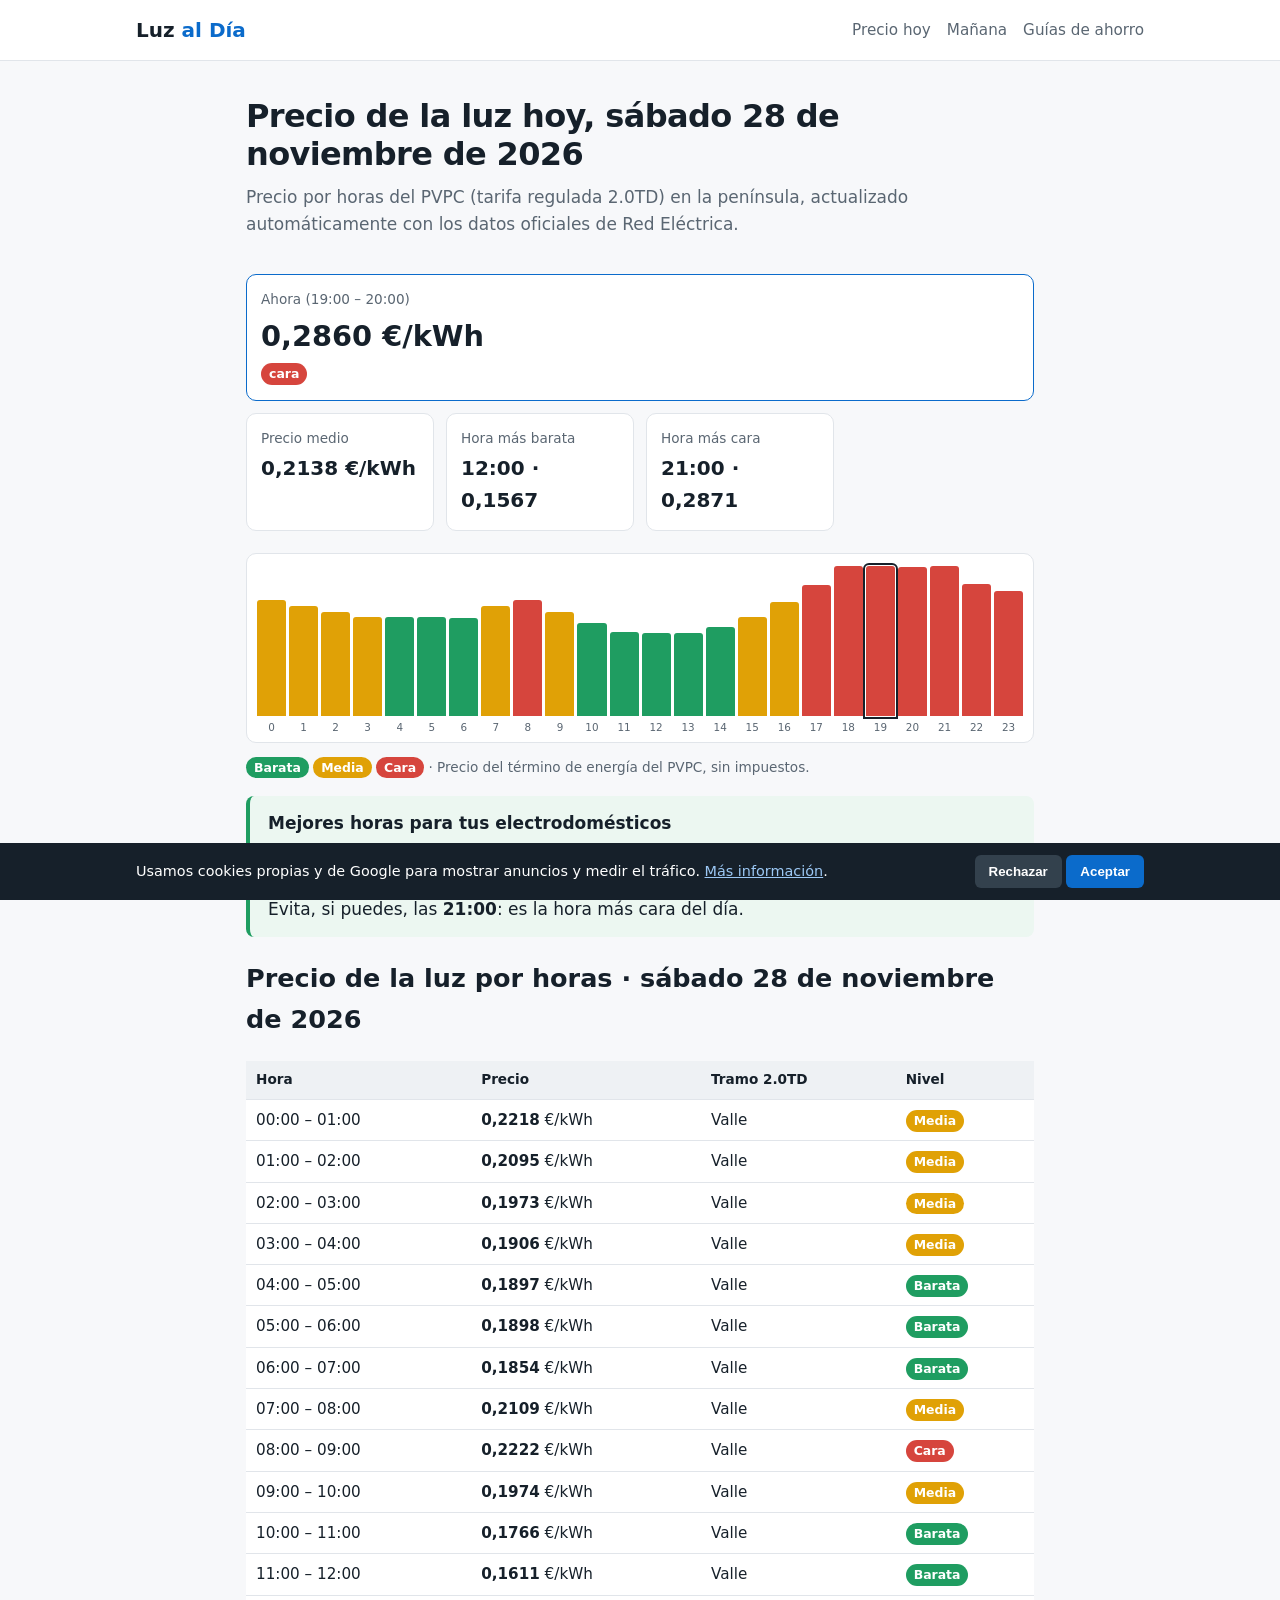
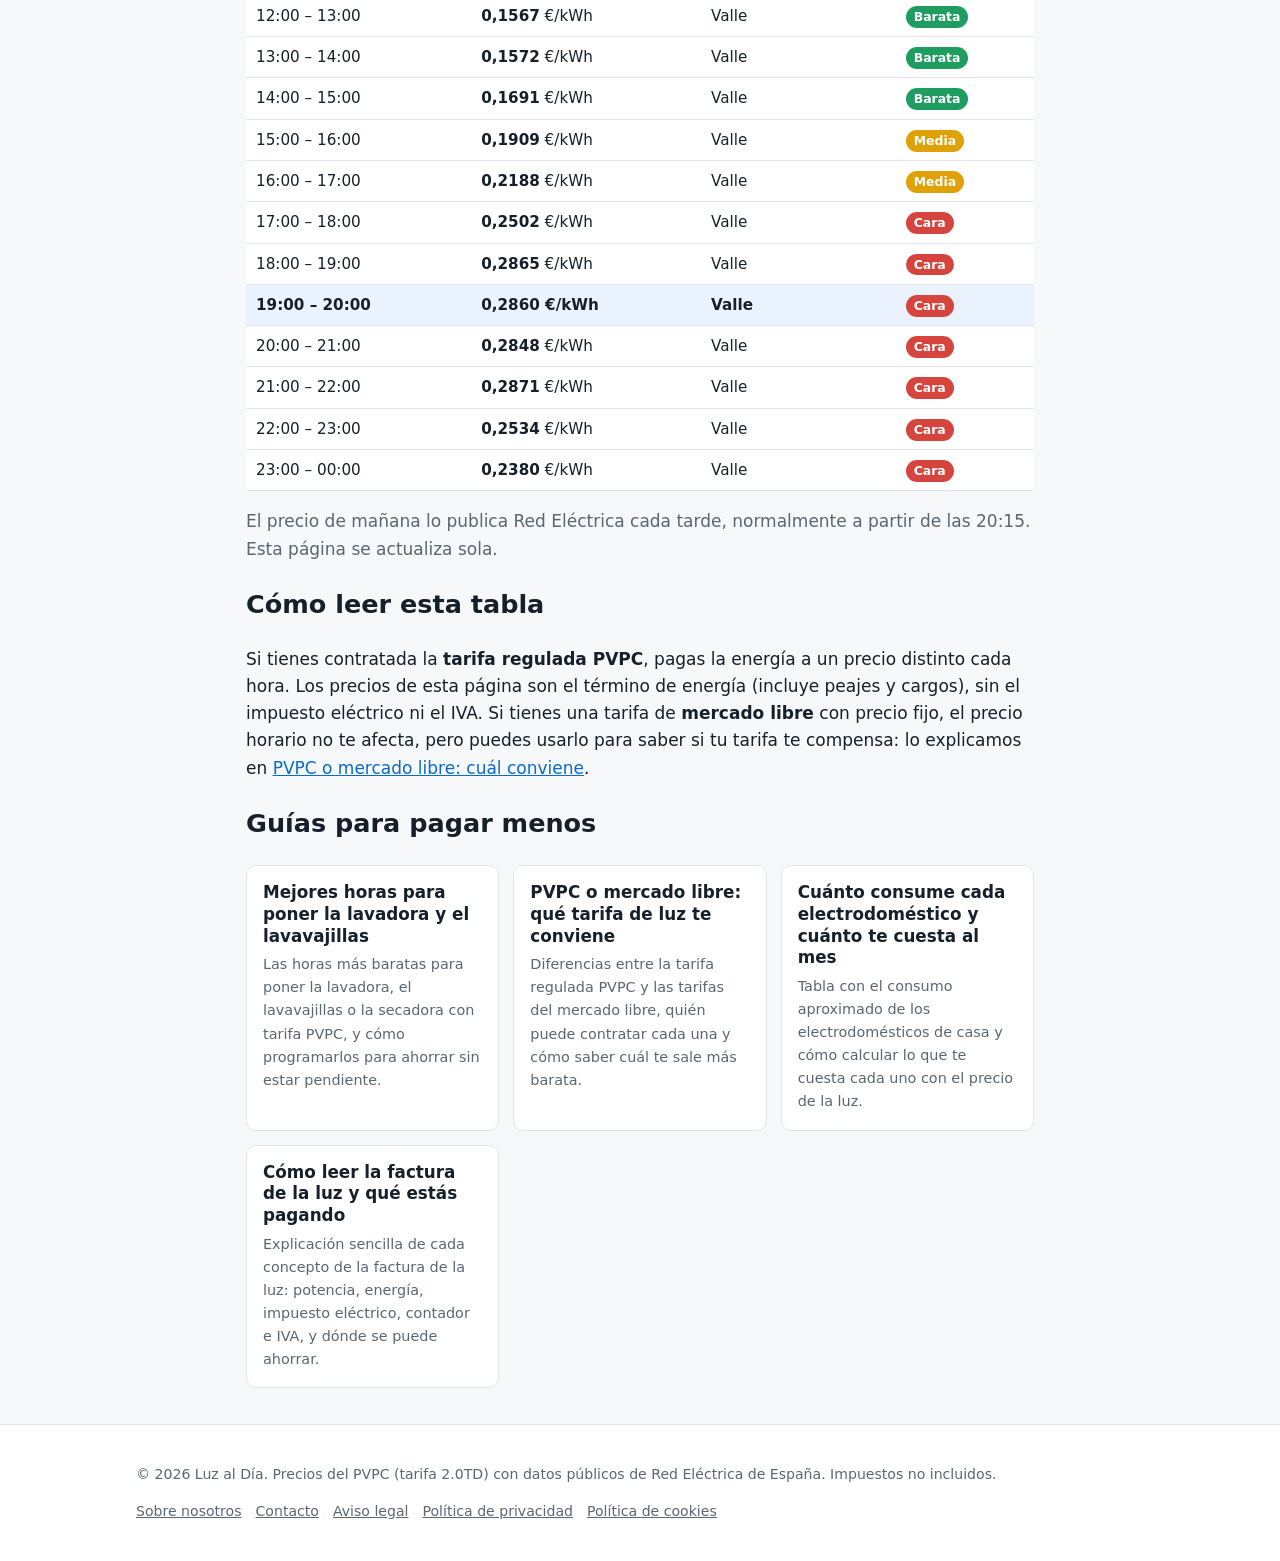
==== commit 3665bd1f: "Publicar web" ====
--- a/index.html
+++ b/index.html
@@ -1,32 +1,32 @@
 <!doctype html>
 <html lang="es"><head>
 <meta charset="utf-8"><meta name="viewport" content="width=device-width,initial-scale=1">
-<title>Precio de la luz hoy 21 de noviembre por horas | Luz al Día</title><meta name="description" content="Precio de la luz hoy sábado 21 de noviembre de 2026 por horas: hora más barata, más cara y mejores horas para poner la lavadora. PVPC actualizado.">
+<title>Precio de la luz hoy 28 de noviembre por horas | Luz al Día</title><meta name="description" content="Precio de la luz hoy sábado 28 de noviembre de 2026 por horas: hora más barata, más cara y mejores horas para poner la lavadora. PVPC actualizado.">
 <link rel="canonical" href="https://javibda12.github.io/luzaldia/">
 <link rel="stylesheet" href="estilo.css">
 <link rel="icon" href="data:image/svg+xml,<svg xmlns=%22http://www.w3.org/2000/svg%22 viewBox=%220 0 100 100%22><text y=%22.9em%22 font-size=%2290%22>⚡</text></svg>">
-<script type="application/ld+json">{"@context":"https://schema.org","@type":"FAQPage","mainEntity":[{"@type":"Question","name":"¿A qué hora es más barata la luz hoy?","acceptedAnswer":{"@type":"Answer","text":"Hoy la hora más barata es a las 23:00."}},{"@type":"Question","name":"¿Cuándo se publica el precio de la luz de mañana?","acceptedAnswer":{"@type":"Answer","text":"Red Eléctrica publica los precios del día siguiente cada tarde, normalmente a partir de las 20:15."}}]}</script><!-- AdSense: define ADSENSE_CLIENT cuando te aprueben -->
+<script type="application/ld+json">{"@context":"https://schema.org","@type":"FAQPage","mainEntity":[{"@type":"Question","name":"¿A qué hora es más barata la luz hoy?","acceptedAnswer":{"@type":"Answer","text":"Hoy la hora más barata es a las 12:00."}},{"@type":"Question","name":"¿Cuándo se publica el precio de la luz de mañana?","acceptedAnswer":{"@type":"Answer","text":"Red Eléctrica publica los precios del día siguiente cada tarde, normalmente a partir de las 20:15."}}]}</script><!-- AdSense: define ADSENSE_CLIENT cuando te aprueben -->
 </head><body>
 <header class="site"><div class="wrap wide"><a class="logo" href="index.html">Luz <span>al Día</span></a><nav><a href="index.html">Precio hoy</a><a href="precio-luz-manana.html">Mañana</a><a href="guias.html">Guías de ahorro</a></nav></div></header>
 <main><section class="hero"><div class="wrap">
-<h1>Precio de la luz hoy, sábado 21 de noviembre de 2026</h1>
+<h1>Precio de la luz hoy, sábado 28 de noviembre de 2026</h1>
 <p>Precio por horas del PVPC (tarifa regulada 2.0TD) en la península, actualizado automáticamente con los datos oficiales de Red Eléctrica.</p>
 </div></section>
 <div class="wrap">
-<div class="stats"><div class="stat big"><span>Ahora (18:00 – 19:00)</span><strong>0,2193 €/kWh</strong><em class="tag cara">cara</em></div>
-<div class="stat"><span>Precio medio</span><strong>0,1756 €/kWh</strong></div>
-<div class="stat"><span>Hora más barata</span><strong>23:00 · 0,1084</strong></div>
-<div class="stat"><span>Hora más cara</span><strong>18:00 · 0,2193</strong></div>
+<div class="stats"><div class="stat big"><span>Ahora (19:00 – 20:00)</span><strong>0,2860 €/kWh</strong><em class="tag cara">cara</em></div>
+<div class="stat"><span>Precio medio</span><strong>0,2138 €/kWh</strong></div>
+<div class="stat"><span>Hora más barata</span><strong>12:00 · 0,1567</strong></div>
+<div class="stat"><span>Hora más cara</span><strong>21:00 · 0,2871</strong></div>
 </div>
-<div class="chart" aria-label="Precio por horas"><div class="bar cara" style="height:97%" title="00:00 · 0,2129 €/kWh"><span>0</span></div><div class="bar cara" style="height:93%" title="01:00 · 0,2050 €/kWh"><span>1</span></div><div class="bar cara" style="height:92%" title="02:00 · 0,2012 €/kWh"><span>2</span></div><div class="bar cara" style="height:91%" title="03:00 · 0,1997 €/kWh"><span>3</span></div><div class="bar media" style="height:91%" title="04:00 · 0,1988 €/kWh"><span>4</span></div><div class="bar media" style="height:89%" title="05:00 · 0,1963 €/kWh"><span>5</span></div><div class="bar media" style="height:88%" title="06:00 · 0,1927 €/kWh"><span>6</span></div><div class="bar media" style="height:86%" title="07:00 · 0,1895 €/kWh"><span>7</span></div><div class="bar media" style="height:86%" title="08:00 · 0,1876 €/kWh"><span>8</span></div><div class="bar media" style="height:79%" title="09:00 · 0,1732 €/kWh"><span>9</span></div><div class="bar barata" style="height:65%" title="10:00 · 0,1420 €/kWh"><span>10</span></div><div class="bar barata" style="height:60%" title="11:00 · 0,1318 €/kWh"><span>11</span></div><div class="bar barata" style="height:53%" title="12:00 · 0,1173 €/kWh"><span>12</span></div><div class="bar barata" style="height:56%" title="13:00 · 0,1235 €/kWh"><span>13</span></div><div class="bar barata" style="height:59%" title="14:00 · 0,1287 €/kWh"><span>14</span></div><div class="bar barata" style="height:62%" title="15:00 · 0,1352 €/kWh"><span>15</span></div><div class="bar media" style="height:83%" title="16:00 · 0,1827 €/kWh"><span>16</span></div><div class="bar cara" style="height:98%" title="17:00 · 0,2142 €/kWh"><span>17</span></div><div class="bar cara now" style="height:100%" title="18:00 · 0,2193 €/kWh"><span>18</span></div><div class="bar cara" style="height:92%" title="19:00 · 0,2011 €/kWh"><span>19</span></div><div class="bar cara" style="height:93%" title="20:00 · 0,2038 €/kWh"><span>20</span></div><div class="bar media" style="height:90%" title="21:00 · 0,1968 €/kWh"><span>21</span></div><div class="bar barata" style="height:70%" title="22:00 · 0,1532 €/kWh"><span>22</span></div><div class="bar barata" style="height:49%" title="23:00 · 0,1084 €/kWh"><span>23</span></div></div>
+<div class="chart" aria-label="Precio por horas"><div class="bar media" style="height:77%" title="00:00 · 0,2218 €/kWh"><span>0</span></div><div class="bar media" style="height:73%" title="01:00 · 0,2095 €/kWh"><span>1</span></div><div class="bar media" style="height:69%" title="02:00 · 0,1973 €/kWh"><span>2</span></div><div class="bar media" style="height:66%" title="03:00 · 0,1906 €/kWh"><span>3</span></div><div class="bar barata" style="height:66%" title="04:00 · 0,1897 €/kWh"><span>4</span></div><div class="bar barata" style="height:66%" title="05:00 · 0,1898 €/kWh"><span>5</span></div><div class="bar barata" style="height:65%" title="06:00 · 0,1854 €/kWh"><span>6</span></div><div class="bar media" style="height:73%" title="07:00 · 0,2109 €/kWh"><span>7</span></div><div class="bar cara" style="height:77%" title="08:00 · 0,2222 €/kWh"><span>8</span></div><div class="bar media" style="height:69%" title="09:00 · 0,1974 €/kWh"><span>9</span></div><div class="bar barata" style="height:62%" title="10:00 · 0,1766 €/kWh"><span>10</span></div><div class="bar barata" style="height:56%" title="11:00 · 0,1611 €/kWh"><span>11</span></div><div class="bar barata" style="height:55%" title="12:00 · 0,1567 €/kWh"><span>12</span></div><div class="bar barata" style="height:55%" title="13:00 · 0,1572 €/kWh"><span>13</span></div><div class="bar barata" style="height:59%" title="14:00 · 0,1691 €/kWh"><span>14</span></div><div class="bar media" style="height:66%" title="15:00 · 0,1909 €/kWh"><span>15</span></div><div class="bar media" style="height:76%" title="16:00 · 0,2188 €/kWh"><span>16</span></div><div class="bar cara" style="height:87%" title="17:00 · 0,2502 €/kWh"><span>17</span></div><div class="bar cara" style="height:100%" title="18:00 · 0,2865 €/kWh"><span>18</span></div><div class="bar cara now" style="height:100%" title="19:00 · 0,2860 €/kWh"><span>19</span></div><div class="bar cara" style="height:99%" title="20:00 · 0,2848 €/kWh"><span>20</span></div><div class="bar cara" style="height:100%" title="21:00 · 0,2871 €/kWh"><span>21</span></div><div class="bar cara" style="height:88%" title="22:00 · 0,2534 €/kWh"><span>22</span></div><div class="bar cara" style="height:83%" title="23:00 · 0,2380 €/kWh"><span>23</span></div></div>
 <p class="legend"><span class="tag barata">Barata</span> <span class="tag media">Media</span> <span class="tag cara">Cara</span> · Precio del término de energía del PVPC, sin impuestos.</p>
 <div class="tip box"><strong>Mejores horas para tus electrodomésticos</strong>
-Lavadora o lavavajillas (2 h): de <b>12:00 a 14:00</b> (media 0,1204 €/kWh).<br>
-Secadora, horno o carga del coche (3 h): de <b>12:00 a 15:00</b> (media 0,1232 €/kWh).<br>
-Evita, si puedes, las <b>18:00</b>: es la hora más cara del día.</div>
+Lavadora o lavavajillas (2 h): de <b>12:00 a 14:00</b> (media 0,1569 €/kWh).<br>
+Secadora, horno o carga del coche (3 h): de <b>11:00 a 14:00</b> (media 0,1583 €/kWh).<br>
+Evita, si puedes, las <b>21:00</b>: es la hora más cara del día.</div>
 <div class="ad-slot"></div>
-<h2>Precio de la luz por horas · sábado 21 de noviembre de 2026</h2>
-<table class="prices"><thead><tr><th>Hora</th><th>Precio</th><th>Tramo 2.0TD</th><th>Nivel</th></tr></thead><tbody><tr class="cara"><td>00:00 – 01:00</td><td><strong>0,2129</strong> €/kWh</td><td>Valle</td><td><span class="tag cara">Cara</span></td></tr><tr class="cara"><td>01:00 – 02:00</td><td><strong>0,2050</strong> €/kWh</td><td>Valle</td><td><span class="tag cara">Cara</span></td></tr><tr class="cara"><td>02:00 – 03:00</td><td><strong>0,2012</strong> €/kWh</td><td>Valle</td><td><span class="tag cara">Cara</span></td></tr><tr class="cara"><td>03:00 – 04:00</td><td><strong>0,1997</strong> €/kWh</td><td>Valle</td><td><span class="tag cara">Cara</span></td></tr><tr class="media"><td>04:00 – 05:00</td><td><strong>0,1988</strong> €/kWh</td><td>Valle</td><td><span class="tag media">Media</span></td></tr><tr class="media"><td>05:00 – 06:00</td><td><strong>0,1963</strong> €/kWh</td><td>Valle</td><td><span class="tag media">Media</span></td></tr><tr class="media"><td>06:00 – 07:00</td><td><strong>0,1927</strong> €/kWh</td><td>Valle</td><td><span class="tag media">Media</span></td></tr><tr class="media"><td>07:00 – 08:00</td><td><strong>0,1895</strong> €/kWh</td><td>Valle</td><td><span class="tag media">Media</span></td></tr><tr class="media"><td>08:00 – 09:00</td><td><strong>0,1876</strong> €/kWh</td><td>Valle</td><td><span class="tag media">Media</span></td></tr><tr class="media"><td>09:00 – 10:00</td><td><strong>0,1732</strong> €/kWh</td><td>Valle</td><td><span class="tag media">Media</span></td></tr><tr class="barata"><td>10:00 – 11:00</td><td><strong>0,1420</strong> €/kWh</td><td>Valle</td><td><span class="tag barata">Barata</span></td></tr><tr class="barata"><td>11:00 – 12:00</td><td><strong>0,1318</strong> €/kWh</td><td>Valle</td><td><span class="tag barata">Barata</span></td></tr><tr class="barata"><td>12:00 – 13:00</td><td><strong>0,1173</strong> €/kWh</td><td>Valle</td><td><span class="tag barata">Barata</span></td></tr><tr class="barata"><td>13:00 – 14:00</td><td><strong>0,1235</strong> €/kWh</td><td>Valle</td><td><span class="tag barata">Barata</span></td></tr><tr class="barata"><td>14:00 – 15:00</td><td><strong>0,1287</strong> €/kWh</td><td>Valle</td><td><span class="tag barata">Barata</span></td></tr><tr class="barata"><td>15:00 – 16:00</td><td><strong>0,1352</strong> €/kWh</td><td>Valle</td><td><span class="tag barata">Barata</span></td></tr><tr class="media"><td>16:00 – 17:00</td><td><strong>0,1827</strong> €/kWh</td><td>Valle</td><td><span class="tag media">Media</span></td></tr><tr class="cara"><td>17:00 – 18:00</td><td><strong>0,2142</strong> €/kWh</td><td>Valle</td><td><span class="tag cara">Cara</span></td></tr><tr class="cara now"><td>18:00 – 19:00</td><td><strong>0,2193</strong> €/kWh</td><td>Valle</td><td><span class="tag cara">Cara</span></td></tr><tr class="cara"><td>19:00 – 20:00</td><td><strong>0,2011</strong> €/kWh</td><td>Valle</td><td><span class="tag cara">Cara</span></td></tr><tr class="cara"><td>20:00 – 21:00</td><td><strong>0,2038</strong> €/kWh</td><td>Valle</td><td><span class="tag cara">Cara</span></td></tr><tr class="media"><td>21:00 – 22:00</td><td><strong>0,1968</strong> €/kWh</td><td>Valle</td><td><span class="tag media">Media</span></td></tr><tr class="barata"><td>22:00 – 23:00</td><td><strong>0,1532</strong> €/kWh</td><td>Valle</td><td><span class="tag barata">Barata</span></td></tr><tr class="barata"><td>23:00 – 00:00</td><td><strong>0,1084</strong> €/kWh</td><td>Valle</td><td><span class="tag barata">Barata</span></td></tr></tbody></table>
+<h2>Precio de la luz por horas · sábado 28 de noviembre de 2026</h2>
+<table class="prices"><thead><tr><th>Hora</th><th>Precio</th><th>Tramo 2.0TD</th><th>Nivel</th></tr></thead><tbody><tr class="media"><td>00:00 – 01:00</td><td><strong>0,2218</strong> €/kWh</td><td>Valle</td><td><span class="tag media">Media</span></td></tr><tr class="media"><td>01:00 – 02:00</td><td><strong>0,2095</strong> €/kWh</td><td>Valle</td><td><span class="tag media">Media</span></td></tr><tr class="media"><td>02:00 – 03:00</td><td><strong>0,1973</strong> €/kWh</td><td>Valle</td><td><span class="tag media">Media</span></td></tr><tr class="media"><td>03:00 – 04:00</td><td><strong>0,1906</strong> €/kWh</td><td>Valle</td><td><span class="tag media">Media</span></td></tr><tr class="barata"><td>04:00 – 05:00</td><td><strong>0,1897</strong> €/kWh</td><td>Valle</td><td><span class="tag barata">Barata</span></td></tr><tr class="barata"><td>05:00 – 06:00</td><td><strong>0,1898</strong> €/kWh</td><td>Valle</td><td><span class="tag barata">Barata</span></td></tr><tr class="barata"><td>06:00 – 07:00</td><td><strong>0,1854</strong> €/kWh</td><td>Valle</td><td><span class="tag barata">Barata</span></td></tr><tr class="media"><td>07:00 – 08:00</td><td><strong>0,2109</strong> €/kWh</td><td>Valle</td><td><span class="tag media">Media</span></td></tr><tr class="cara"><td>08:00 – 09:00</td><td><strong>0,2222</strong> €/kWh</td><td>Valle</td><td><span class="tag cara">Cara</span></td></tr><tr class="media"><td>09:00 – 10:00</td><td><strong>0,1974</strong> €/kWh</td><td>Valle</td><td><span class="tag media">Media</span></td></tr><tr class="barata"><td>10:00 – 11:00</td><td><strong>0,1766</strong> €/kWh</td><td>Valle</td><td><span class="tag barata">Barata</span></td></tr><tr class="barata"><td>11:00 – 12:00</td><td><strong>0,1611</strong> €/kWh</td><td>Valle</td><td><span class="tag barata">Barata</span></td></tr><tr class="barata"><td>12:00 – 13:00</td><td><strong>0,1567</strong> €/kWh</td><td>Valle</td><td><span class="tag barata">Barata</span></td></tr><tr class="barata"><td>13:00 – 14:00</td><td><strong>0,1572</strong> €/kWh</td><td>Valle</td><td><span class="tag barata">Barata</span></td></tr><tr class="barata"><td>14:00 – 15:00</td><td><strong>0,1691</strong> €/kWh</td><td>Valle</td><td><span class="tag barata">Barata</span></td></tr><tr class="media"><td>15:00 – 16:00</td><td><strong>0,1909</strong> €/kWh</td><td>Valle</td><td><span class="tag media">Media</span></td></tr><tr class="media"><td>16:00 – 17:00</td><td><strong>0,2188</strong> €/kWh</td><td>Valle</td><td><span class="tag media">Media</span></td></tr><tr class="cara"><td>17:00 – 18:00</td><td><strong>0,2502</strong> €/kWh</td><td>Valle</td><td><span class="tag cara">Cara</span></td></tr><tr class="cara"><td>18:00 – 19:00</td><td><strong>0,2865</strong> €/kWh</td><td>Valle</td><td><span class="tag cara">Cara</span></td></tr><tr class="cara now"><td>19:00 – 20:00</td><td><strong>0,2860</strong> €/kWh</td><td>Valle</td><td><span class="tag cara">Cara</span></td></tr><tr class="cara"><td>20:00 – 21:00</td><td><strong>0,2848</strong> €/kWh</td><td>Valle</td><td><span class="tag cara">Cara</span></td></tr><tr class="cara"><td>21:00 – 22:00</td><td><strong>0,2871</strong> €/kWh</td><td>Valle</td><td><span class="tag cara">Cara</span></td></tr><tr class="cara"><td>22:00 – 23:00</td><td><strong>0,2534</strong> €/kWh</td><td>Valle</td><td><span class="tag cara">Cara</span></td></tr><tr class="cara"><td>23:00 – 00:00</td><td><strong>0,2380</strong> €/kWh</td><td>Valle</td><td><span class="tag cara">Cara</span></td></tr></tbody></table>
 <p class="muted">El precio de mañana lo publica Red Eléctrica cada tarde, normalmente a partir de las 20:15. Esta página se actualiza sola.</p>
 <h2>Cómo leer esta tabla</h2>
 <p>Si tienes contratada la <strong>tarifa regulada PVPC</strong>, pagas la energía a un precio distinto cada hora. Los precios de esta página son el término de energía (incluye peajes y cargos), sin el impuesto eléctrico ni el IVA. Si tienes una tarifa de <strong>mercado libre</strong> con precio fijo, el precio horario no te afecta, pero puedes usarlo para saber si tu tarifa te compensa: lo explicamos en <a href="pvpc-o-mercado-libre.html">PVPC o mercado libre: cuál conviene</a>.</p>
